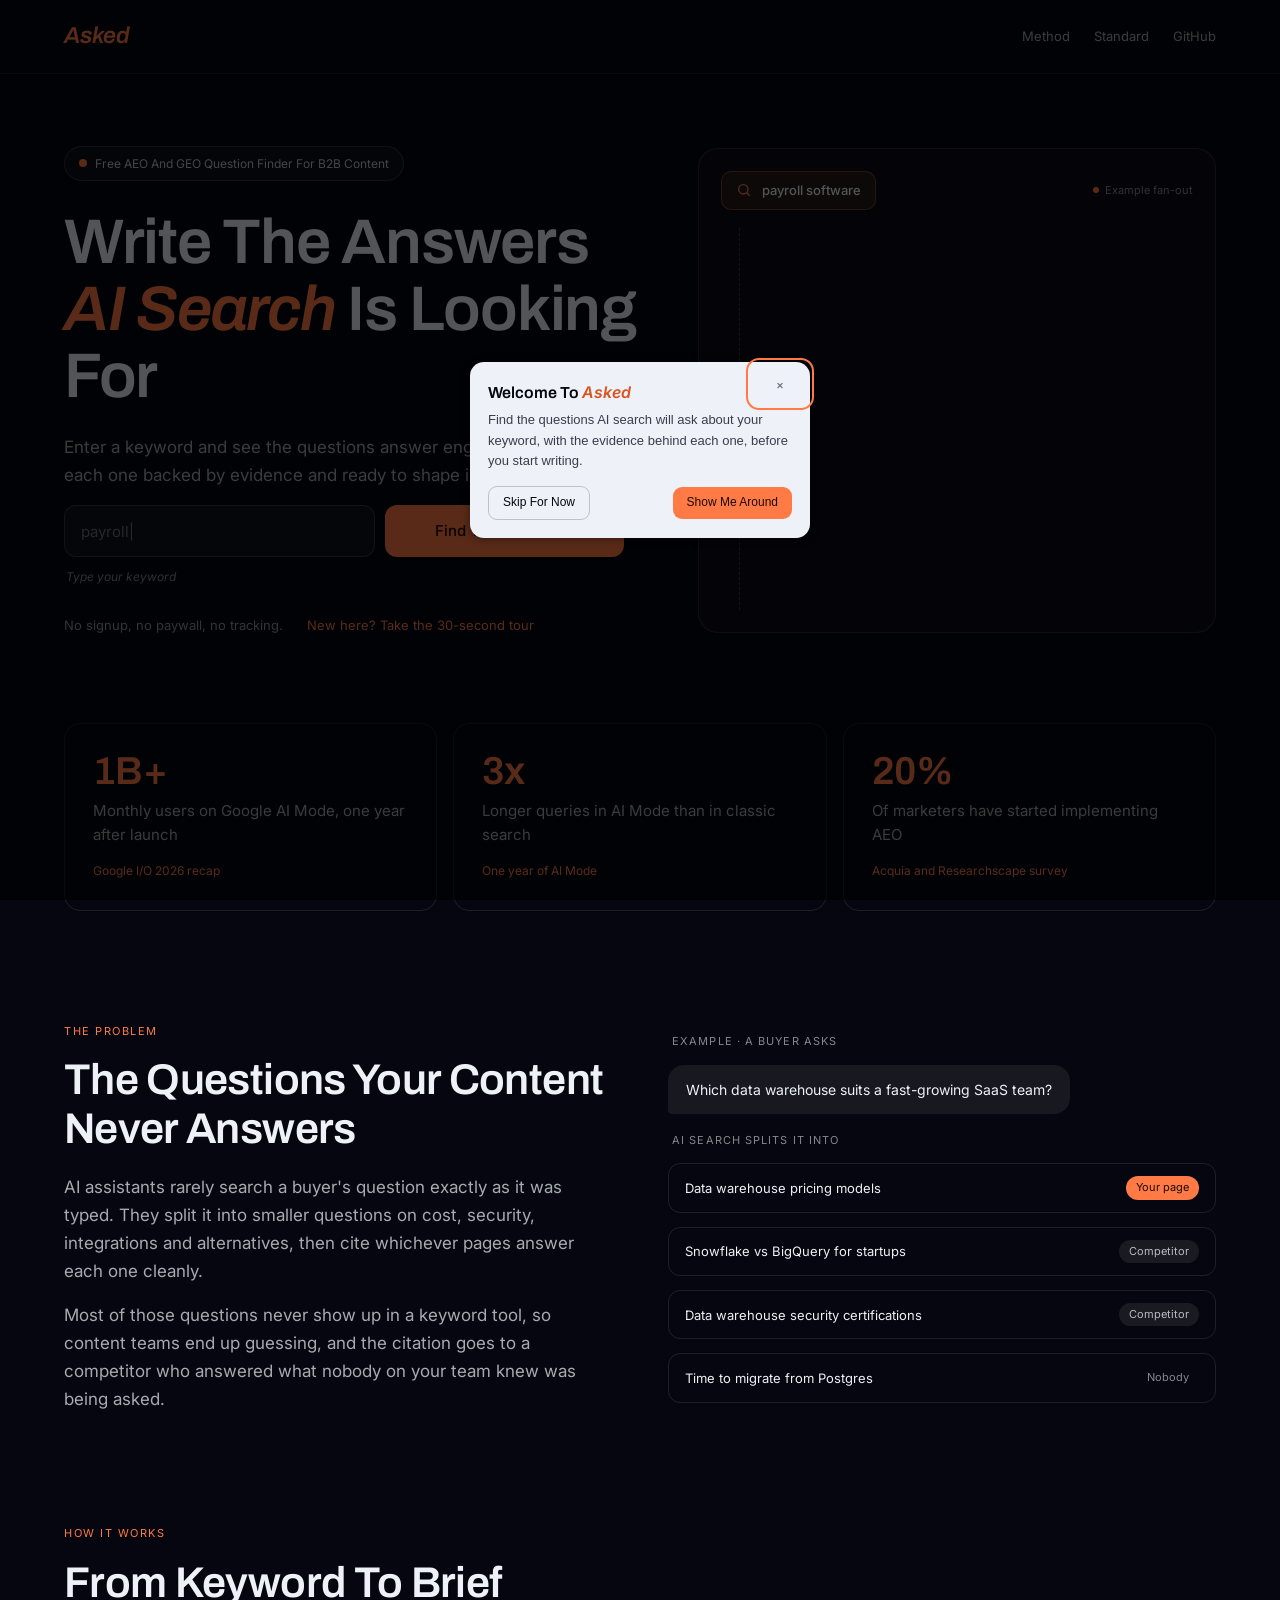
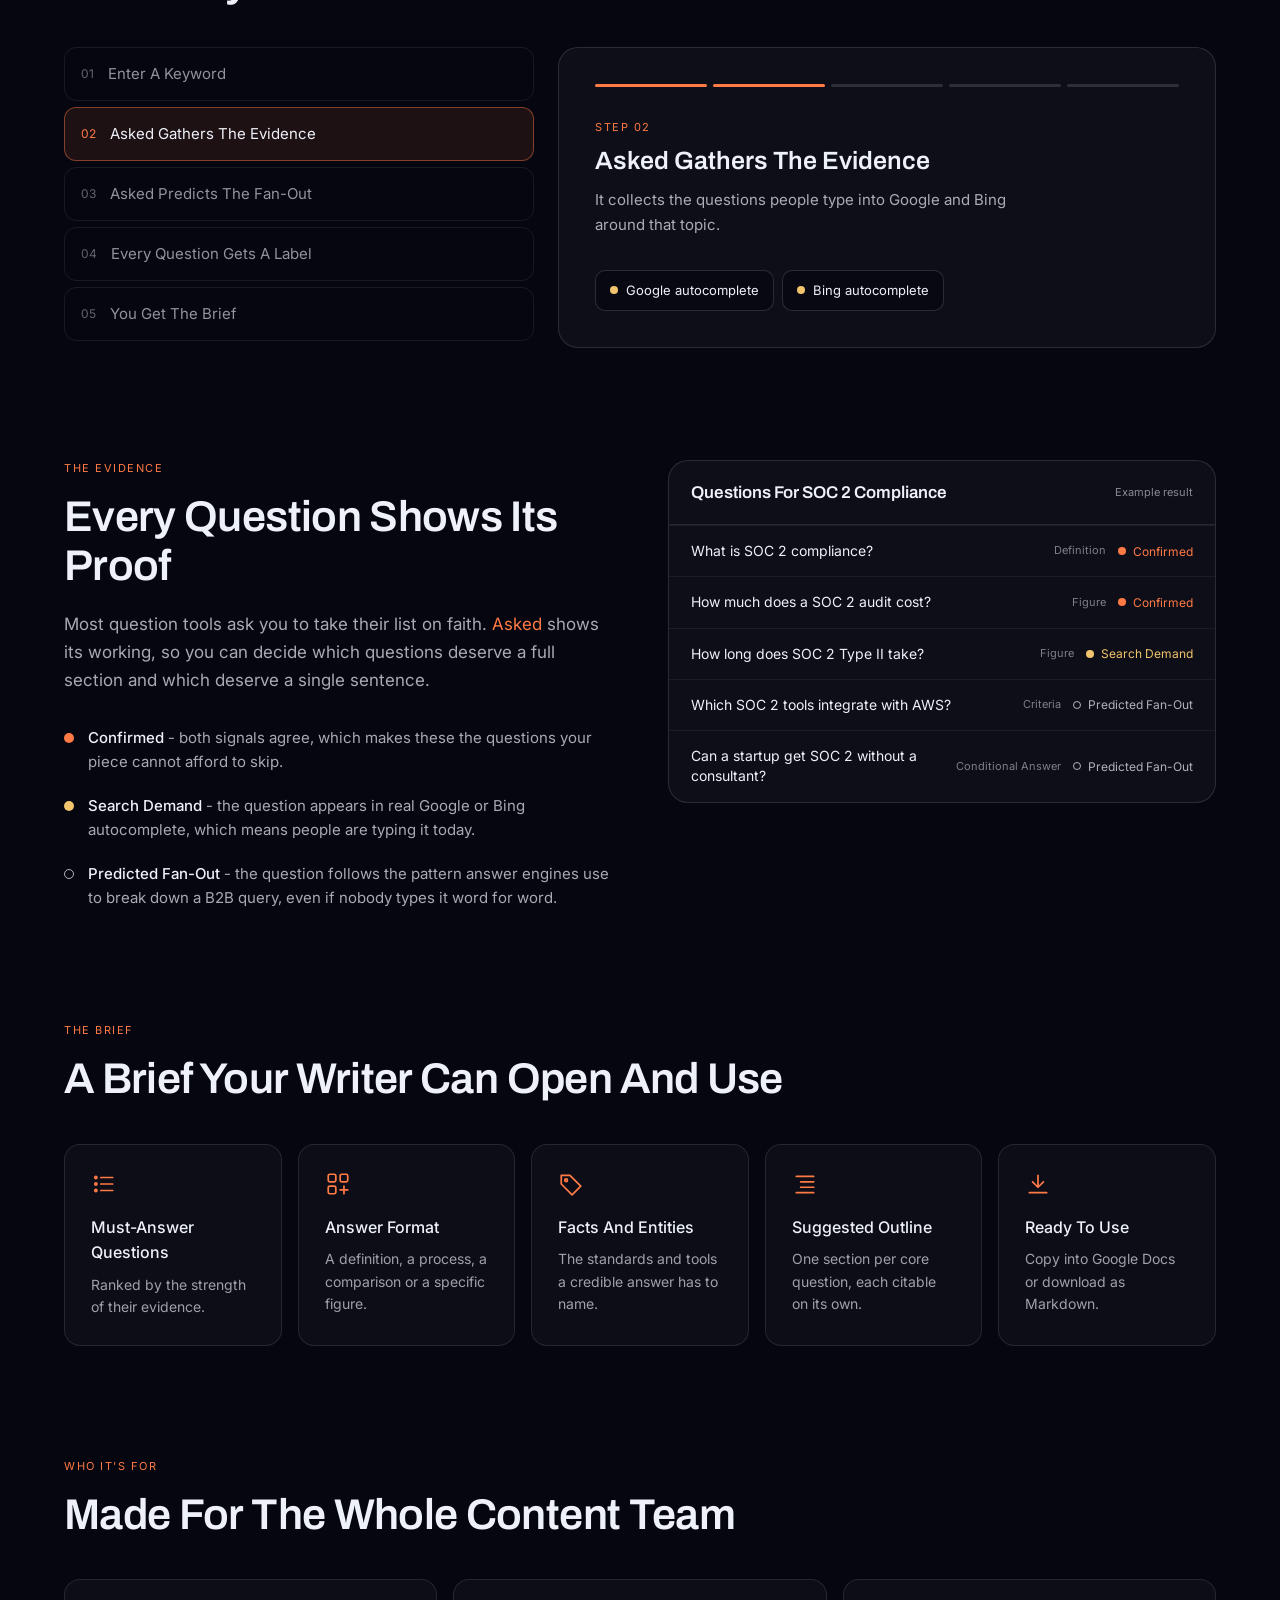
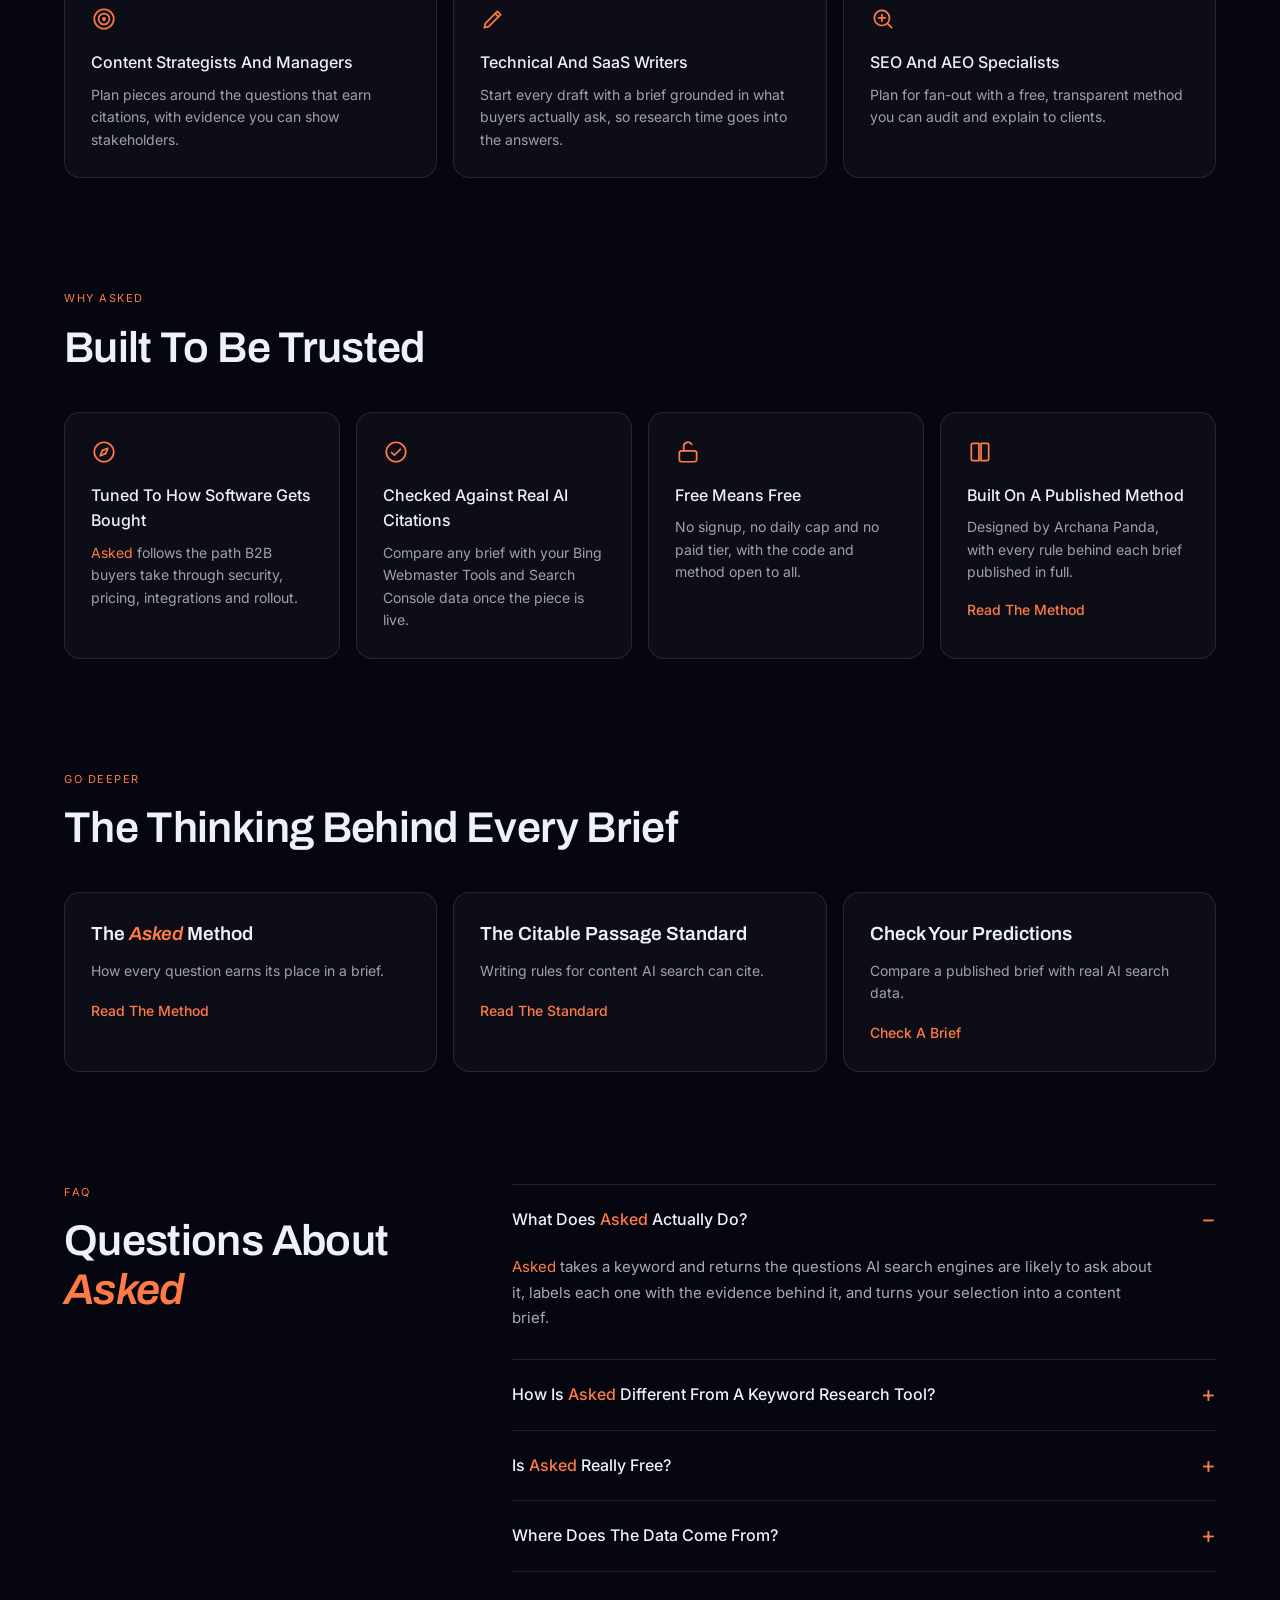
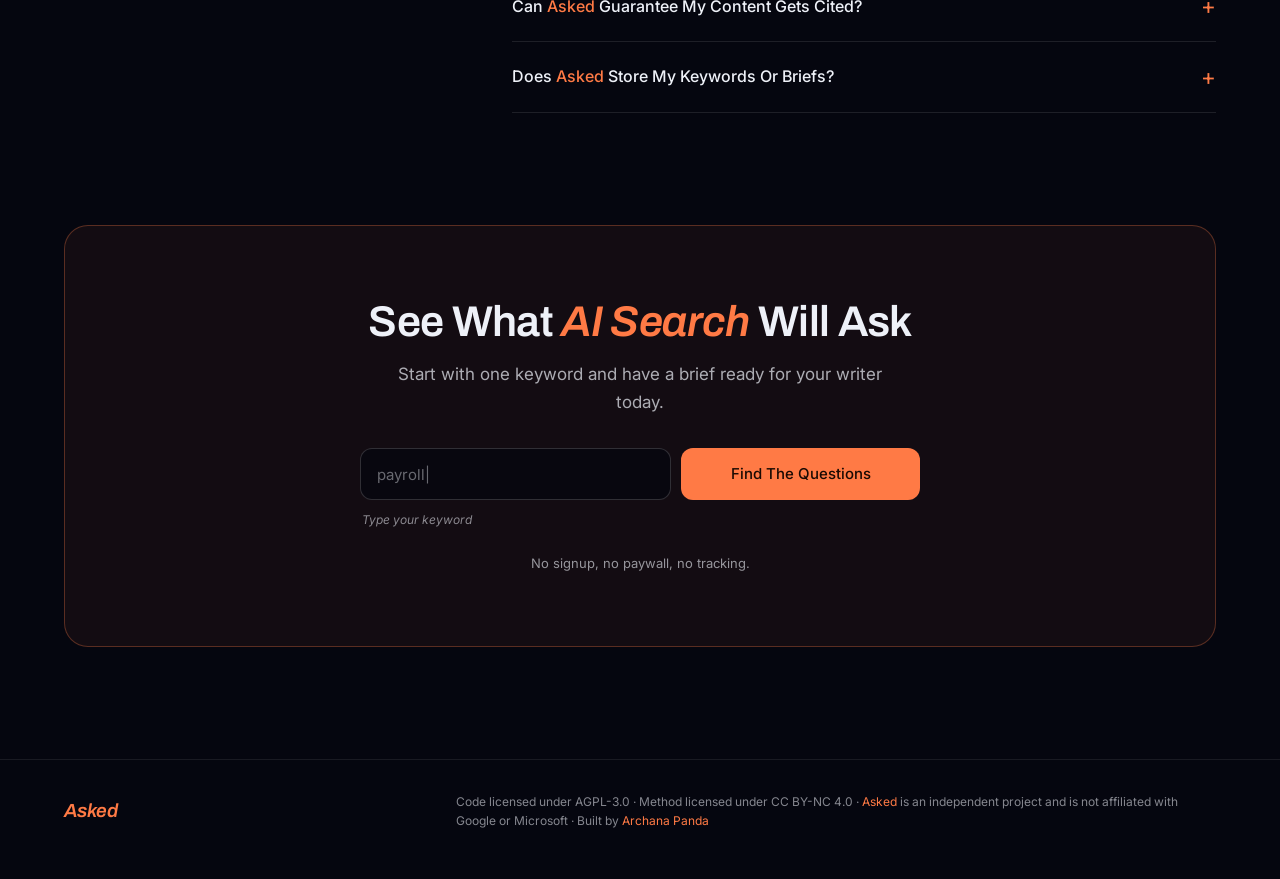
==== index.html @ 289cd9ae "Launch Asked: free AEO and GEO question finder for B2B content" ====
<!doctype html>
<html lang="en">
<head>
<meta charset="utf-8">
<meta name="viewport" content="width=device-width, initial-scale=1">
<title>Asked · Free AEO And GEO Question Finder For B2B Content</title>
<meta name="description" content="Enter a keyword and see the questions answer engines will ask about it, each one backed by evidence and ready to shape into a brief. Free, open source, built for B2B content.">
<link rel="canonical" href="https://archanacontent.github.io/asked/">
<meta property="og:type" content="website">
<meta property="og:title" content="Asked · Write The Answers AI Search Is Looking For">
<meta property="og:description" content="A free AEO and GEO question finder for B2B content, with the evidence behind every question.">
<meta property="og:url" content="https://archanacontent.github.io/asked/">
<meta name="twitter:card" content="summary">
<meta name="theme-color" content="#05060F">
<link rel="icon" href="data:image/svg+xml,%3Csvg xmlns='http://www.w3.org/2000/svg' viewBox='0 0 32 32'%3E%3Crect width='32' height='32' rx='8' fill='%2305060F'/%3E%3Ctext x='16' y='23' font-family='Georgia,serif' font-style='italic' font-weight='700' font-size='20' text-anchor='middle' fill='%23FF7A45'%3EA%3C/text%3E%3C/svg%3E">
<link rel="preconnect" href="https://fonts.googleapis.com">
<link rel="preconnect" href="https://fonts.gstatic.com" crossorigin>
<link rel="stylesheet" href="https://fonts.googleapis.com/css2?family=Archivo:ital,wght@0,500;0,600;1,600&family=Inter:ital,wght@0,400;0,500;1,400&display=swap">
<link rel="stylesheet" href="assets/vendor/driver/driver.css">
<link rel="stylesheet" href="assets/css/site.css">
<script type="application/ld+json">
{"@context":"https://schema.org","@graph":[
{"@type":"SoftwareApplication","name":"Asked","applicationCategory":"BusinessApplication","operatingSystem":"Web","url":"https://archanacontent.github.io/asked/","description":"A free AEO and GEO question finder for B2B content. Enter a keyword to see the questions AI search will ask about it, labelled with the evidence behind each one, and shaped into a content brief.","offers":{"@type":"Offer","price":"0","priceCurrency":"USD"},"license":"https://www.gnu.org/licenses/agpl-3.0.html","author":{"@type":"Person","name":"Archana Panda","url":"https://archanacontent.github.io"}},
{"@type":"FAQPage","mainEntity":[
{"@type":"Question","name":"What does Asked actually do?","acceptedAnswer":{"@type":"Answer","text":"Asked takes a keyword and returns the questions AI search engines are likely to ask about it, labels each one with the evidence behind it, and turns your selection into a content brief."}},
{"@type":"Question","name":"How is Asked different from a keyword research tool?","acceptedAnswer":{"@type":"Answer","text":"Keyword tools rank phrases by search volume, while Asked plans for the sub-questions AI search runs behind a query, many of which show no volume at all. It also shows the evidence behind every question instead of a bare list."}},
{"@type":"Question","name":"Is Asked really free?","acceptedAnswer":{"@type":"Answer","text":"Yes. There's no signup, no paid tier and no daily cap, and the code is open source under AGPL-3.0."}},
{"@type":"Question","name":"Where does the data come from?","acceptedAnswer":{"@type":"Answer","text":"Search demand comes from public Google and Bing autocomplete. Fan-out predictions come from the published B2B facet patterns built into the tool, or from Google's Gemini model if you add your own free key."}},
{"@type":"Question","name":"Can Asked guarantee my content gets cited?","acceptedAnswer":{"@type":"Answer","text":"No tool can promise citations. Asked improves the odds by making sure your content answers the questions AI search looks for, and lets you check its predictions against Bing and Search Console data after publishing."}},
{"@type":"Question","name":"Does Asked store my keywords or briefs?","acceptedAnswer":{"@type":"Answer","text":"No. Your keyword is used only to fetch autocomplete suggestions and is never stored, and your briefs stay in your browser unless you choose to share results with the open dataset."}}
]}]}
</script>
</head>
<body data-base="" data-tour="home">

<header class="site-header">
<div class="wrap">
<a class="wordmark" href="./">Asked</a>
<nav class="nav" aria-label="Main" id="tour-method">
<a href="method/">Method</a>
<a href="standard/">Standard</a>
<a href="https://github.com/archanacontent/asked">GitHub</a>
</nav>
</div>
</header>

<main>
<section class="wrap hero">
<div class="copy">
<p class="badge"><span class="dot confirmed" aria-hidden="true"></span>Free AEO And GEO Question Finder For B2B Content</p>
<h1 class="h1">Write The Answers <span class="ital brand">AI Search</span> Is Looking For</h1>
<p class="lead">Enter a keyword and see the questions answer engines will ask about it, each one backed by evidence and ready to shape into a brief.</p>
<form data-search novalidate>
<label for="kw" class="sr-only">Keyword</label>
<div class="search" id="tour-keyword">
<input id="kw" name="q" class="field" type="text" autocomplete="off" data-typing>
<button class="btn" type="submit">Find The Questions</button>
</div>
<p class="micro" style="margin:10px 0 0 2px">Type your keyword</p>
<p class="field-error" role="alert" hidden></p>
</form>
<div class="trust"><span>No signup, no paywall, no tracking.</span><a href="#" data-replay-tour="home">New here? Take the 30-second tour</a></div>
</div>

<div class="visual panel" aria-label="Example fan-out for payroll software">
<div style="display:flex;justify-content:space-between;align-items:center;margin-bottom:18px;gap:12px">
<span class="kw-chip"><svg aria-hidden="true" width="16" height="16" viewBox="0 0 24 24" fill="none" stroke="#FF7A45" stroke-width="2" stroke-linecap="round"><circle cx="11" cy="11" r="7"/><path d="M20 20l-3.5-3.5"/></svg>payroll software</span>
<span class="live"><span class="dot confirmed" aria-hidden="true"></span>Example fan-out</span>
</div>
<div class="fan">
<div class="fan-row"><div class="top"><span class="facet">COST</span><span class="lab confirmed"><span class="dot confirmed" aria-hidden="true"></span>Confirmed</span></div><p>How much does payroll software cost per employee?</p></div>
<div class="fan-row" style="animation-delay:.5s"><div class="top"><span class="facet">INTEGRATION</span><span class="lab demand"><span class="dot demand" aria-hidden="true"></span>Search Demand</span></div><p>Which payroll software integrates with QuickBooks?</p></div>
<div class="fan-row" style="animation-delay:1s"><div class="top"><span class="facet">COMPLIANCE</span><span class="lab predicted"><span class="dot predicted" aria-hidden="true"></span>Predicted</span></div><p>Does payroll software handle multi-state tax filing?</p></div>
<div class="fan-row" style="animation-delay:1.5s"><div class="top"><span class="facet">ROLLOUT</span><span class="lab predicted"><span class="dot predicted" aria-hidden="true"></span>Predicted</span></div><p>How long does it take to switch payroll providers?</p></div>
<div class="fan-row" style="animation-delay:2s"><div class="top"><span class="facet">ALTERNATIVES</span><span class="lab confirmed"><span class="dot confirmed" aria-hidden="true"></span>Confirmed</span></div><p>Which payroll software suits a remote team?</p></div>
</div>
</div>
</section>

<section class="wrap" aria-label="Why it matters now">
<div class="grid g240">
<div class="stat"><p class="n">1B+</p><p class="t">Monthly users on Google AI Mode, one year after launch</p><a href="https://www.thurrott.com/?p=336306">Google I/O 2026 recap</a></div>
<div class="stat"><p class="n">3x</p><p class="t">Longer queries in AI Mode than in classic search</p><a href="https://www.talkandroid.com/525707-one-year-of-ai-mode-longer-queries-more-voice-search-1b-users/">One year of AI Mode</a></div>
<div class="stat"><p class="n">20%</p><p class="t">Of marketers have started implementing AEO</p><a href="https://www.acquia.com/newsroom/press-releases/survey-70-say-aeo-will-reshape-digital-strategy-only-20-have-started">Acquia and Researchscape survey</a></div>
</div>
</section>

<section class="wrap section split">
<div>
<p class="eyebrow">The Problem</p>
<h2 class="h2">The Questions Your Content Never Answers</h2>
<p class="lead">AI assistants rarely search a buyer's question exactly as it was typed. They split it into smaller questions on cost, security, integrations and alternatives, then cite whichever pages answer each one cleanly.</p>
<p class="lead" style="margin:0">Most of those questions never show up in a keyword tool, so content teams end up guessing, and the citation goes to a competitor who answered what nobody on your team knew was being asked.</p>
</div>
<div style="display:flex;flex-direction:column;gap:14px">
<p class="mini-label">Example · A buyer asks</p>
<div class="bubble">Which data warehouse suits a fast-growing SaaS team?</div>
<p class="mini-label" style="margin-top:4px">AI search splits it into</p>
<div class="split-row"><span>Data warehouse pricing models</span><span class="who yours">Your page</span></div>
<div class="split-row"><span>Snowflake vs BigQuery for startups</span><span class="who">Competitor</span></div>
<div class="split-row"><span>Data warehouse security certifications</span><span class="who">Competitor</span></div>
<div class="split-row"><span>Time to migrate from Postgres</span><span class="who none">Nobody</span></div>
</div>
</section>

<section class="wrap section" data-stepper>
<script type="application/json">[
{"title":"Enter A Keyword","desc":"Any B2B topic your team plans to cover.","chips":[{"t":"cloud cost management","kind":"confirmed"}]},
{"title":"Asked Gathers The Evidence","desc":"It collects the questions people type into Google and Bing around that topic.","chips":[{"t":"Google autocomplete","kind":"demand"},{"t":"Bing autocomplete","kind":"demand"}]},
{"title":"Asked Predicts The Fan-Out","desc":"It maps the sub-questions an answer engine is likely to run, following the path a B2B buyer takes through an evaluation.","chips":[{"t":"Cost","kind":"predicted"},{"t":"Security","kind":"predicted"},{"t":"Integration","kind":"predicted"},{"t":"Alternatives","kind":"predicted"}]},
{"title":"Every Question Gets A Label","desc":"Real demand, predicted fan-out, or confirmed by both.","chips":[{"t":"Confirmed","kind":"confirmed"},{"t":"Search Demand","kind":"demand"},{"t":"Predicted Fan-Out","kind":"predicted"}]},
{"title":"You Get The Brief","desc":"Ranked questions, answer formats, facts to include and an outline, ready to export.","chips":[{"t":"Copy For Google Docs","kind":"confirmed"},{"t":"Download Markdown","kind":"confirmed"}]}
]</script>
<p class="eyebrow">How It Works</p>
<h2 class="h2 spaced">From Keyword To Brief</h2>
<div class="stepper">
<div class="step-list" role="tablist" aria-label="Steps">
<button class="step-btn" role="tab" type="button"><span class="num">01</span>Enter A Keyword</button>
<button class="step-btn" role="tab" type="button"><span class="num">02</span>Asked Gathers The Evidence</button>
<button class="step-btn" role="tab" type="button"><span class="num">03</span>Asked Predicts The Fan-Out</button>
<button class="step-btn" role="tab" type="button"><span class="num">04</span>Every Question Gets A Label</button>
<button class="step-btn" role="tab" type="button"><span class="num">05</span>You Get The Brief</button>
</div>
<div class="step-panel panel" role="tabpanel" aria-live="polite">
<div data-step-body>
<div class="bars"><span></span><span></span><span></span><span></span><span></span></div>
<p class="eyebrow" style="margin-bottom:10px" data-step-num>STEP 01</p>
<h3 data-step-title>Enter A Keyword</h3>
<p class="desc" data-step-desc>Any B2B topic your team plans to cover.</p>
</div>
<div class="chips" data-step-chips></div>
</div>
</div>
</section>

<section class="wrap section split top" id="tour-evidence">
<div>
<p class="eyebrow">The Evidence</p>
<h2 class="h2">Every Question Shows Its Proof</h2>
<p class="lead" style="margin-bottom:32px">Most question tools ask you to take their list on faith. <span class="brand">Asked</span> shows its working, so you can decide which questions deserve a full section and which deserve a single sentence.</p>
<div class="legend">
<div class="legend-row"><span class="dot confirmed" aria-hidden="true"></span><p><strong>Confirmed</strong> - both signals agree, which makes these the questions your piece cannot afford to skip.</p></div>
<div class="legend-row"><span class="dot demand" aria-hidden="true"></span><p><strong>Search Demand</strong> - the question appears in real Google or Bing autocomplete, which means people are typing it today.</p></div>
<div class="legend-row"><span class="dot predicted" aria-hidden="true"></span><p><strong>Predicted Fan-Out</strong> - the question follows the pattern answer engines use to break down a B2B query, even if nobody types it word for word.</p></div>
</div>
</div>
<div class="panel" style="overflow:hidden">
<div class="result-head"><p style="font-family:var(--f-head);font-weight:600;font-size:17px">Questions For SOC 2 Compliance</p><p style="font-size:11px;color:var(--soft)">Example result</p></div>
<div class="result-row"><p>What is SOC 2 compliance?</p><div class="meta"><span>Definition</span><span class="lab confirmed"><span class="dot confirmed" aria-hidden="true"></span>Confirmed</span></div></div>
<div class="result-row"><p>How much does a SOC 2 audit cost?</p><div class="meta"><span>Figure</span><span class="lab confirmed"><span class="dot confirmed" aria-hidden="true"></span>Confirmed</span></div></div>
<div class="result-row"><p>How long does SOC 2 Type II take?</p><div class="meta"><span>Figure</span><span class="lab demand"><span class="dot demand" aria-hidden="true"></span>Search Demand</span></div></div>
<div class="result-row"><p>Which SOC 2 tools integrate with AWS?</p><div class="meta"><span>Criteria</span><span class="lab predicted"><span class="dot predicted" aria-hidden="true"></span>Predicted Fan-Out</span></div></div>
<div class="result-row"><p>Can a startup get SOC 2 without a consultant?</p><div class="meta"><span>Conditional Answer</span><span class="lab predicted"><span class="dot predicted" aria-hidden="true"></span>Predicted Fan-Out</span></div></div>
</div>
</section>

<section class="wrap section">
<p class="eyebrow">The Brief</p>
<h2 class="h2 spaced">A Brief Your Writer Can Open And Use</h2>
<div class="grid g200">
<div class="card"><svg class="icon" viewBox="0 0 24 24" aria-hidden="true"><path d="M9 6h11M9 12h11M9 18h11"/><circle cx="4.5" cy="6" r="1"/><circle cx="4.5" cy="12" r="1"/><circle cx="4.5" cy="18" r="1"/></svg><h3>Must-Answer Questions</h3><p>Ranked by the strength of their evidence.</p></div>
<div class="card"><svg class="icon" viewBox="0 0 24 24" aria-hidden="true"><rect x="3" y="3" width="7" height="7" rx="1.5"/><rect x="14" y="3" width="7" height="7" rx="1.5"/><rect x="3" y="14" width="7" height="7" rx="1.5"/><path d="M14 17.5h7M17.5 14v7"/></svg><h3>Answer Format</h3><p>A definition, a process, a comparison or a specific figure.</p></div>
<div class="card"><svg class="icon" viewBox="0 0 24 24" aria-hidden="true"><path d="M3 12V4h8l10 10-8 8z"/><circle cx="7.5" cy="8.5" r="1.2"/></svg><h3>Facts And Entities</h3><p>The standards and tools a credible answer has to name.</p></div>
<div class="card"><svg class="icon" viewBox="0 0 24 24" aria-hidden="true"><path d="M4 5h16M8 10h12M8 15h12M4 20h16"/></svg><h3>Suggested Outline</h3><p>One section per core question, each citable on its own.</p></div>
<div class="card"><svg class="icon" viewBox="0 0 24 24" aria-hidden="true"><path d="M12 4v11M7 10l5 5 5-5M4 20h16"/></svg><h3>Ready To Use</h3><p>Copy into Google Docs or download as Markdown.</p></div>
</div>
</section>

<section class="wrap section">
<p class="eyebrow">Who It's For</p>
<h2 class="h2 spaced">Made For The Whole Content Team</h2>
<div class="grid g260">
<div class="card"><svg class="icon" viewBox="0 0 24 24" aria-hidden="true"><circle cx="12" cy="12" r="9"/><circle cx="12" cy="12" r="5"/><circle cx="12" cy="12" r="1"/></svg><h3>Content Strategists And Managers</h3><p>Plan pieces around the questions that earn citations, with evidence you can show stakeholders.</p></div>
<div class="card"><svg class="icon" viewBox="0 0 24 24" aria-hidden="true"><path d="M4 20l4-1 11-11-3-3L5 16z"/><path d="M14 7l3 3"/></svg><h3>Technical And SaaS Writers</h3><p>Start every draft with a brief grounded in what buyers actually ask, so research time goes into the answers.</p></div>
<div class="card"><svg class="icon" viewBox="0 0 24 24" aria-hidden="true"><circle cx="11" cy="11" r="7"/><path d="M20 20l-3.5-3.5M8 11h6M11 8v6"/></svg><h3>SEO And AEO Specialists</h3><p>Plan for fan-out with a free, transparent method you can audit and explain to clients.</p></div>
</div>
</section>

<section class="wrap section">
<p class="eyebrow">Why Asked</p>
<h2 class="h2 spaced">Built To Be Trusted</h2>
<div class="grid g260">
<div class="card"><svg class="icon" viewBox="0 0 24 24" aria-hidden="true"><circle cx="12" cy="12" r="9"/><path d="M15.5 8.5l-2 5-5 2 2-5z"/></svg><h3>Tuned To How Software Gets Bought</h3><p><span class="brand">Asked</span> follows the path B2B buyers take through security, pricing, integrations and rollout.</p></div>
<div class="card"><svg class="icon" viewBox="0 0 24 24" aria-hidden="true"><circle cx="12" cy="12" r="9"/><path d="M8 12.5l2.5 2.5L16 9.5"/></svg><h3>Checked Against Real AI Citations</h3><p>Compare any brief with your Bing Webmaster Tools and Search Console data once the piece is live.</p></div>
<div class="card"><svg class="icon" viewBox="0 0 24 24" aria-hidden="true"><rect x="4" y="11" width="16" height="10" rx="2"/><path d="M8 11V7a4 4 0 0 1 7.5-2"/></svg><h3>Free Means Free</h3><p>No signup, no daily cap and no paid tier, with the code and method open to all.</p></div>
<div class="card"><svg class="icon" viewBox="0 0 24 24" aria-hidden="true"><path d="M4 5.5A1.5 1.5 0 0 1 5.5 4H11v16H5.5A1.5 1.5 0 0 1 4 18.5zM20 5.5A1.5 1.5 0 0 0 18.5 4H13v16h5.5a1.5 1.5 0 0 0 1.5-1.5z"/></svg><h3>Built On A Published Method</h3><p style="margin-bottom:14px">Designed by Archana Panda, with every rule behind each brief published in full.</p><a href="method/" style="font-size:14px;font-weight:500">Read The Method</a></div>
</div>
</section>

<section class="wrap section">
<p class="eyebrow">Go Deeper</p>
<h2 class="h2 spaced">The Thinking Behind Every Brief</h2>
<div class="grid g260">
<a class="card link-card" href="method/"><span class="t">The <span class="ital brand">Asked</span> Method</span><span class="d">How every question earns its place in a brief.</span><span class="go">Read The Method</span></a>
<a class="card link-card" href="standard/"><span class="t">The Citable Passage Standard</span><span class="d">Writing rules for content AI search can cite.</span><span class="go">Read The Standard</span></a>
<a class="card link-card" href="check/"><span class="t">Check Your Predictions</span><span class="d">Compare a published brief with real AI search data.</span><span class="go">Check A Brief</span></a>
</div>
</section>

<section class="wrap section split top">
<div style="flex:1 1 300px">
<p class="eyebrow">FAQ</p>
<h2 class="h2">Questions About <span class="ital brand">Asked</span></h2>
</div>
<div class="acc" data-accordion style="flex:2 1 520px">
<div class="acc-item"><button class="acc-btn" type="button" aria-expanded="true" aria-controls="faq1"><span>What Does <span class="brand">Asked</span> Actually Do?</span><span class="sign" aria-hidden="true">&minus;</span></button><div class="acc-panel" id="faq1"><p><span class="brand">Asked</span> takes a keyword and returns the questions AI search engines are likely to ask about it, labels each one with the evidence behind it, and turns your selection into a content brief.</p></div></div>
<div class="acc-item"><button class="acc-btn" type="button" aria-expanded="false" aria-controls="faq2"><span>How Is <span class="brand">Asked</span> Different From A Keyword Research Tool?</span><span class="sign" aria-hidden="true">+</span></button><div class="acc-panel" id="faq2" hidden><p>Keyword tools rank phrases by search volume, while <span class="brand">Asked</span> plans for the sub-questions AI search runs behind a query, many of which show no volume at all. It also shows the evidence behind every question instead of a bare list.</p></div></div>
<div class="acc-item"><button class="acc-btn" type="button" aria-expanded="false" aria-controls="faq3"><span>Is <span class="brand">Asked</span> Really Free?</span><span class="sign" aria-hidden="true">+</span></button><div class="acc-panel" id="faq3" hidden><p>Yes. There's no signup, no paid tier and no daily cap, and the code is open source under AGPL-3.0.</p></div></div>
<div class="acc-item"><button class="acc-btn" type="button" aria-expanded="false" aria-controls="faq4"><span>Where Does The Data Come From?</span><span class="sign" aria-hidden="true">+</span></button><div class="acc-panel" id="faq4" hidden><p>Search demand comes from public Google and Bing autocomplete. Fan-out predictions come from the published B2B facet patterns built into the tool, or from Google's Gemini model if you add your own free key.</p></div></div>
<div class="acc-item"><button class="acc-btn" type="button" aria-expanded="false" aria-controls="faq5"><span>Can <span class="brand">Asked</span> Guarantee My Content Gets Cited?</span><span class="sign" aria-hidden="true">+</span></button><div class="acc-panel" id="faq5" hidden><p>No tool can promise citations. <span class="brand">Asked</span> improves the odds by making sure your content answers the questions AI search looks for, and lets you check its predictions against Bing and Search Console data after publishing.</p></div></div>
<div class="acc-item"><button class="acc-btn" type="button" aria-expanded="false" aria-controls="faq6"><span>Does <span class="brand">Asked</span> Store My Keywords Or Briefs?</span><span class="sign" aria-hidden="true">+</span></button><div class="acc-panel" id="faq6" hidden><p>No. Your keyword is used only to fetch autocomplete suggestions and is never stored, and your briefs stay in your browser unless you choose to share results with the open dataset.</p></div></div>
</div>
</section>

<section class="wrap section last">
<div class="band">
<h2 class="h2" style="margin-bottom:14px">See What <span class="ital brand">AI Search</span> Will Ask</h2>
<p class="lead">Start with one keyword and have a brief ready for your writer today.</p>
<form data-search novalidate>
<label for="kw2" class="sr-only">Keyword</label>
<div class="search"><input id="kw2" name="q" class="field" type="text" autocomplete="off" data-typing><button class="btn" type="submit">Find The Questions</button></div>
<p class="micro" style="margin:10px 0 0 2px">Type your keyword</p>
<p class="field-error" role="alert" hidden></p>
</form>
<p style="margin:24px 0 0;font-size:13px;color:rgba(238,241,248,.6)">No signup, no paywall, no tracking.</p>
</div>
</section>
</main>

<footer class="site-footer">
<div class="wrap">
<span class="wordmark">Asked</span>
<p>Code licensed under AGPL-3.0 · Method licensed under CC BY-NC 4.0 · <span class="brand">Asked</span> is an independent project and is not affiliated with Google or Microsoft · Built by <a href="https://archanacontent.github.io">Archana Panda</a></p>
</div>
</footer>

<script src="assets/js/common.js"></script>
<script src="assets/vendor/driver/driver.js.iife.js" defer></script>
<script src="assets/js/tour.js" defer></script>
</body>
</html>
---- assets/vendor/driver/driver.css ----
.driver-active .driver-overlay,.driver-active *{pointer-events:none}.driver-active .driver-active-element,.driver-active .driver-active-element *,.driver-popover,.driver-popover *{pointer-events:auto}@keyframes animate-fade-in{0%{opacity:0}to{opacity:1}}.driver-fade .driver-overlay{animation:animate-fade-in .2s ease-in-out}.driver-fade .driver-popover{animation:animate-fade-in .2s}.driver-popover{all:unset;box-sizing:border-box;color:#2d2d2d;margin:0;padding:15px;border-radius:5px;min-width:250px;max-width:300px;box-shadow:0 1px 10px #0006;z-index:1000000000;position:fixed;top:0;right:0;background-color:#fff}.driver-popover *{font-family:Helvetica Neue,Inter,ui-sans-serif,"Apple Color Emoji",Helvetica,Arial,sans-serif}.driver-popover-title{font:19px/normal sans-serif;font-weight:700;display:block;position:relative;line-height:1.5;zoom:1;margin:0}.driver-popover-close-btn{all:unset;position:absolute;top:0;right:0;width:32px;height:28px;cursor:pointer;font-size:18px;font-weight:500;color:#d2d2d2;z-index:1;text-align:center;transition:color;transition-duration:.2s}.driver-popover-close-btn:hover,.driver-popover-close-btn:focus{color:#2d2d2d}.driver-popover-title[style*=block]+.driver-popover-description{margin-top:5px}.driver-popover-description{margin-bottom:0;font:14px/normal sans-serif;line-height:1.5;font-weight:400;zoom:1}.driver-popover-footer{margin-top:15px;text-align:right;zoom:1;display:flex;align-items:center;justify-content:space-between}.driver-popover-progress-text{font-size:13px;font-weight:400;color:#727272;zoom:1}.driver-popover-footer button{all:unset;display:inline-block;box-sizing:border-box;padding:3px 7px;text-decoration:none;text-shadow:1px 1px 0 #fff;background-color:#fff;color:#2d2d2d;font:12px/normal sans-serif;cursor:pointer;outline:0;zoom:1;line-height:1.3;border:1px solid #ccc;border-radius:3px}.driver-popover-footer .driver-popover-btn-disabled{opacity:.5;pointer-events:none}:not(body):has(>.driver-active-element){overflow:hidden!important}.driver-no-interaction,.driver-no-interaction *{pointer-events:none!important}.driver-popover-footer button:hover,.driver-popover-footer button:focus{background-color:#f7f7f7}.driver-popover-navigation-btns{display:flex;flex-grow:1;justify-content:flex-end}.driver-popover-navigation-btns button+button{margin-left:4px}.driver-popover-arrow{content:"";position:absolute;border:5px solid #fff}.driver-popover-arrow-side-over{display:none}.driver-popover-arrow-side-left{left:100%;border-right-color:transparent;border-bottom-color:transparent;border-top-color:transparent}.driver-popover-arrow-side-right{right:100%;border-left-color:transparent;border-bottom-color:transparent;border-top-color:transparent}.driver-popover-arrow-side-top{top:100%;border-right-color:transparent;border-bottom-color:transparent;border-left-color:transparent}.driver-popover-arrow-side-bottom{bottom:100%;border-left-color:transparent;border-top-color:transparent;border-right-color:transparent}.driver-popover-arrow-side-center{display:none}.driver-popover-arrow-side-left.driver-popover-arrow-align-start,.driver-popover-arrow-side-right.driver-popover-arrow-align-start{top:15px}.driver-popover-arrow-side-top.driver-popover-arrow-align-start,.driver-popover-arrow-side-bottom.driver-popover-arrow-align-start{left:15px}.driver-popover-arrow-align-end.driver-popover-arrow-side-left,.driver-popover-arrow-align-end.driver-popover-arrow-side-right{bottom:15px}.driver-popover-arrow-side-top.driver-popover-arrow-align-end,.driver-popover-arrow-side-bottom.driver-popover-arrow-align-end{right:15px}.driver-popover-arrow-side-left.driver-popover-arrow-align-center,.driver-popover-arrow-side-right.driver-popover-arrow-align-center{top:50%;margin-top:-5px}.driver-popover-arrow-side-top.driver-popover-arrow-align-center,.driver-popover-arrow-side-bottom.driver-popover-arrow-align-center{left:50%;margin-left:-5px}.driver-popover-arrow-none{display:none}
---- assets/css/site.css ----
:root {
  --bg: #05060F;
  --panel: #0D0F1A;
  --bone: #EEF1F8;
  --mute: rgba(238, 241, 248, .7);
  --soft: rgba(238, 241, 248, .55);
  --faint: rgba(238, 241, 248, .4);
  --line: rgba(255, 255, 255, .1);
  --line-strong: rgba(255, 255, 255, .16);
  --glass: rgba(255, 255, 255, .035);
  --ember: #FF7A45;
  --ember-hover: #FF9A70;
  --ember-ink: #1A0A03;
  --ember-tint: rgba(255, 122, 69, .1);
  --ember-line: rgba(255, 122, 69, .4);
  --demand: #F2C46B;
  --predicted: rgba(238, 241, 248, .72);
  --f-head: 'Archivo', system-ui, sans-serif;
  --f-body: 'Inter', system-ui, -apple-system, sans-serif;
  --ease: cubic-bezier(.16, 1, .3, 1);
  --fs-h1: clamp(39px, 5vw, 63px);
  --fs-h1-page: clamp(37px, 4.6vw, 57px);
  --fs-h2: clamp(29px, 3.4vw, 43px);
  --fs-h3: 16px;
  --fs-lead: 17px;
  --fs-body: 15px;
  --fs-small: 14px;
  --fs-micro: 12px;
  --fs-label: 11px;
}

*, *::before, *::after { box-sizing: border-box; }
html { -webkit-text-size-adjust: 100%; scroll-behavior: smooth; }
body { margin: 0; background: var(--bg); color: var(--bone); font-family: var(--f-body); font-size: var(--fs-body); line-height: 1.6; }
a { color: var(--ember); text-decoration: none; }
a:hover { color: var(--ember-hover); }
img, svg { display: block; }
button, input, select, textarea { font: inherit; color: inherit; }
:focus-visible { outline: 2px solid var(--ember); outline-offset: 2px; }
.sr-only { position: absolute; width: 1px; height: 1px; padding: 0; margin: -1px; overflow: hidden; clip: rect(0 0 0 0); white-space: nowrap; border: 0; }
.wrap { max-width: 1200px; margin: 0 auto; padding: 0 24px; }
.brand { color: var(--ember); }
.brand-i { font-style: italic; }
.ital { font-style: italic; }

/* Header and footer */
.site-header { border-bottom: 1px solid rgba(255, 255, 255, .08); }
.site-header .wrap { display: flex; justify-content: space-between; align-items: center; gap: 16px; padding-top: 18px; padding-bottom: 18px; }
.wordmark { font-family: var(--f-head); font-style: italic; font-weight: 600; font-size: 23px; color: var(--ember); }
.nav { display: flex; gap: 24px; font-size: 13px; }
.nav a { color: var(--mute); }
.nav a[aria-current="page"] { color: var(--bone); }
.site-footer { border-top: 1px solid rgba(255, 255, 255, .08); margin-top: 0; }
.site-footer .wrap { display: flex; flex-wrap: wrap; gap: 12px 32px; justify-content: space-between; align-items: center; padding-top: 32px; padding-bottom: 48px; font-size: 12px; color: var(--soft); }
.site-footer .wordmark { font-size: 19px; }
.site-footer p { margin: 0; flex: 1 1 400px; max-width: 760px; }

/* Type */
.eyebrow { margin: 0 0 16px; font-size: var(--fs-label); letter-spacing: .14em; color: var(--ember); text-transform: uppercase; }
.h1 { margin: 0 0 24px; font-family: var(--f-head); font-weight: 600; font-size: var(--fs-h1); line-height: 1.06; letter-spacing: -.02em; }
.h1-page { margin: 0 0 16px; font-family: var(--f-head); font-weight: 600; font-size: var(--fs-h1-page); line-height: 1.06; letter-spacing: -.02em; }
.h2 { margin: 0 0 20px; font-family: var(--f-head); font-weight: 600; font-size: var(--fs-h2); line-height: 1.12; letter-spacing: -.015em; }
.h2.spaced { margin-bottom: 40px; }
.subtitle { margin: 0 0 16px; font-family: var(--f-head); font-weight: 500; font-size: 21px; color: var(--ember); }
.lead { margin: 0 0 16px; font-size: var(--fs-lead); line-height: 1.65; color: var(--mute); max-width: 62ch; }
.body-copy { font-size: var(--fs-body); line-height: 1.7; color: var(--mute); }
.micro { font-size: var(--fs-micro); font-style: italic; color: var(--soft); }
.section { padding-top: 112px; }
.section.last { padding-bottom: 112px; }
.split { display: flex; flex-wrap: wrap; gap: 56px; align-items: center; }
.split > * { flex: 1 1 420px; min-width: 0; }
.split.top { align-items: flex-start; }

/* Cards and grids */
.card { padding: 26px; border-radius: 16px; border: 1px solid var(--line); background: rgba(255, 255, 255, .03); }
.card h3 { margin: 18px 0 8px; font-size: var(--fs-h3); font-weight: 500; }
.card p { margin: 0; font-size: var(--fs-small); line-height: 1.6; color: rgba(238, 241, 248, .65); }
.panel { border-radius: 20px; border: 1px solid rgba(255, 255, 255, .12); background: var(--glass); }
.grid { display: grid; gap: 16px; }
.grid.g200 { grid-template-columns: repeat(auto-fit, minmax(200px, 1fr)); }
.grid.g240 { grid-template-columns: repeat(auto-fit, minmax(240px, 1fr)); }
.grid.g260 { grid-template-columns: repeat(auto-fit, minmax(260px, 1fr)); }
.grid.g300 { grid-template-columns: repeat(auto-fit, minmax(300px, 1fr)); }
.icon { width: 26px; height: 26px; fill: none; stroke: var(--ember); stroke-width: 1.6; stroke-linecap: round; stroke-linejoin: round; }
.link-card { display: flex; flex-direction: column; gap: 10px; color: var(--bone); }
.link-card:hover { color: var(--bone); border-color: var(--ember-line); }
.link-card .t { font-family: var(--f-head); font-weight: 600; font-size: 19px; }
.link-card .d { font-size: var(--fs-small); line-height: 1.6; color: rgba(238, 241, 248, .65); }
.link-card .go { margin-top: 8px; font-size: var(--fs-small); font-weight: 500; color: var(--ember); }

/* Buttons and fields */
.btn { display: inline-flex; align-items: center; justify-content: center; gap: 10px; height: 52px; padding: 0 24px; border-radius: 12px; border: none; cursor: pointer; font-size: 15px; font-weight: 500; background: var(--ember); color: var(--ember-ink); }
.btn:hover { background: var(--ember-hover); color: var(--ember-ink); }
.btn.ghost { background: transparent; color: var(--bone); border: 1px solid rgba(255, 255, 255, .2); font-weight: 400; }
.btn.ghost:hover { border-color: var(--ember-line); }
.btn.sm { height: 44px; padding: 0 18px; font-size: 13px; border-radius: 10px; }
.text-btn { padding: 0; background: transparent; border: none; cursor: pointer; font-size: 13px; color: rgba(238, 241, 248, .65); }
.field { width: 100%; height: 52px; padding: 0 16px; border-radius: 12px; border: 1px solid var(--line-strong); background: rgba(255, 255, 255, .05); color: var(--bone); font-size: 15px; }
.field::placeholder, textarea::placeholder { color: rgba(238, 241, 248, .42); }
.field:focus, textarea:focus, select:focus { outline: none; border-color: var(--ember); }
.search { display: flex; flex-wrap: wrap; gap: 10px; }
.search .field { flex: 1 1 260px; min-width: 0; }
.search .btn { flex: 1 0 auto; }
.field-error { margin: 8px 0 0; font-size: 13px; color: var(--demand); }

/* Labels */
.dot { display: inline-block; width: 8px; height: 8px; border-radius: 50%; flex: 0 0 auto; }
.dot.confirmed { background: var(--ember); }
.dot.demand { background: var(--demand); }
.dot.predicted { border: 1.5px solid var(--predicted); background: transparent; }
.lab { display: inline-flex; align-items: center; gap: 7px; font-size: 12px; white-space: nowrap; }
.lab.confirmed { color: var(--ember); }
.lab.demand { color: var(--demand); }
.lab.predicted { color: var(--predicted); }
.pill { display: inline-flex; align-items: center; gap: 7px; padding: 5px 11px; border-radius: 999px; font-size: 11px; color: rgba(238, 241, 248, .7); background: rgba(255, 255, 255, .06); }
.pill.lab { background: transparent; border: 1px solid currentColor; }
.pill.lab.predicted { border-color: rgba(238, 241, 248, .3); }

/* Hero */
.hero { display: flex; flex-wrap: wrap; gap: 56px; align-items: center; padding-top: 72px; padding-bottom: 88px; }
.hero > .copy { flex: 1 1 460px; min-width: 0; }
.hero > .visual { flex: 1 1 400px; min-width: 0; padding: 22px; }
.badge { display: inline-flex; align-items: center; gap: 8px; margin: 0 0 28px; padding: 7px 14px; font-size: 12px; color: rgba(238, 241, 248, .8); border: 1px solid rgba(255, 255, 255, .14); border-radius: 999px; background: rgba(255, 255, 255, .04); }
.hero form { max-width: 560px; }
.trust { display: flex; flex-wrap: wrap; gap: 8px 24px; margin-top: 28px; font-size: 13px; color: rgba(238, 241, 248, .6); }
.kw-chip { display: inline-flex; align-items: center; gap: 10px; padding: 8px 14px; border-radius: 10px; background: rgba(255, 122, 69, .12); border: 1px solid rgba(255, 122, 69, .35); font-size: 13px; font-weight: 500; }
.live { display: inline-flex; align-items: center; gap: 6px; font-size: 11px; color: var(--soft); }
.live .dot { width: 6px; height: 6px; animation: pulse 1.6s ease-in-out infinite; }
.fan { display: flex; flex-direction: column; gap: 8px; padding-left: 14px; margin-left: 18px; border-left: 1px dashed rgba(255, 255, 255, .18); }
.fan-row { padding: 12px 14px; border-radius: 12px; background: rgba(5, 6, 15, .6); border: 1px solid var(--line); animation: rise 10s var(--ease) infinite both; }
.fan-row .top { display: flex; justify-content: space-between; align-items: center; gap: 12px; margin-bottom: 6px; }
.fan-row .facet { font-size: 10px; letter-spacing: .1em; color: var(--soft); }
.fan-row p { margin: 0; font-size: 13px; line-height: 1.45; }
@keyframes rise { 0% { opacity: 0; transform: translateY(10px); } 8% { opacity: 1; transform: none; } 86% { opacity: 1; } 96%, 100% { opacity: 0; } }
@keyframes pulse { 0%, 100% { opacity: .35; } 50% { opacity: 1; } }

/* Stats */
.stat { padding: 28px; border: 1px solid var(--line); border-radius: 16px; }
.stat .n { margin: 0 0 8px; font-family: var(--f-head); font-weight: 600; font-size: 39px; line-height: 1; color: var(--ember); }
.stat .t { margin: 0 0 12px; font-size: var(--fs-body); line-height: 1.55; color: var(--mute); }
.stat a { font-size: 12px; }

/* Problem diagram */
.bubble { align-self: flex-start; max-width: 90%; padding: 14px 18px; border-radius: 16px 16px 16px 4px; background: rgba(255, 255, 255, .07); font-size: 14px; line-height: 1.5; }
.mini-label { margin: 0 0 0 4px; font-size: var(--fs-label); letter-spacing: .1em; color: var(--soft); text-transform: uppercase; }
.split-row { display: flex; justify-content: space-between; align-items: center; gap: 12px; padding: 12px 16px; border-radius: 12px; border: 1px solid var(--line); font-size: 13px; line-height: 1.4; }
.who { flex: 0 0 auto; font-size: 11px; padding: 4px 10px; border-radius: 999px; color: rgba(238, 241, 248, .75); background: rgba(255, 255, 255, .08); }
.who.yours { background: var(--ember); color: var(--ember-ink); }
.who.none { background: transparent; color: var(--soft); }

/* Stepper */
.stepper { display: flex; flex-wrap: wrap; gap: 24px; align-items: stretch; }
.step-list { flex: 1 1 300px; min-width: 0; display: flex; flex-direction: column; gap: 6px; margin: 0; padding: 0; list-style: none; }
.step-btn { display: flex; align-items: center; gap: 14px; width: 100%; text-align: left; padding: 14px 16px; border-radius: 12px; cursor: pointer; background: transparent; border: 1px solid rgba(255, 255, 255, .08); color: rgba(238, 241, 248, .6); font-size: 15px; transition: background .3s, border-color .3s, color .3s; }
.step-btn .num { font-size: 12px; color: var(--faint); }
.step-btn[aria-selected="true"] { background: var(--ember-tint); border-color: rgba(255, 122, 69, .45); color: var(--bone); }
.step-btn[aria-selected="true"] .num { color: var(--ember); }
.step-panel { flex: 1.4 1 420px; min-width: 0; padding: 36px; display: flex; flex-direction: column; justify-content: space-between; gap: 32px; }
.bars { display: flex; gap: 6px; margin-bottom: 32px; }
.bars span { flex: 1; height: 3px; border-radius: 2px; background: rgba(238, 241, 248, .14); transition: background .4s; }
.bars span.on { background: var(--ember); }
.step-panel h3 { margin: 0 0 12px; font-family: var(--f-head); font-weight: 600; font-size: 25px; line-height: 1.2; }
.step-panel .desc { margin: 0; font-size: var(--fs-body); line-height: 1.65; color: var(--mute); max-width: 48ch; }
.chips { display: flex; flex-wrap: wrap; gap: 8px; }
.chip { display: inline-flex; align-items: center; gap: 8px; padding: 9px 14px; border-radius: 10px; font-size: 13px; border: 1px solid rgba(255, 255, 255, .14); background: rgba(5, 6, 15, .6); }
.fade-in { animation: fadein .45s var(--ease) both; }
@keyframes fadein { from { opacity: 0; transform: translateY(6px); } to { opacity: 1; transform: none; } }

/* Evidence */
.legend { display: flex; flex-direction: column; gap: 20px; }
.legend-row { display: flex; gap: 14px; }
.legend-row .dot { width: 10px; height: 10px; margin-top: 7px; }
.legend-row p { margin: 0; font-size: var(--fs-body); line-height: 1.6; color: var(--mute); }
.legend-row strong { color: var(--bone); font-weight: 500; }
.result-head { display: flex; justify-content: space-between; align-items: center; gap: 12px; padding: 18px 22px; border-bottom: 1px solid var(--line); }
.result-head p { margin: 0; }
.result-row { display: flex; flex-wrap: wrap; justify-content: space-between; gap: 8px 16px; align-items: center; padding: 15px 22px; border-top: 1px solid rgba(255, 255, 255, .06); }
.result-row p { margin: 0; flex: 1 1 220px; font-size: 14px; line-height: 1.45; }
.result-row .meta { display: flex; gap: 12px; align-items: center; font-size: 11px; white-space: nowrap; color: rgba(238, 241, 248, .5); }

/* Accordion */
.acc { border-top: 1px solid var(--line); }
.acc-item { border-bottom: 1px solid var(--line); }
.acc-btn { display: flex; justify-content: space-between; align-items: center; gap: 16px; width: 100%; padding: 22px 0; background: transparent; border: none; cursor: pointer; text-align: left; font-size: 16px; font-weight: 500; color: var(--bone); }
.acc-btn.big { padding: 26px 0; font-family: var(--f-head); font-weight: 600; font-size: 21px; }
.acc-btn .sign { flex: 0 0 auto; font-family: var(--f-body); font-weight: 400; font-size: 23px; line-height: 1; color: var(--ember); }
.acc-panel { padding: 0 0 28px; }
.acc-panel[hidden] { display: none; }
.acc-panel p { margin: 0 0 14px; max-width: 72ch; font-size: var(--fs-body); line-height: 1.7; color: var(--mute); }
.acc-panel p:last-child { margin-bottom: 0; }
.acc-panel strong { color: var(--bone); font-weight: 500; }

/* Closing band */
.band { padding: clamp(36px, 6vw, 72px) 24px; border-radius: 24px; border: 1px solid rgba(255, 122, 69, .3); background: rgba(255, 122, 69, .06); text-align: center; }
.band .lead { margin: 0 auto 32px; max-width: 46ch; }
.band form { max-width: 560px; margin: 0 auto; text-align: left; }
.band .field { background: rgba(5, 6, 15, .7); }

/* Tool pages */
.tool-header { border-bottom: 1px solid rgba(255, 255, 255, .08); background: rgba(5, 6, 15, .94); position: sticky; top: 0; z-index: 20; backdrop-filter: blur(12px); -webkit-backdrop-filter: blur(12px); }
.tool-header .wrap { display: flex; flex-wrap: wrap; align-items: center; gap: 14px 20px; padding-top: 14px; padding-bottom: 14px; }
.tool-header form { flex: 1 1 420px; min-width: 0; display: flex; flex-wrap: wrap; gap: 8px; }
.tool-header .field { flex: 1 1 220px; height: 44px; font-size: 14px; border-radius: 10px; }
.select { height: 44px; padding: 0 12px; border-radius: 10px; border: 1px solid var(--line-strong); background: rgba(255, 255, 255, .05); color: var(--bone); font-size: 13px; }
.select option { background: var(--panel); }
.icon-btn { flex: 0 0 auto; width: 44px; height: 44px; display: inline-flex; align-items: center; justify-content: center; background: transparent; border: 1px solid var(--line-strong); border-radius: 10px; cursor: pointer; }
.icon-btn svg { width: 18px; height: 18px; fill: none; stroke: rgba(238, 241, 248, .8); stroke-width: 1.7; stroke-linecap: round; stroke-linejoin: round; }
.tool-main { padding-top: 48px; padding-bottom: 96px; }
.meta-line { margin: 0 0 6px; font-size: 13px; color: var(--soft); }
.filters { flex: 1 1 240px; min-width: 0; display: flex; flex-direction: column; gap: 28px; }
.filters .lbl { margin: 0 0 12px; font-size: var(--fs-label); letter-spacing: .12em; color: var(--soft); text-transform: uppercase; }
.fchip { padding: 8px 14px; border-radius: 999px; font-size: 13px; cursor: pointer; background: transparent; color: rgba(238, 241, 248, .65); border: 1px solid var(--line); }
.fchip[aria-pressed="true"] { background: rgba(255, 122, 69, .12); color: var(--bone); border-color: rgba(255, 122, 69, .5); }
.frow { text-align: left; padding: 10px 12px; border-radius: 10px; font-size: 13px; cursor: pointer; background: transparent; color: rgba(238, 241, 248, .65); border: 1px solid transparent; width: 100%; }
.frow[aria-pressed="true"] { background: rgba(255, 122, 69, .12); color: var(--bone); border-color: rgba(255, 122, 69, .5); }
.qlist { flex: 3 1 600px; min-width: 0; display: flex; flex-direction: column; gap: 12px; }
.qcard { padding: 20px 22px; border-radius: 16px; border: 1px solid rgba(255, 255, 255, .12); background: var(--glass); display: flex; justify-content: space-between; align-items: flex-start; gap: 16px; }
.qcard.off { border-color: rgba(255, 255, 255, .06); background: transparent; }
.qcard.off .qtext { color: rgba(238, 241, 248, .45); }
.qcard .tags { display: flex; flex-wrap: wrap; align-items: center; gap: 8px; margin-bottom: 10px; }
.qtext { margin: 0 0 8px; font-size: 16px; line-height: 1.45; outline: none; border-radius: 6px; }
.qtext[contenteditable="true"] { box-shadow: 0 0 0 1px var(--ember-line); padding: 4px 6px; margin-left: -6px; }
.qsrc { margin: 0; font-size: 12px; color: rgba(238, 241, 248, .5); }
.qside { flex: 0 0 auto; display: flex; flex-direction: column; align-items: flex-end; gap: 10px; }
.switch { width: 46px; height: 26px; padding: 3px; border-radius: 999px; border: none; cursor: pointer; display: flex; justify-content: flex-start; background: rgba(255, 255, 255, .14); }
.switch span { width: 20px; height: 20px; border-radius: 50%; background: rgba(238, 241, 248, .7); }
.switch[aria-checked="true"] { justify-content: flex-end; background: var(--ember); }
.switch[aria-checked="true"] span { background: var(--ember-ink); }
.side-lbl { font-size: 11px; color: var(--soft); }
.edit-btn { display: inline-flex; align-items: center; gap: 6px; padding: 0; background: transparent; border: none; cursor: pointer; font-size: 11px; color: rgba(238, 241, 248, .6); }
.edit-btn svg { width: 14px; height: 14px; fill: none; stroke: currentColor; stroke-width: 1.8; stroke-linecap: round; stroke-linejoin: round; }
.dock { position: sticky; bottom: 16px; margin-top: 32px; display: flex; flex-wrap: wrap; justify-content: space-between; align-items: center; gap: 16px; padding: 18px 22px; border-radius: 16px; border: 1px solid rgba(255, 122, 69, .35); background: var(--panel); }
.dock p { margin: 0; font-size: 13px; line-height: 1.5; color: var(--mute); }
.dock strong { color: var(--bone); font-weight: 500; }
.empty { margin: 0; padding: 32px; border-radius: 16px; border: 1px dashed rgba(255, 255, 255, .18); text-align: center; font-size: 14px; color: rgba(238, 241, 248, .6); }

/* Loading */
.loading { max-width: 520px; margin: 40px auto; padding: 28px; }
.load-step { display: flex; gap: 12px; align-items: center; font-size: 14px; color: rgba(238, 241, 248, .45); margin-bottom: 14px; }
.load-step svg { width: 20px; height: 20px; fill: none; stroke-width: 2; stroke-linecap: round; stroke-linejoin: round; flex: 0 0 auto; }
.load-step.done { color: var(--bone); }
.load-step.active { color: var(--bone); font-weight: 500; }
.load-step.active svg { animation: spin 1s linear infinite; }
.progress { height: 4px; border-radius: 2px; background: rgba(255, 255, 255, .1); overflow: hidden; margin: 6px 0 20px; }
.progress span { display: block; height: 100%; width: 0; background: var(--ember); transition: width .5s var(--ease); }
@keyframes spin { to { transform: rotate(360deg); } }

/* Notice */
.notice { padding: 20px; border-radius: 16px; border: 1px solid rgba(242, 196, 107, .35); }
.notice .t { margin: 0 0 8px; font-size: 14px; font-weight: 500; color: var(--demand); }
.notice p { margin: 0 0 12px; font-size: 13px; line-height: 1.55; color: rgba(238, 241, 248, .65); }
.notice .acts { display: flex; flex-wrap: wrap; gap: 16px; font-size: 13px; }

/* Brief */
.brief-doc { flex: 3 1 620px; min-width: 0; padding: clamp(24px, 4vw, 48px); }
.brief-doc h2 { margin: 0 0 16px; font-family: var(--f-head); font-weight: 600; font-size: 21px; }
.brief-list { margin: 0 0 40px; padding: 0; list-style: none; border-top: 1px solid rgba(255, 255, 255, .08); }
.brief-list li { display: flex; flex-wrap: wrap; gap: 8px 16px; align-items: center; padding: 14px 0; border-bottom: 1px solid rgba(255, 255, 255, .08); }
.brief-list .n { flex: 0 0 28px; font-size: 12px; color: rgba(238, 241, 248, .45); }
.brief-list .q { flex: 1 1 280px; font-size: 15px; line-height: 1.45; }
.outline-row { display: flex; gap: 14px; align-items: baseline; padding: 14px 16px; border-radius: 12px; background: rgba(5, 6, 15, .55); border: 1px solid rgba(255, 255, 255, .07); margin-bottom: 10px; }
.outline-row .tag { flex: 0 0 auto; font-size: 11px; color: var(--ember); }
.outline-row .h { flex: 1 1 auto; font-size: 15px; line-height: 1.45; }
.outline-row .f { flex: 0 0 auto; font-size: 11px; color: rgba(238, 241, 248, .5); }
.entity { padding: 8px 14px; border-radius: 10px; font-size: 13px; border: 1px solid rgba(255, 255, 255, .14); }
.verify { margin: 14px 0 40px; display: flex; gap: 8px; align-items: flex-start; font-size: 12px; font-style: italic; line-height: 1.5; color: var(--demand); }
.export { flex: 1 1 280px; min-width: 0; position: sticky; top: 24px; display: flex; flex-direction: column; gap: 12px; }
.export-btn { display: flex; align-items: center; gap: 10px; width: 100%; padding: 14px 16px; border-radius: 12px; cursor: pointer; font-size: 14px; color: var(--bone); background: transparent; border: 1px solid rgba(255, 255, 255, .18); }
.export-btn.primary { background: var(--ember); color: var(--ember-ink); border: none; font-weight: 500; }
.export-btn svg { width: 18px; height: 18px; fill: none; stroke: currentColor; stroke-width: 1.8; stroke-linecap: round; stroke-linejoin: round; }
.toast { margin: 14px 0 0; display: flex; gap: 8px; align-items: center; font-size: 13px; animation: fadein .3s ease both; }

/* Check */
textarea.field { height: auto; padding: 14px; resize: vertical; font-size: 13px; line-height: 1.6; }
.field-lbl { font-size: 14px; font-weight: 500; }
.res-col { padding: 24px; border-radius: 18px; border: 1px solid rgba(255, 255, 255, .12); background: rgba(255, 255, 255, .03); }
.res-col.surfaced { border-color: rgba(255, 122, 69, .4); background: rgba(255, 122, 69, .06); }
.res-col.unexpected { border: 1px dashed rgba(242, 196, 107, .5); background: transparent; }
.res-col h3 { margin: 0 0 4px; font-family: var(--f-head); font-weight: 600; font-size: 19px; }
.res-col .d { margin: 0 0 18px; font-size: 13px; line-height: 1.5; color: rgba(238, 241, 248, .65); }
.res-item { margin: 0 0 8px; padding: 12px 14px; border-radius: 10px; background: rgba(5, 6, 15, .6); font-size: 14px; line-height: 1.45; }

/* Dialog */
dialog.sheet { width: min(520px, calc(100% - 32px)); padding: 28px; border-radius: 20px; border: 1px solid rgba(255, 255, 255, .14); background: var(--panel); color: var(--bone); }
dialog.sheet::backdrop { background: rgba(0, 0, 0, .6); }
.radio-card { display: flex; gap: 12px; align-items: flex-start; padding: 14px; border-radius: 12px; border: 1px solid rgba(255, 255, 255, .12); cursor: pointer; margin-bottom: 8px; }
.radio-card:has(input:checked) { border-color: rgba(255, 122, 69, .5); background: rgba(255, 122, 69, .08); }
.radio-card input { margin: 3px 0 0; accent-color: var(--ember); }
.radio-card .t { display: block; font-size: 14px; font-weight: 500; }
.radio-card .d { display: block; font-size: 12px; color: rgba(238, 241, 248, .6); }

/* Standard toggle */
.seg { display: inline-flex; padding: 4px; border-radius: 999px; border: 1px solid rgba(255, 255, 255, .14); background: rgba(5, 6, 15, .6); }
.seg button { padding: 9px 18px; border-radius: 999px; border: none; cursor: pointer; font-size: 13px; font-weight: 500; background: transparent; color: rgba(238, 241, 248, .7); }
.seg button[aria-pressed="true"].after { background: var(--ember); color: var(--ember-ink); }
.seg button[aria-pressed="true"].before { background: rgba(238, 241, 248, .9); color: var(--bg); }
.passage { margin: 0 0 24px; font-family: var(--f-head); font-weight: 500; font-size: clamp(19px, 2.2vw, 25px); line-height: 1.5; max-width: 52ch; }
.passage.weak { color: rgba(238, 241, 248, .55); }
.verdict { display: inline-flex; align-items: center; gap: 8px; padding: 8px 14px; border-radius: 999px; font-size: 12px; color: var(--ember); border: 1px solid rgba(255, 122, 69, .45); }
.verdict.bad { color: rgba(238, 241, 248, .7); border: 1px dashed rgba(238, 241, 248, .35); }
.verdict svg { width: 14px; height: 14px; fill: none; stroke: currentColor; stroke-width: 2.4; stroke-linecap: round; stroke-linejoin: round; }

/* Driver.js tour theme */
.driver-popover.asked-pop { background: var(--bone); color: var(--bg); border-radius: 14px; padding: 18px; font-family: var(--f-body); max-width: 340px; }
.driver-popover.asked-pop .driver-popover-title { font-family: var(--f-head); font-weight: 600; font-size: 16px; }
.driver-popover.asked-pop .driver-popover-description { font-size: 13px; line-height: 1.55; color: #3A3D4A; }
.driver-popover.asked-pop .driver-popover-progress-text { font-size: 11px; color: #6B6F7E; }
.driver-popover.asked-pop button { text-shadow: none; border-radius: 9px; padding: 8px 14px; font-size: 12px; border: 1px solid rgba(5, 6, 15, .2); background: transparent; color: var(--bg); }
.driver-popover.asked-pop .driver-popover-next-btn { background: var(--ember); border: none; color: var(--ember-ink); font-weight: 500; }
.driver-popover.asked-pop .driver-popover-close-btn { color: #6B6F7E; border: none; }

@media (prefers-reduced-motion: reduce) {
  *, *::before, *::after { animation: none !important; transition: none !important; }
  .fan-row { opacity: 1; }
}
@media (max-width: 640px) {
  .section { padding-top: 80px; }
  .hero { padding-top: 48px; }
  .step-panel { padding: 24px; }
  .nav { gap: 16px; }
  .tool-header { position: static; }
  .tool-header .wordmark { order: 1; }
  .tool-header .icon-btn { order: 2; margin-left: auto; }
  .tool-header form { order: 3; flex-basis: 100%; }
  .tool-header .select { flex: 1 1 140px; }
  .filters { gap: 18px; }
  #f-facet { flex-direction: row !important; flex-wrap: nowrap; overflow-x: auto; gap: 8px !important; padding-bottom: 4px; }
  .frow { width: auto; white-space: nowrap; border-color: var(--line); border-radius: 999px; padding: 8px 14px; }
  .qcard { padding: 18px; }
  .dock { padding: 16px; }
}
.driver-popover.asked-pop .driver-popover-close-btn:focus:not(:focus-visible) { outline: none; }
.driver-popover.asked-pop .driver-popover-footer { gap: 8px; }
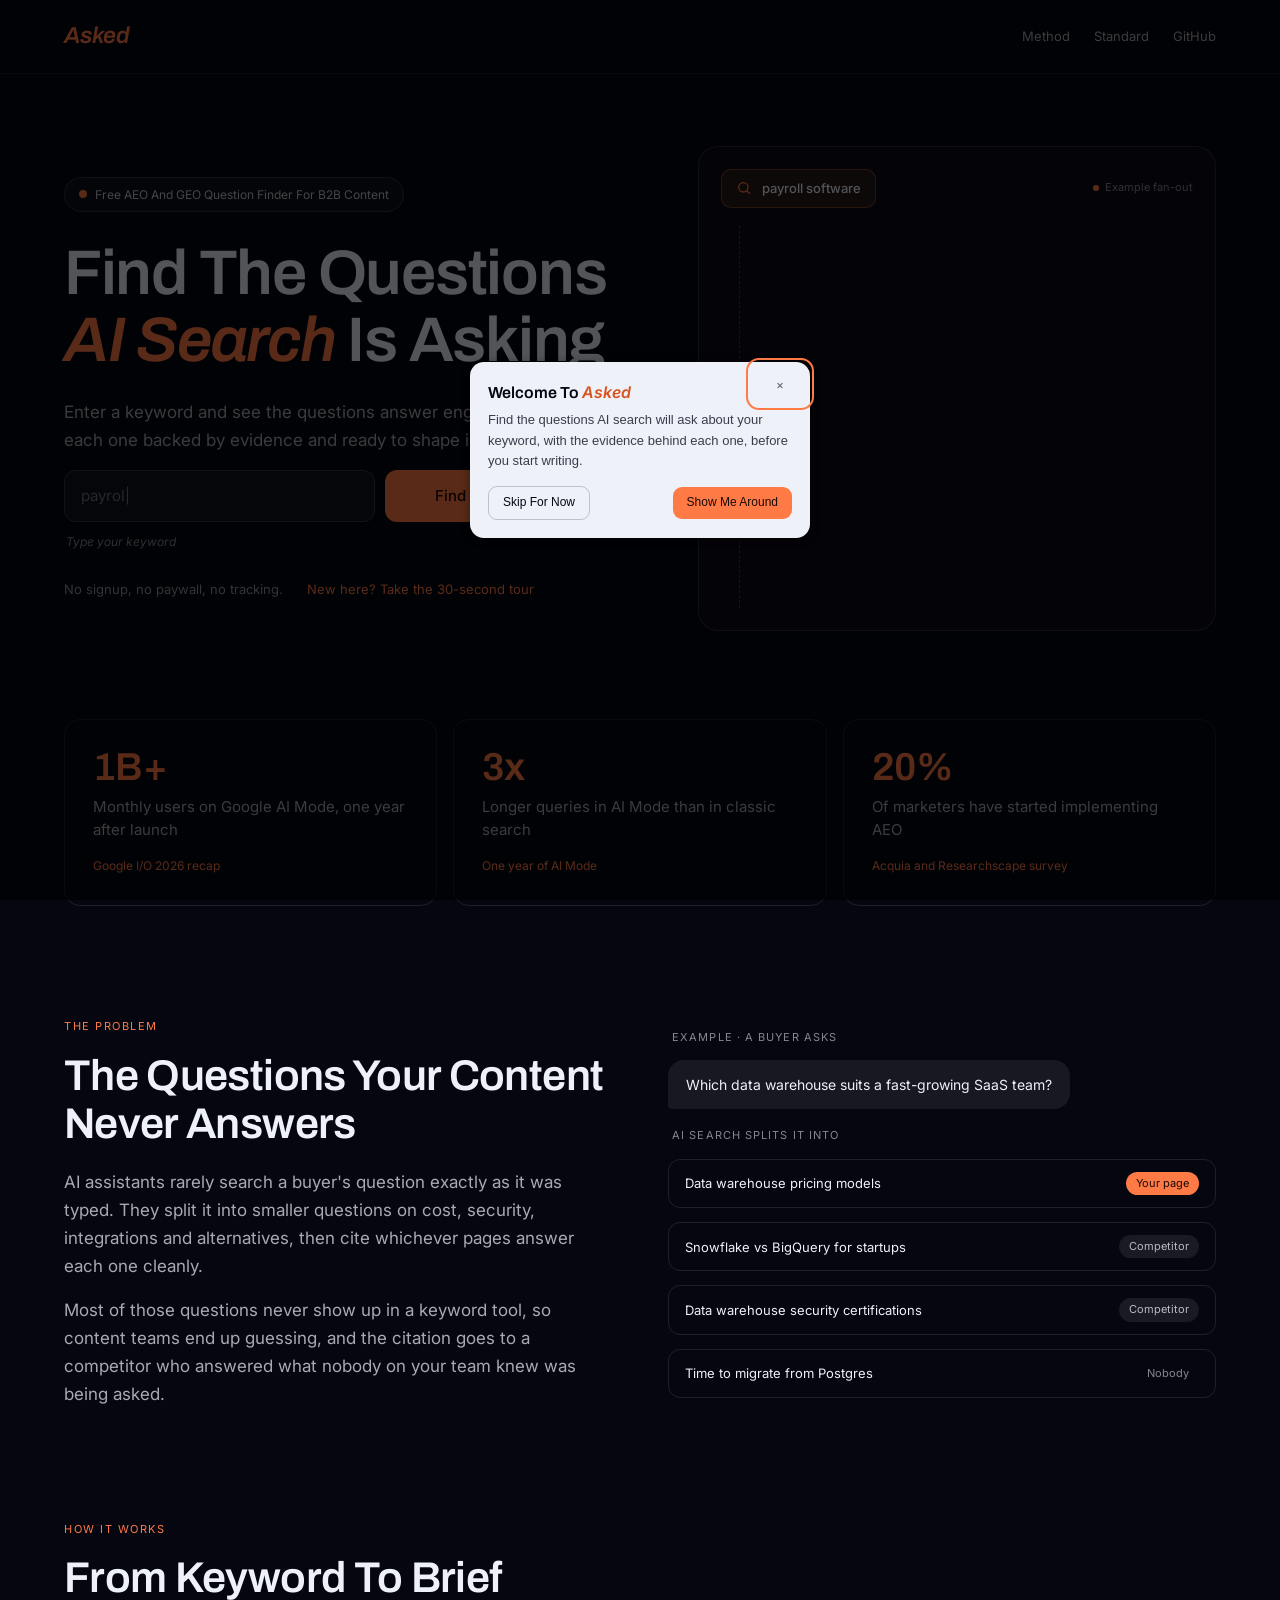
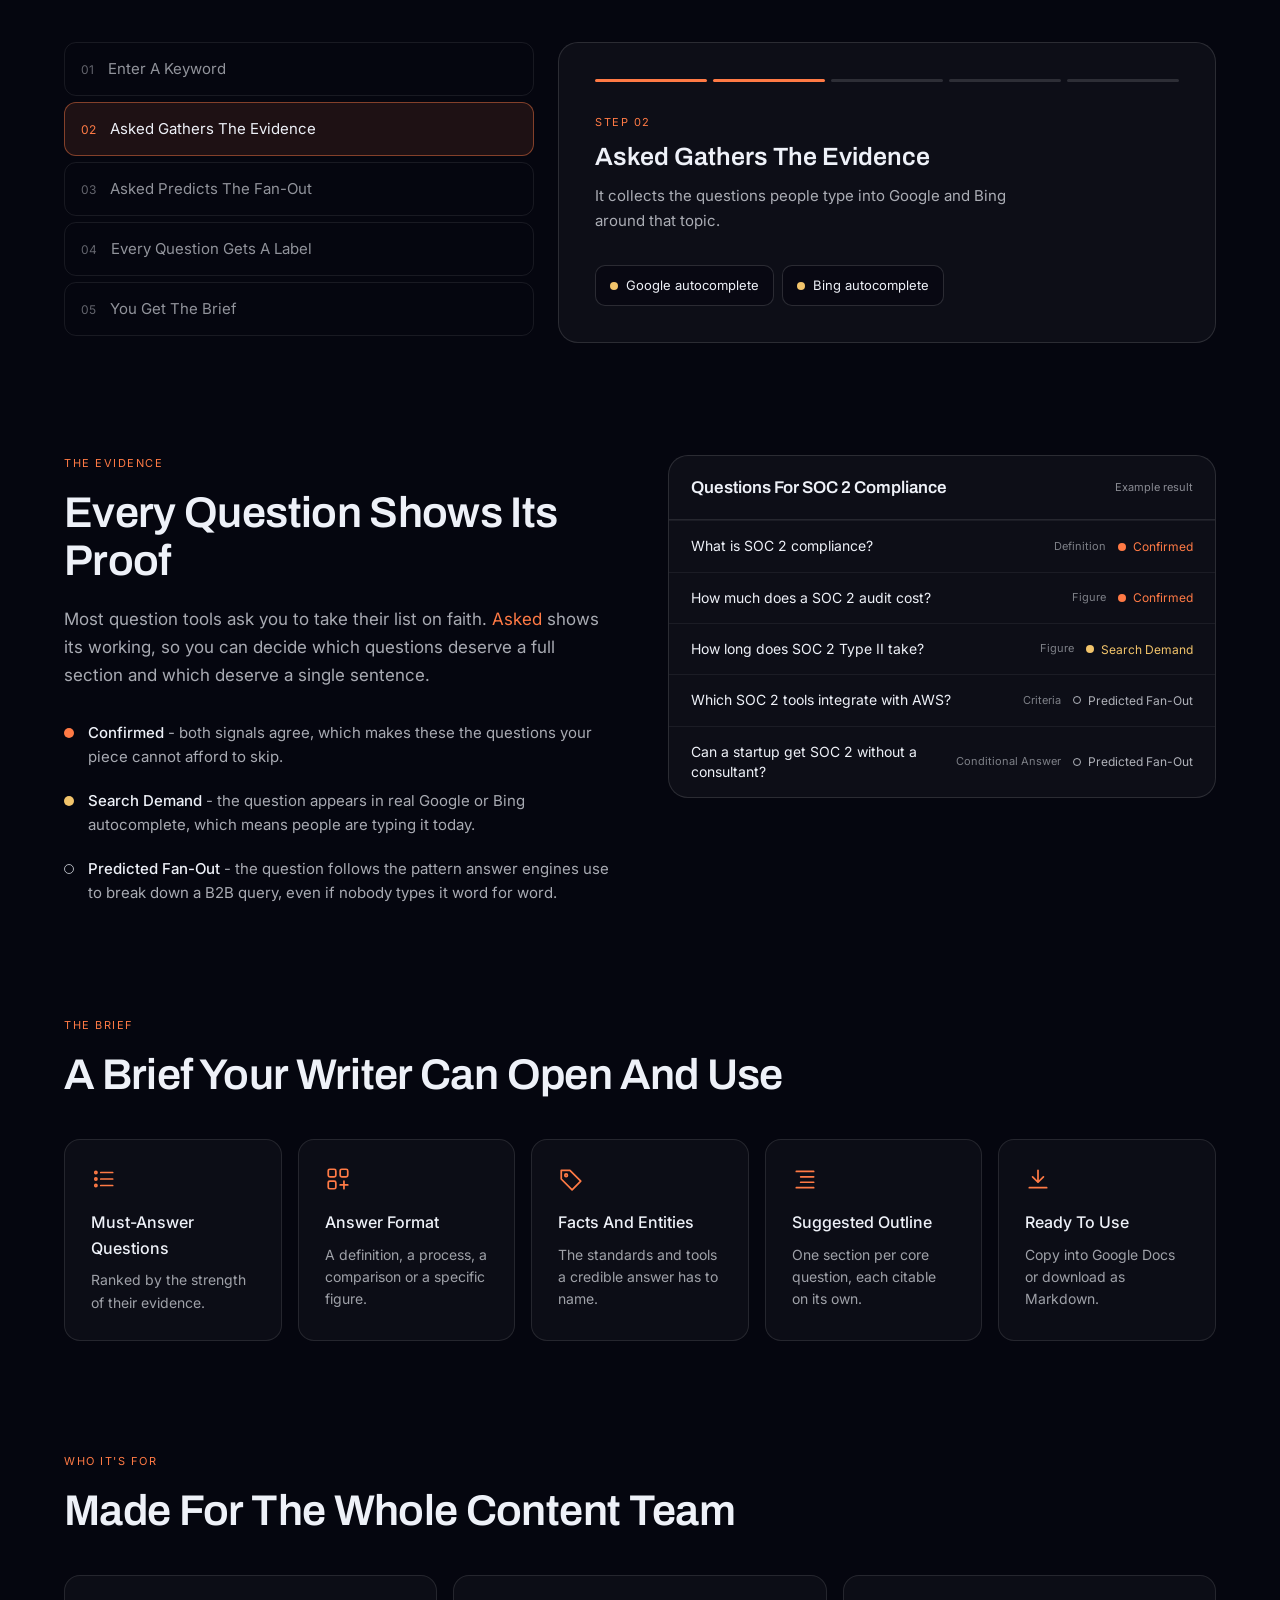
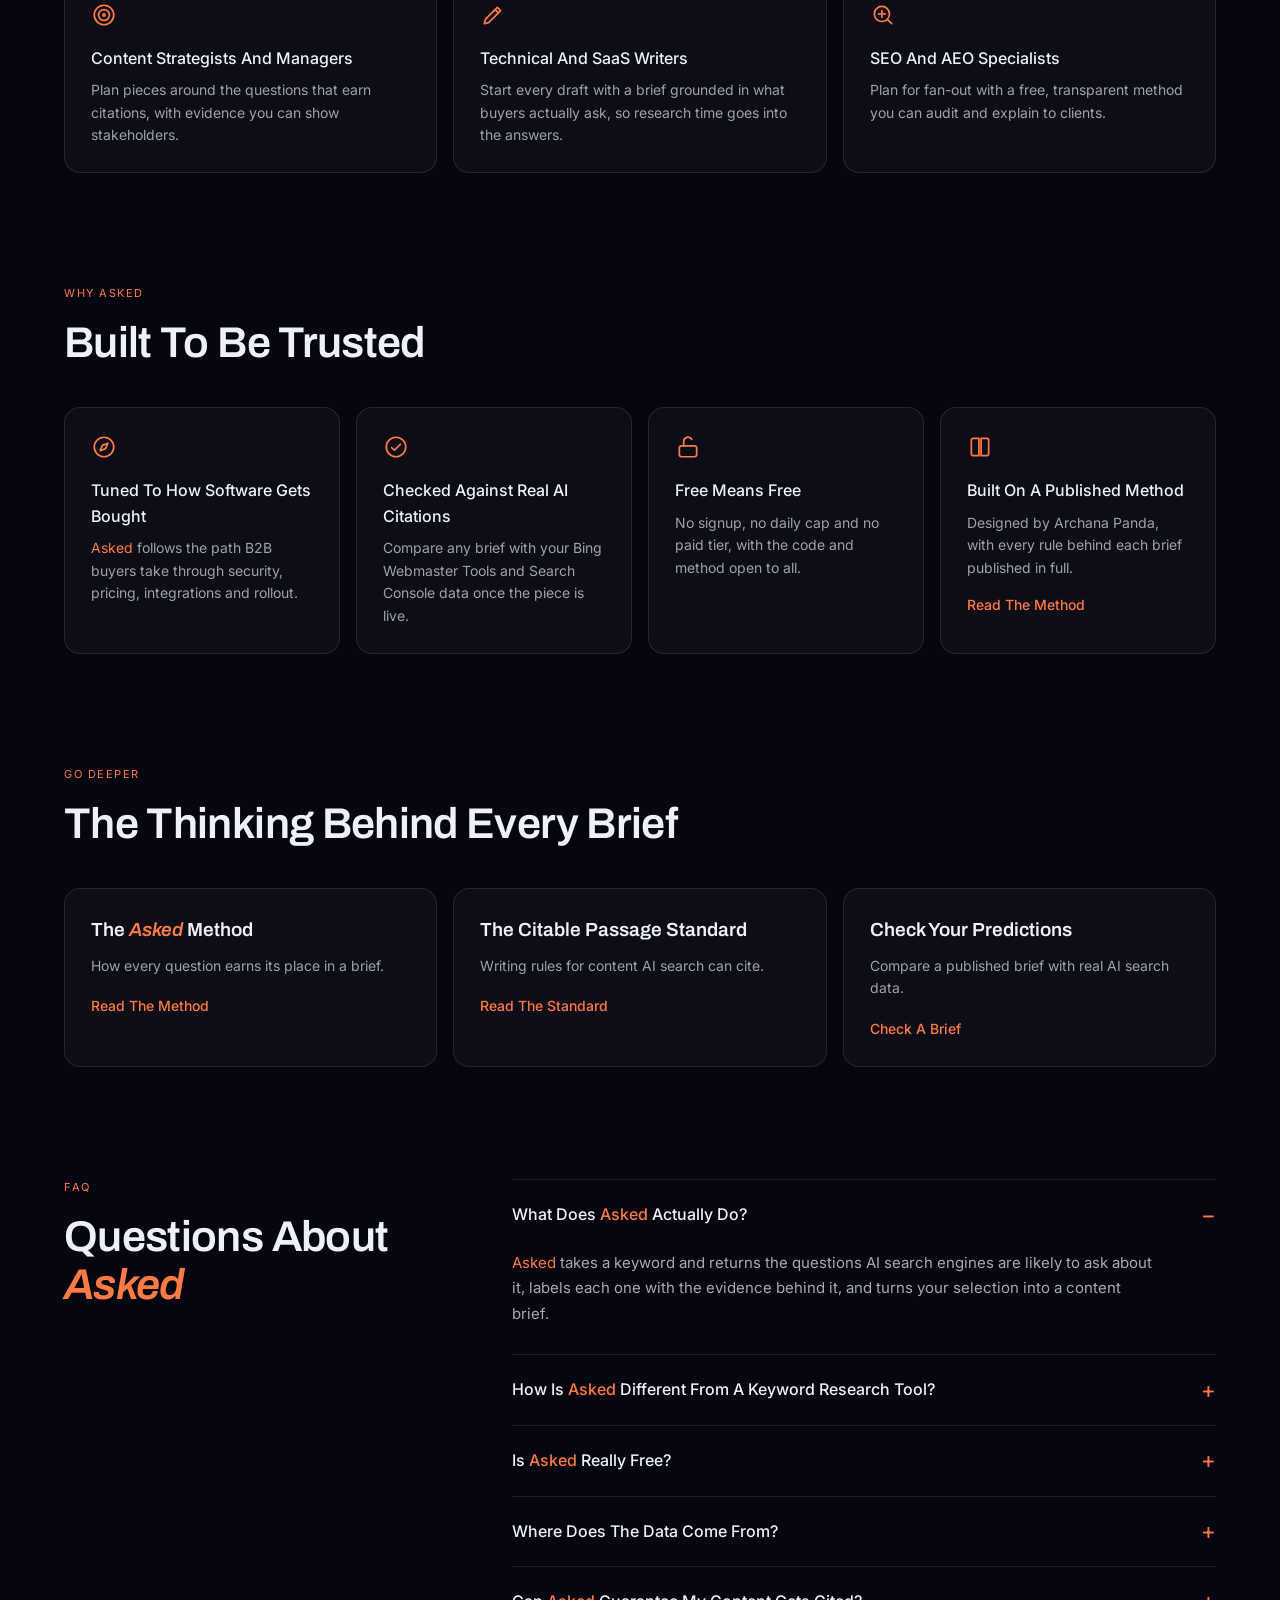
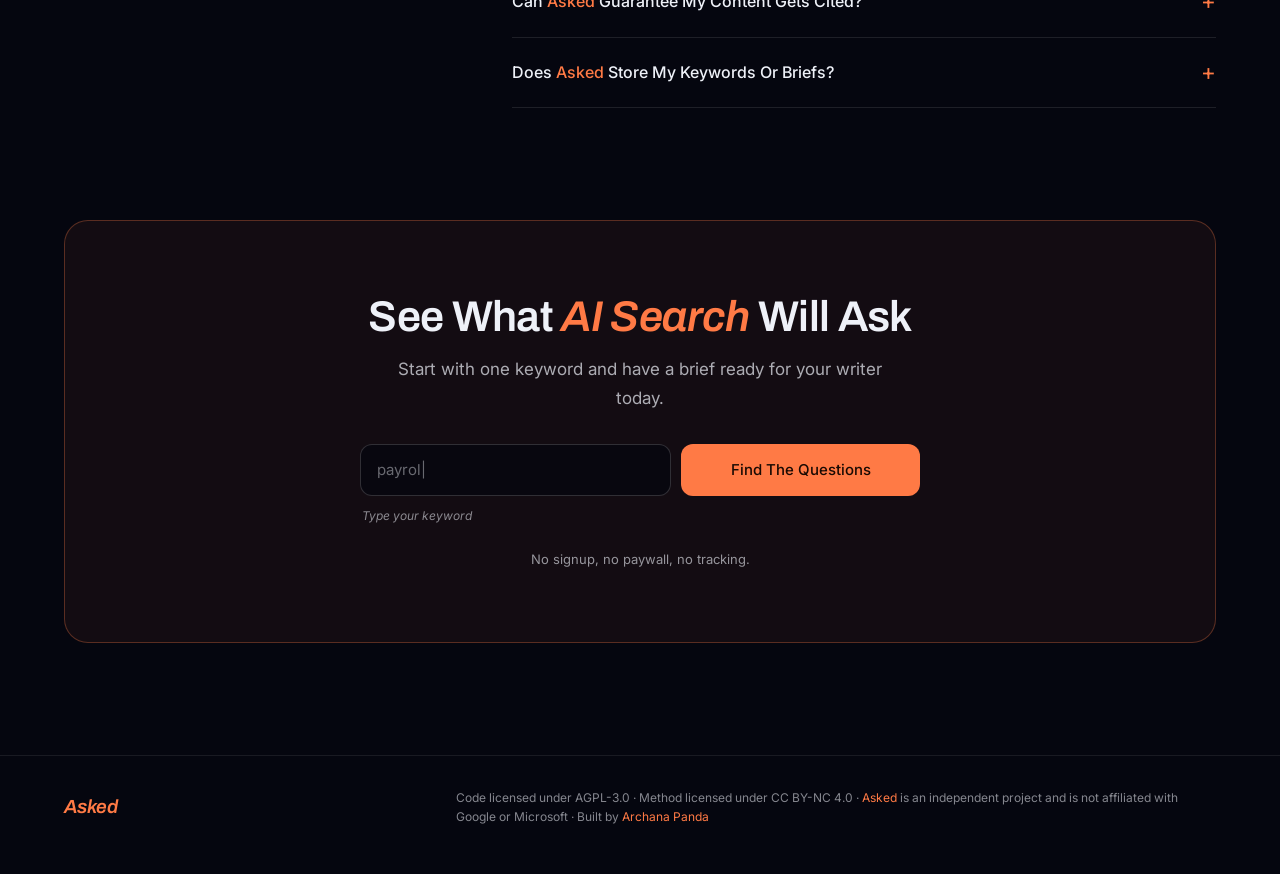
==== commit aba1171f: "Change homepage headline to Find The Questions AI Search Is Asking" ====
--- a/index.html
+++ b/index.html
@@ -7,7 +7,7 @@
 <meta name="description" content="Enter a keyword and see the questions answer engines will ask about it, each one backed by evidence and ready to shape into a brief. Free, open source, built for B2B content.">
 <link rel="canonical" href="https://archanacontent.github.io/asked/">
 <meta property="og:type" content="website">
-<meta property="og:title" content="Asked · Write The Answers AI Search Is Looking For">
+<meta property="og:title" content="Asked · Find The Questions AI Search Is Asking">
 <meta property="og:description" content="A free AEO and GEO question finder for B2B content, with the evidence behind every question.">
 <meta property="og:url" content="https://archanacontent.github.io/asked/">
 <meta name="twitter:card" content="summary">
@@ -48,7 +48,7 @@
 <section class="wrap hero">
 <div class="copy">
 <p class="badge"><span class="dot confirmed" aria-hidden="true"></span>Free AEO And GEO Question Finder For B2B Content</p>
-<h1 class="h1">Write The Answers <span class="ital brand">AI Search</span> Is Looking For</h1>
+<h1 class="h1">Find The Questions <span class="ital brand">AI Search</span> Is Asking</h1>
 <p class="lead">Enter a keyword and see the questions answer engines will ask about it, each one backed by evidence and ready to shape into a brief.</p>
 <form data-search novalidate>
 <label for="kw" class="sr-only">Keyword</label>
--- a/assets/css/site.css
+++ b/assets/css/site.css
@@ -245,6 +245,17 @@
 .progress span { display: block; height: 100%; width: 0; background: var(--ember); transition: width .5s var(--ease); }
 @keyframes spin { to { transform: rotate(360deg); } }
 
+/* Callout and label guide */
+.callout { display: flex; gap: 14px; align-items: flex-start; margin: 0 0 16px; padding: 18px 20px; border-radius: 16px; border: 1px solid rgba(255, 122, 69, .4); background: rgba(255, 122, 69, .07); }
+.callout svg { flex: 0 0 auto; width: 20px; height: 20px; margin-top: 2px; fill: none; stroke: var(--ember); stroke-width: 1.8; stroke-linecap: round; stroke-linejoin: round; }
+.callout .t { margin: 0 0 6px; font-size: 14px; font-weight: 500; color: var(--bone); }
+.callout p { margin: 0; font-size: 13px; line-height: 1.6; color: var(--mute); }
+.label-guide { margin: 0 0 24px; border-top: 0; border: 1px solid var(--line); border-radius: 16px; padding: 0 20px; }
+.label-guide .acc-item { border-bottom: 0; }
+.label-guide .acc-btn { padding: 16px 0; font-size: 14px; }
+.label-guide .acc-panel { padding-bottom: 20px; }
+.label-guide .legend-row p { font-size: 13px; }
+
 /* Notice */
 .notice { padding: 20px; border-radius: 16px; border: 1px solid rgba(242, 196, 107, .35); }
 .notice .t { margin: 0 0 8px; font-size: 14px; font-weight: 500; color: var(--demand); }
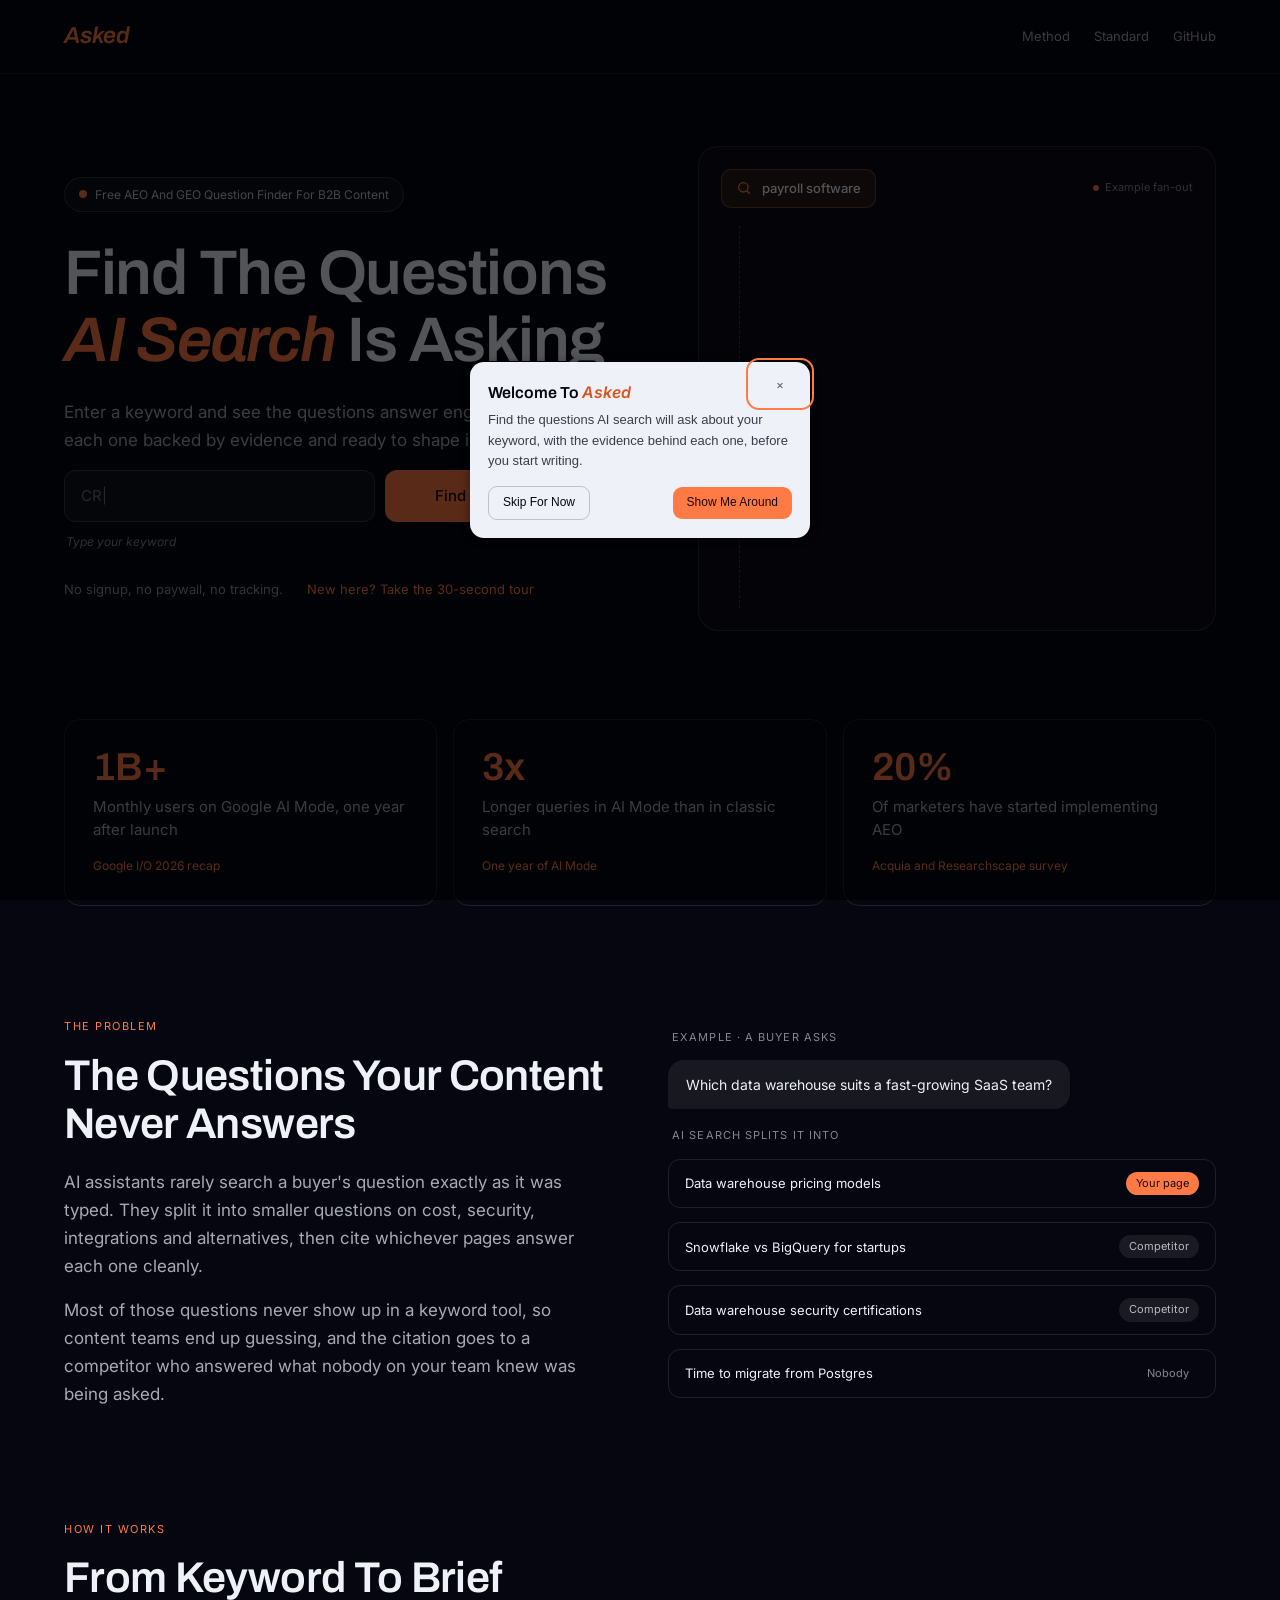
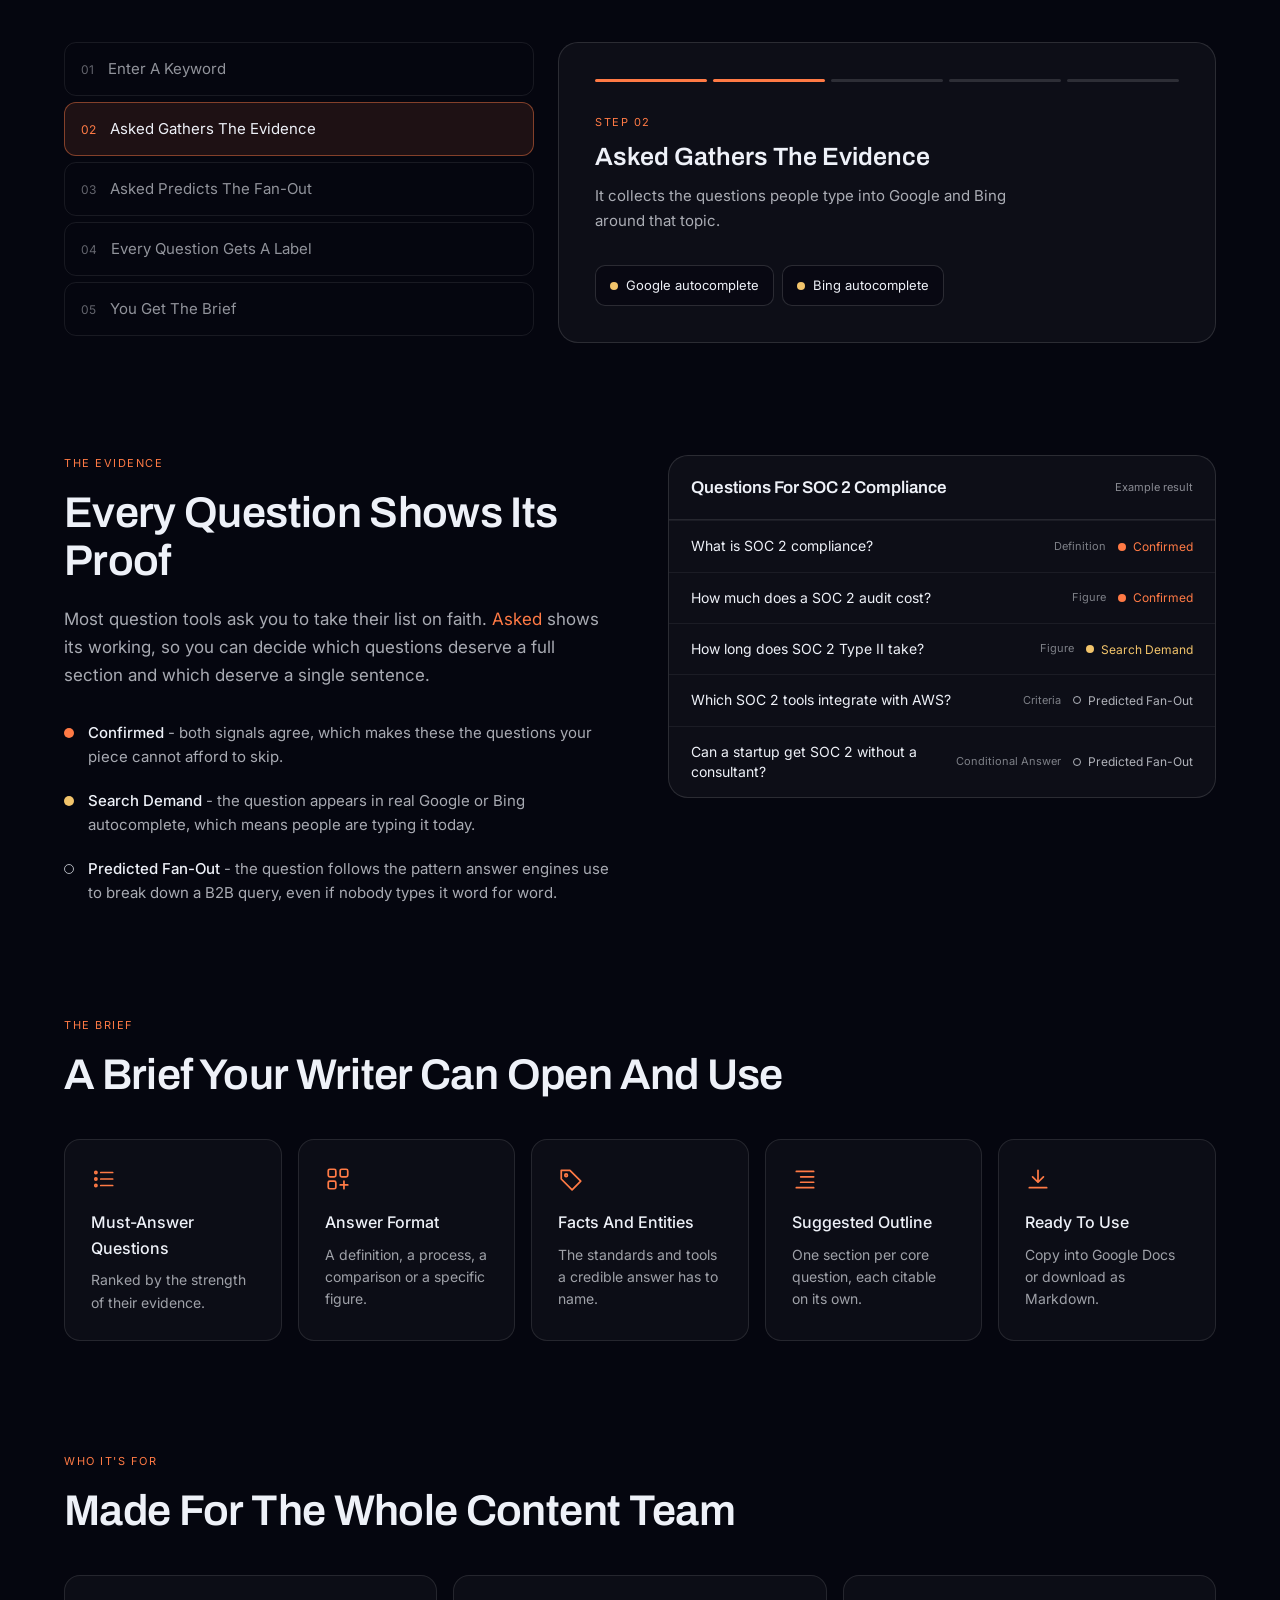
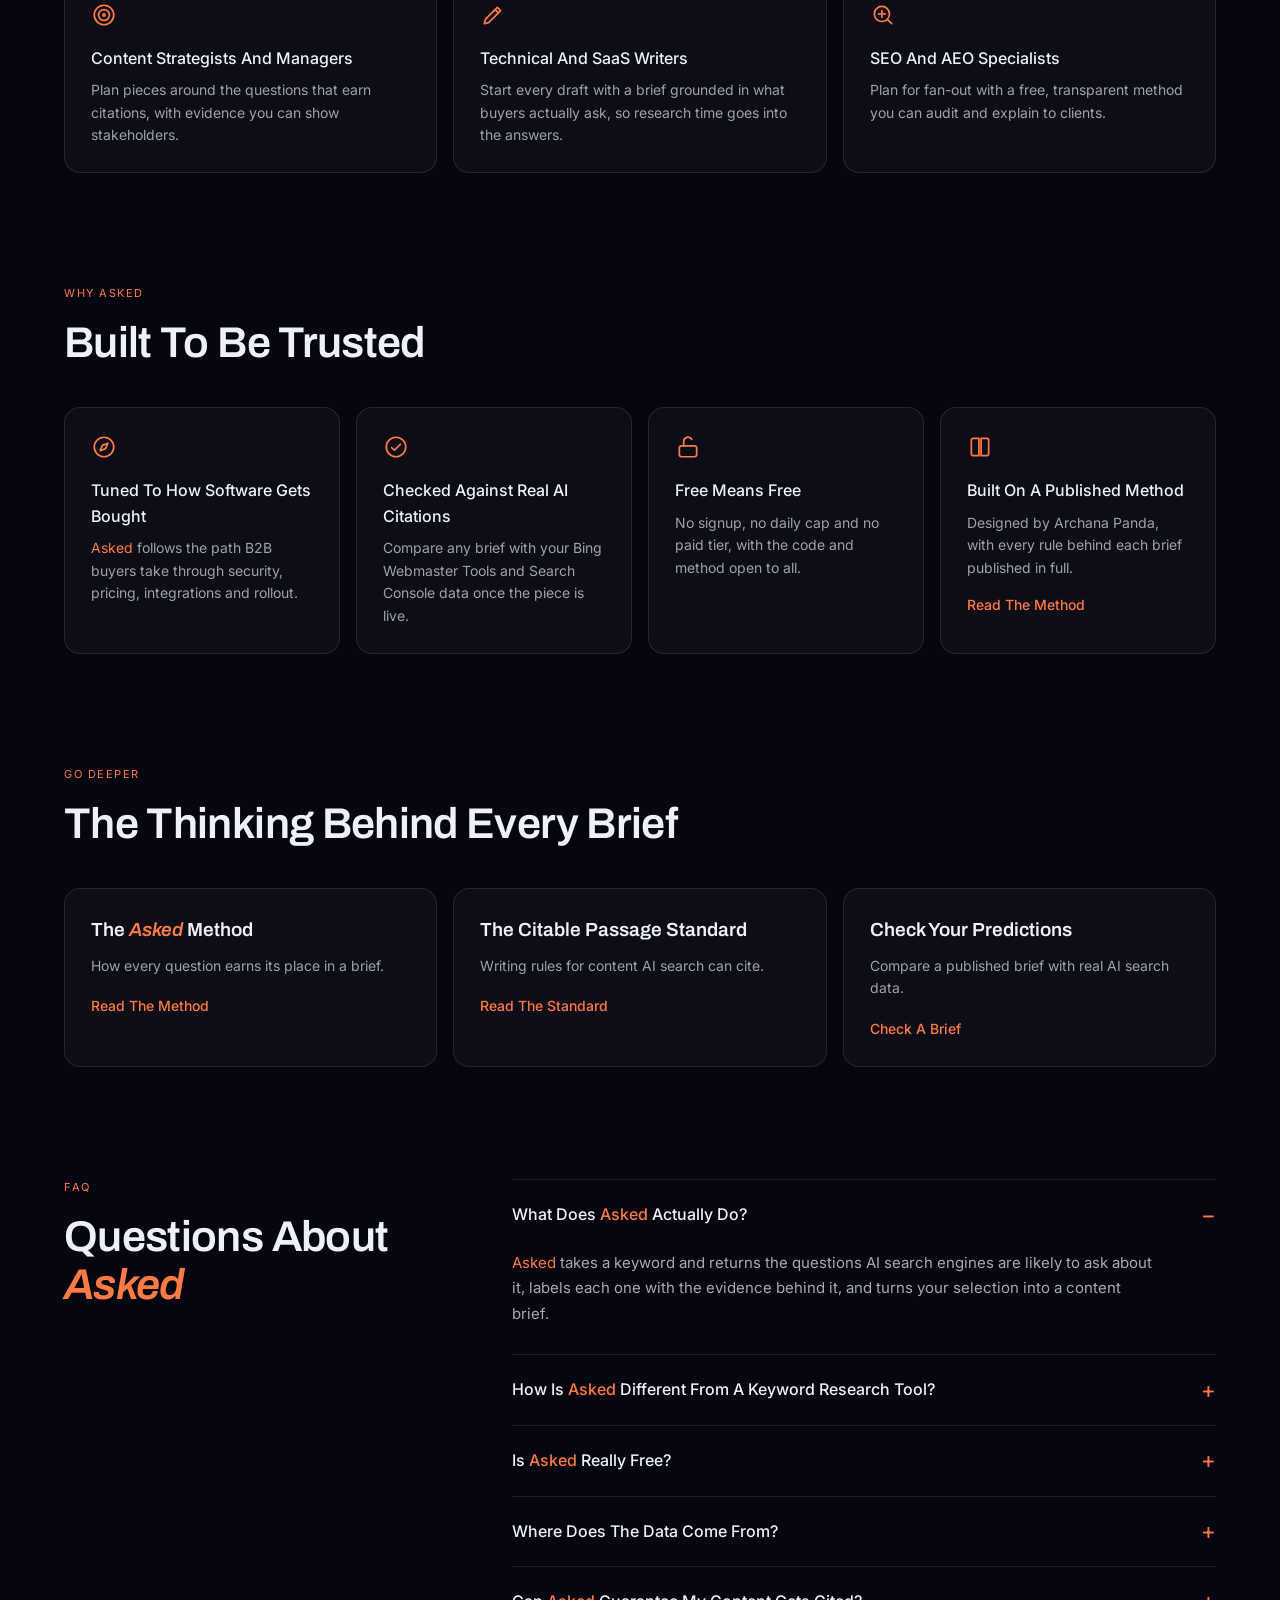
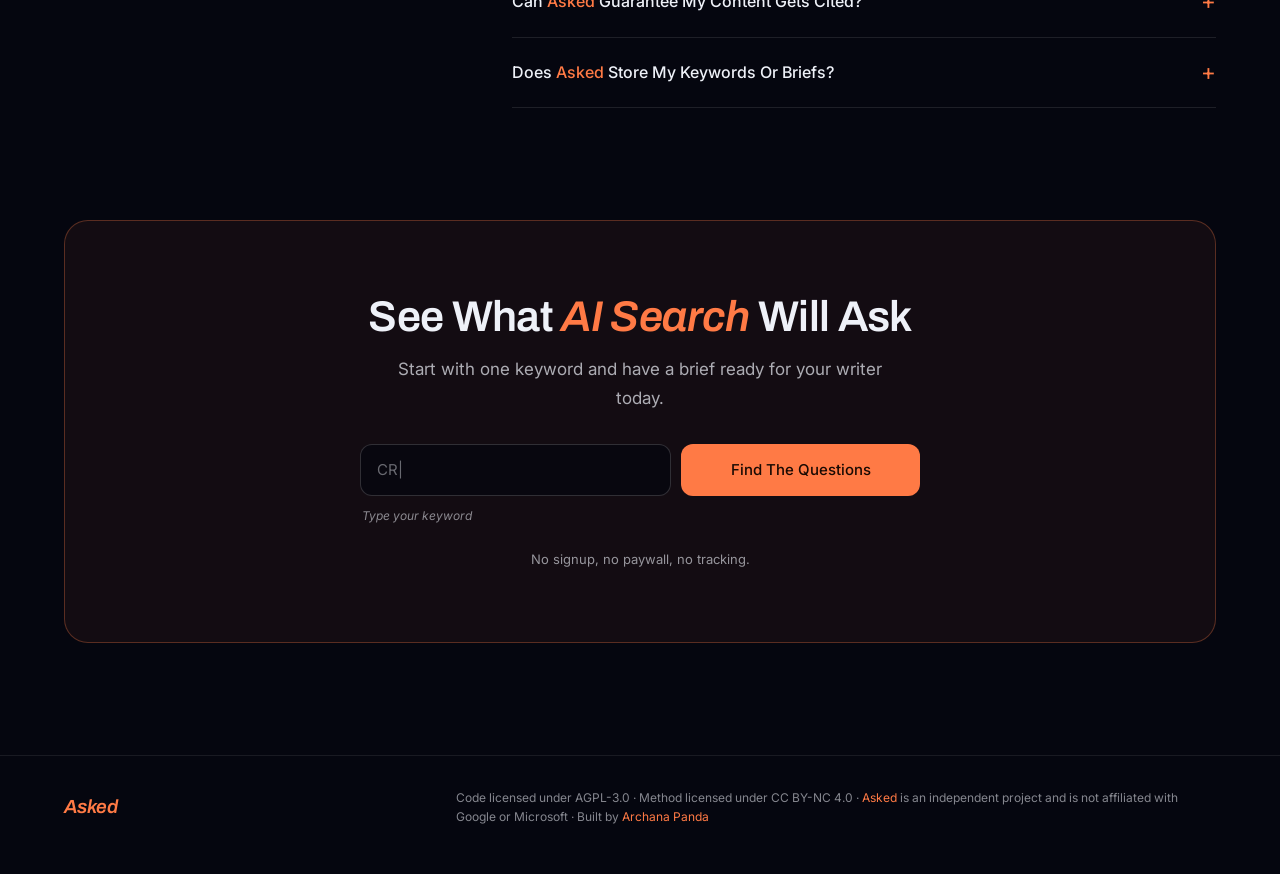
==== commit 50333ebd: "Add link preview image and share tags" ====
--- a/index.html
+++ b/index.html
@@ -10,7 +10,13 @@
 <meta property="og:title" content="Asked · Find The Questions AI Search Is Asking">
 <meta property="og:description" content="A free AEO and GEO question finder for B2B content, with the evidence behind every question.">
 <meta property="og:url" content="https://archanacontent.github.io/asked/">
-<meta name="twitter:card" content="summary">
+<meta property="og:site_name" content="Asked">
+<meta name="twitter:card" content="summary_large_image">
+<meta property="og:image" content="https://archanacontent.github.io/asked/assets/img/og.png">
+<meta property="og:image:width" content="1200">
+<meta property="og:image:height" content="630">
+<meta property="og:image:alt" content="Asked, a free AEO and GEO question finder that shows the questions AI search is asking, with evidence labels">
+<meta name="twitter:image" content="https://archanacontent.github.io/asked/assets/img/og.png">
 <meta name="theme-color" content="#05060F">
 <link rel="icon" href="data:image/svg+xml,%3Csvg xmlns='http://www.w3.org/2000/svg' viewBox='0 0 32 32'%3E%3Crect width='32' height='32' rx='8' fill='%2305060F'/%3E%3Ctext x='16' y='23' font-family='Georgia,serif' font-style='italic' font-weight='700' font-size='20' text-anchor='middle' fill='%23FF7A45'%3EA%3C/text%3E%3C/svg%3E">
 <link rel="preconnect" href="https://fonts.googleapis.com">
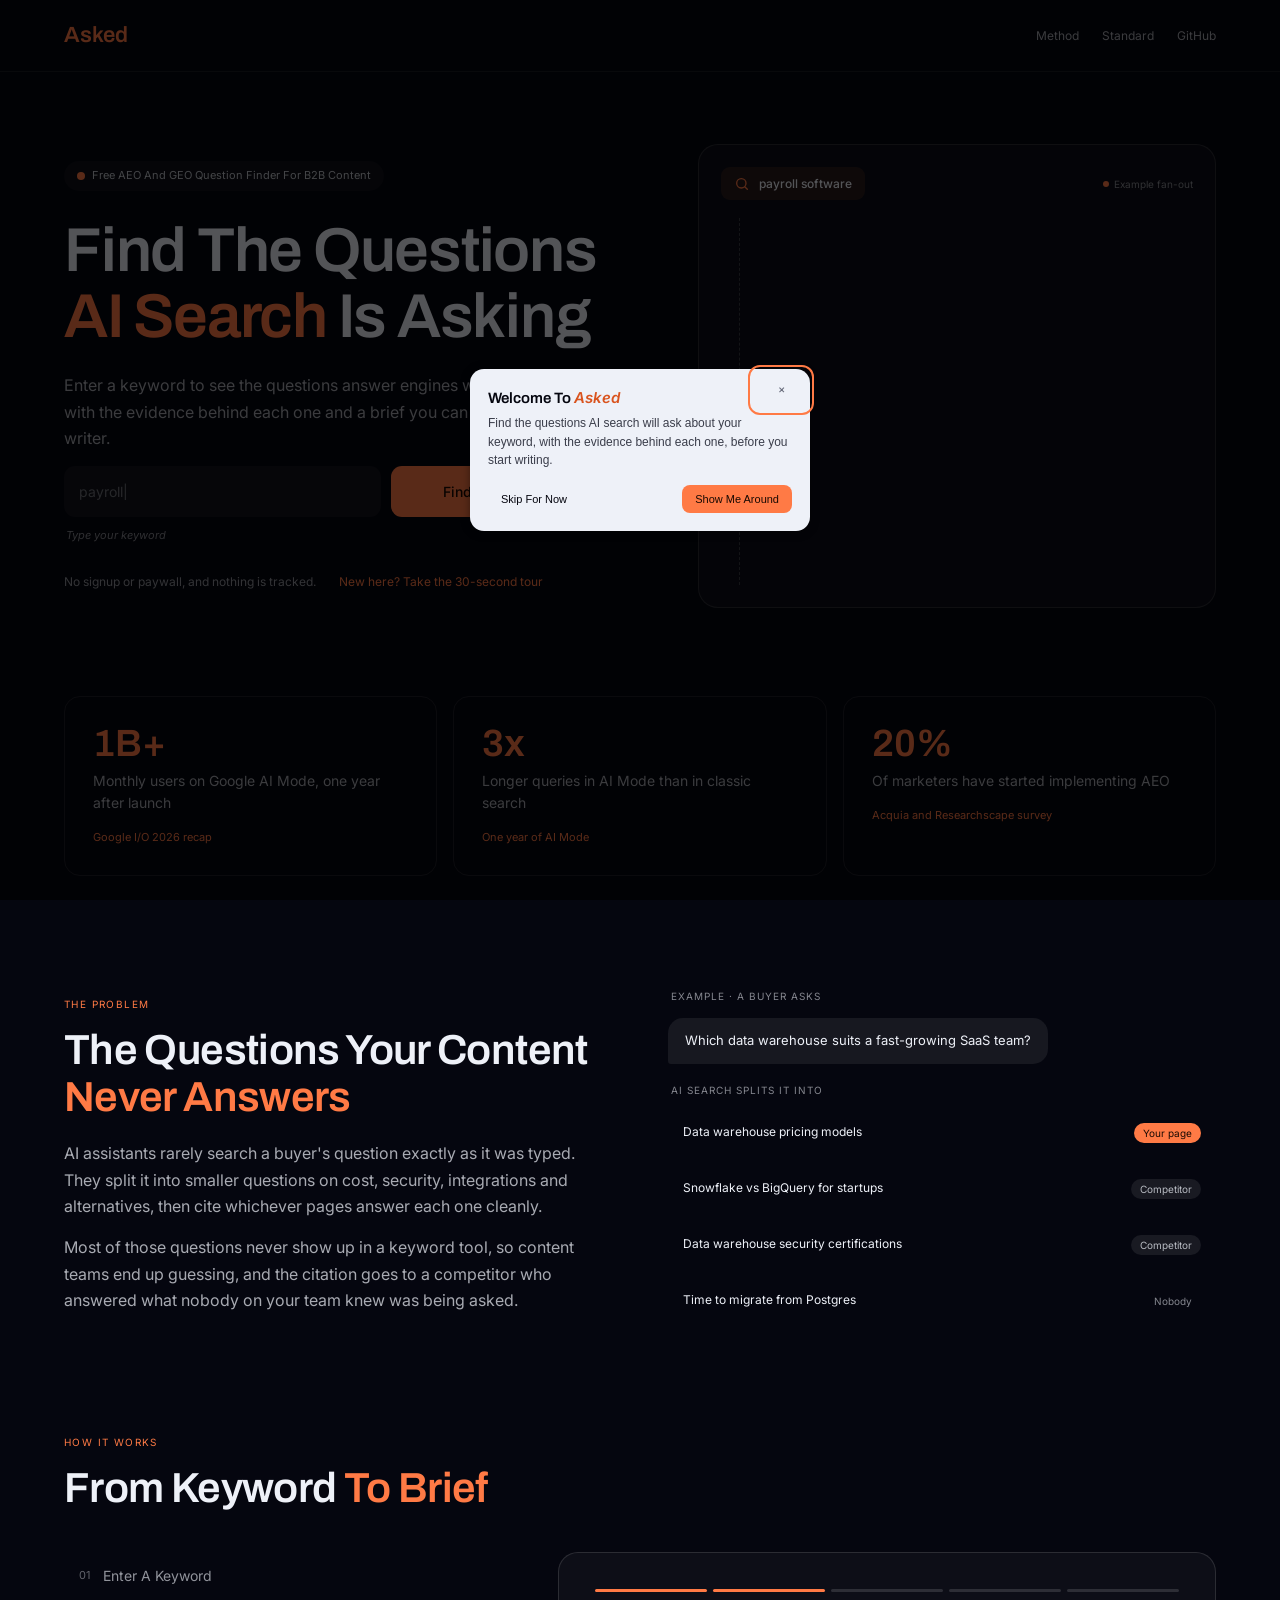
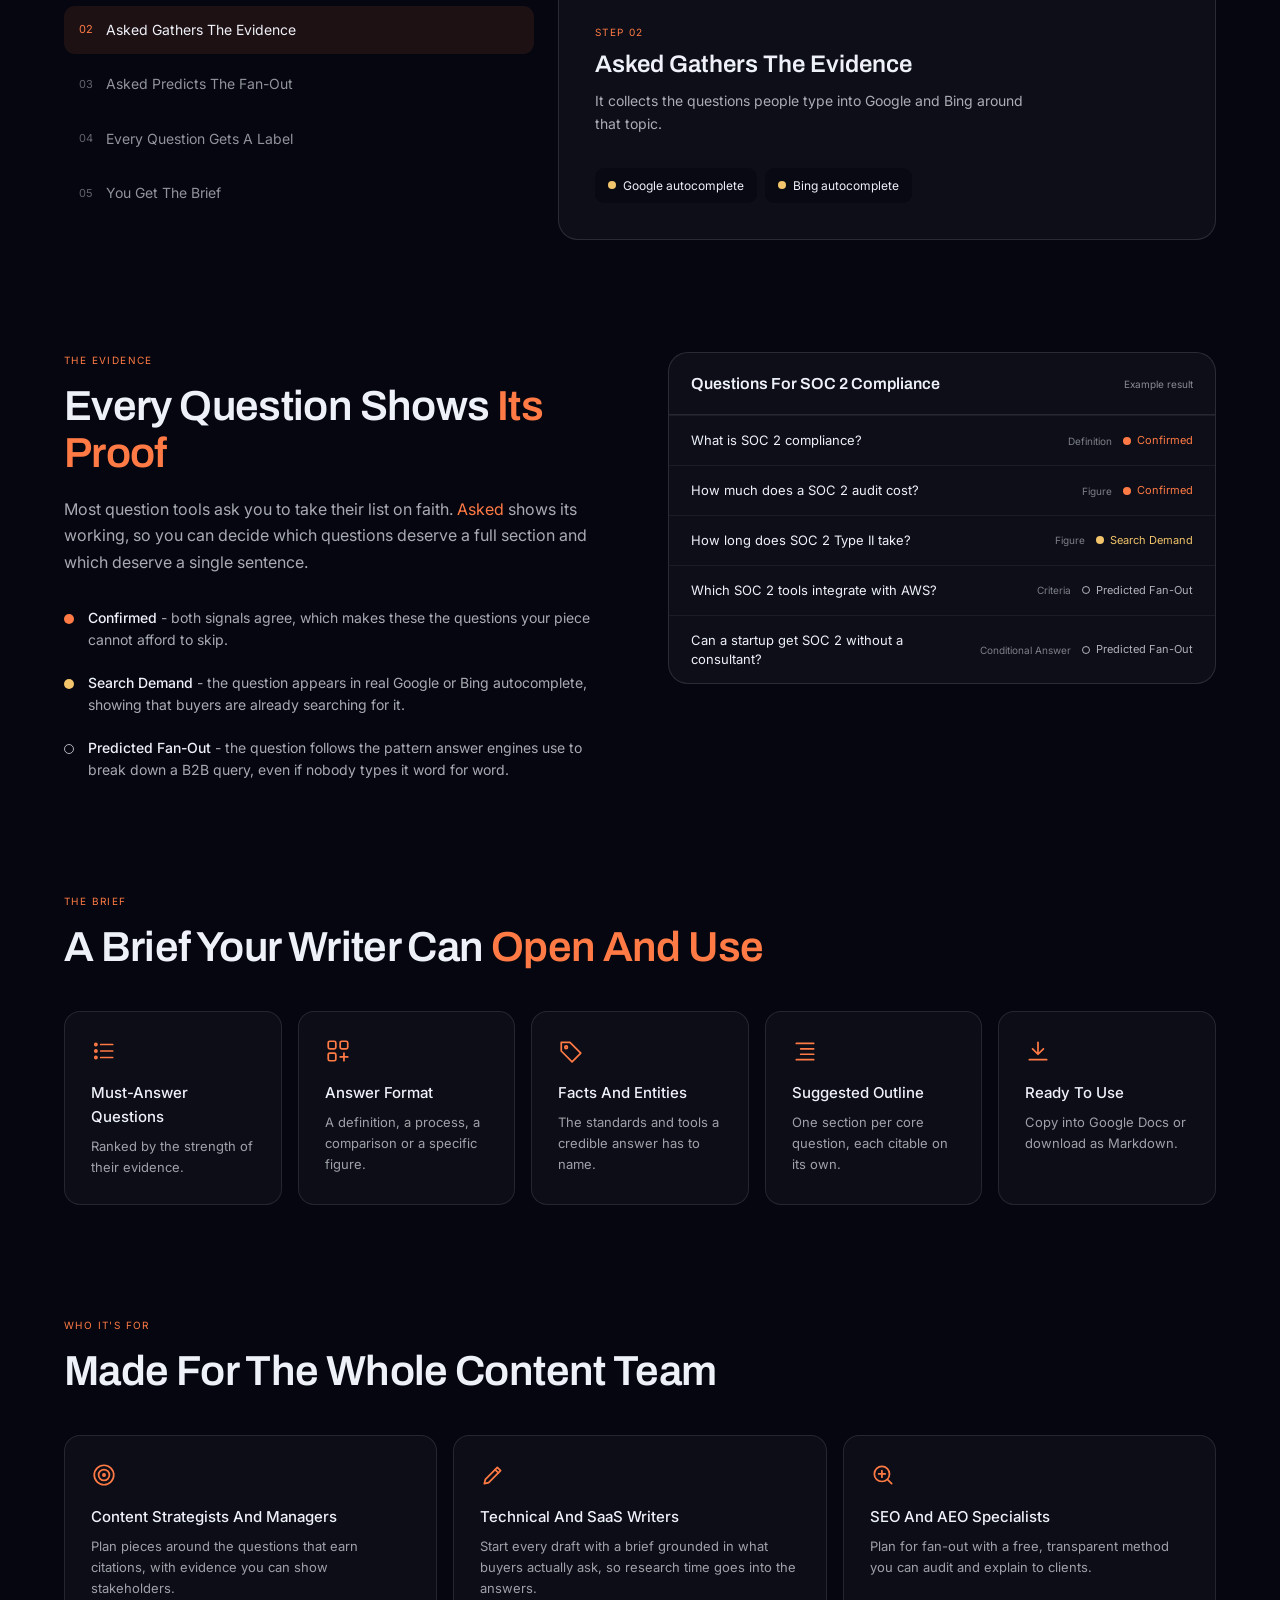
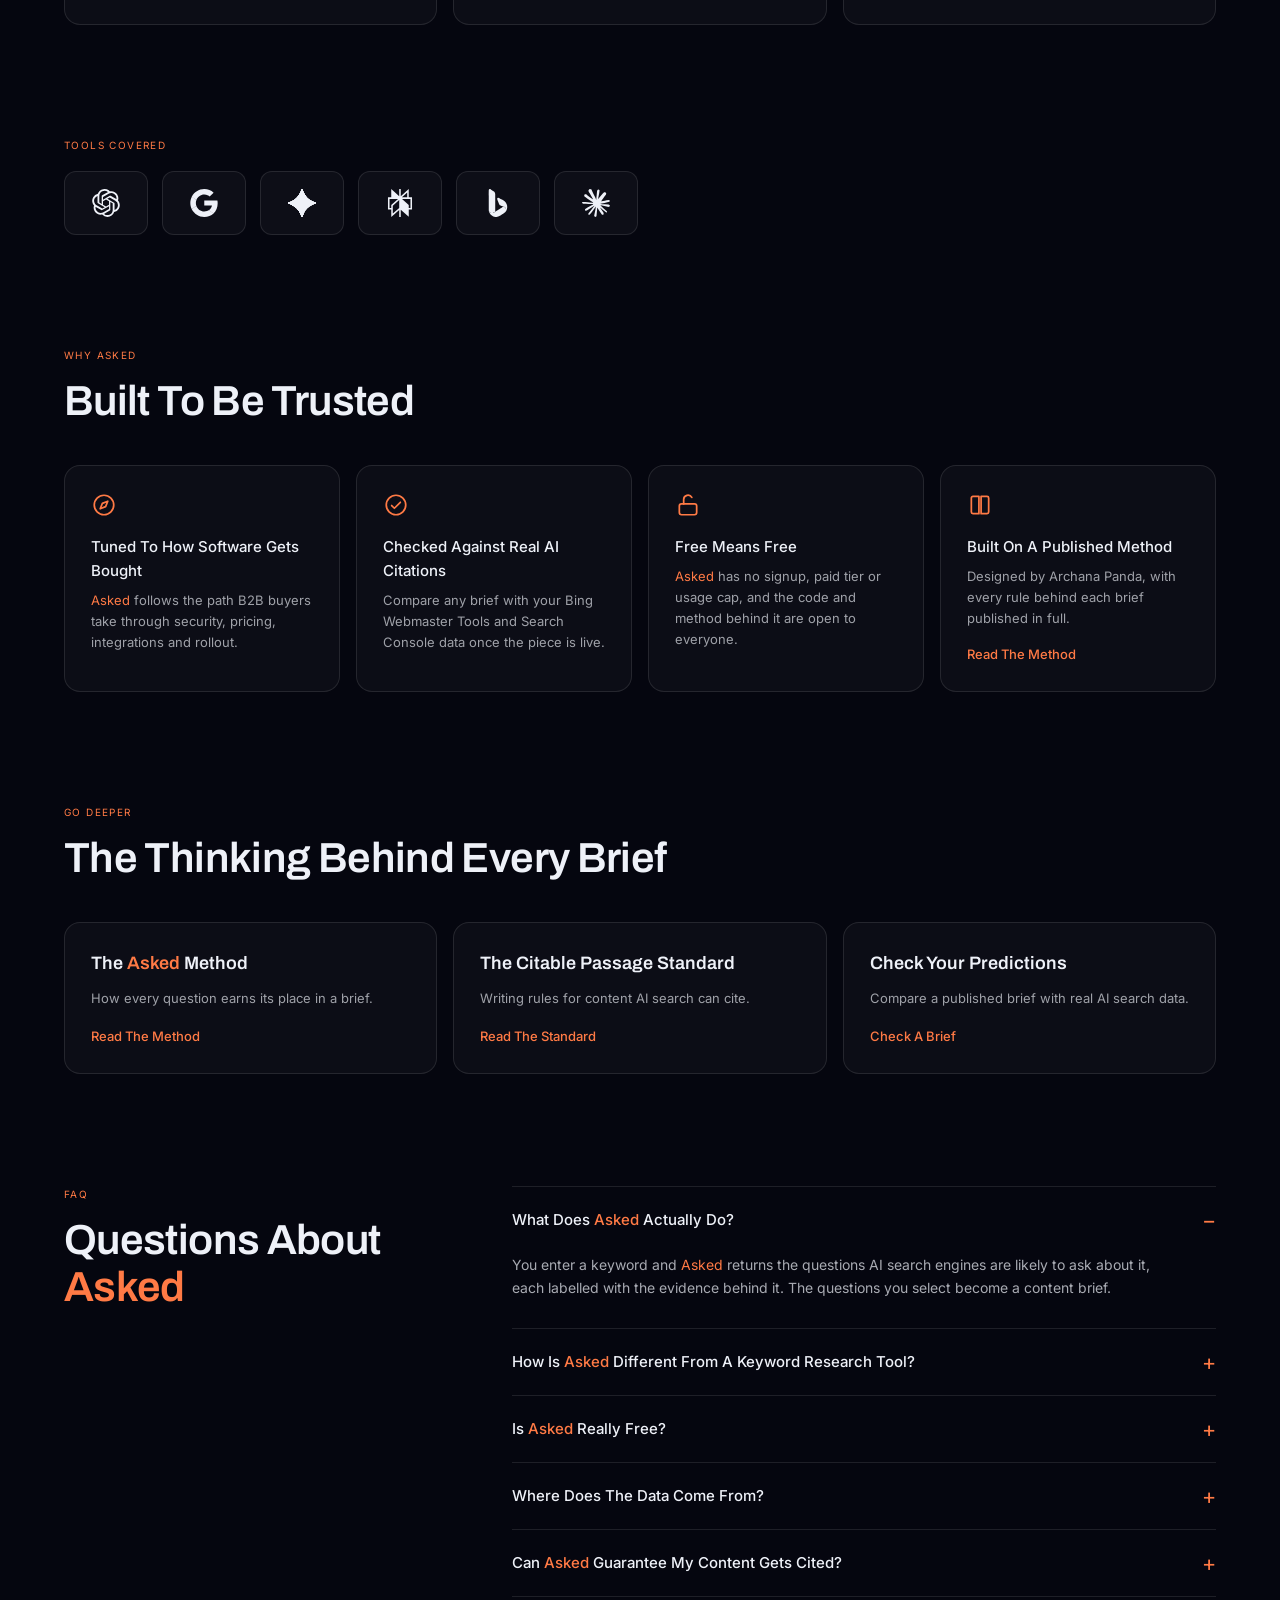
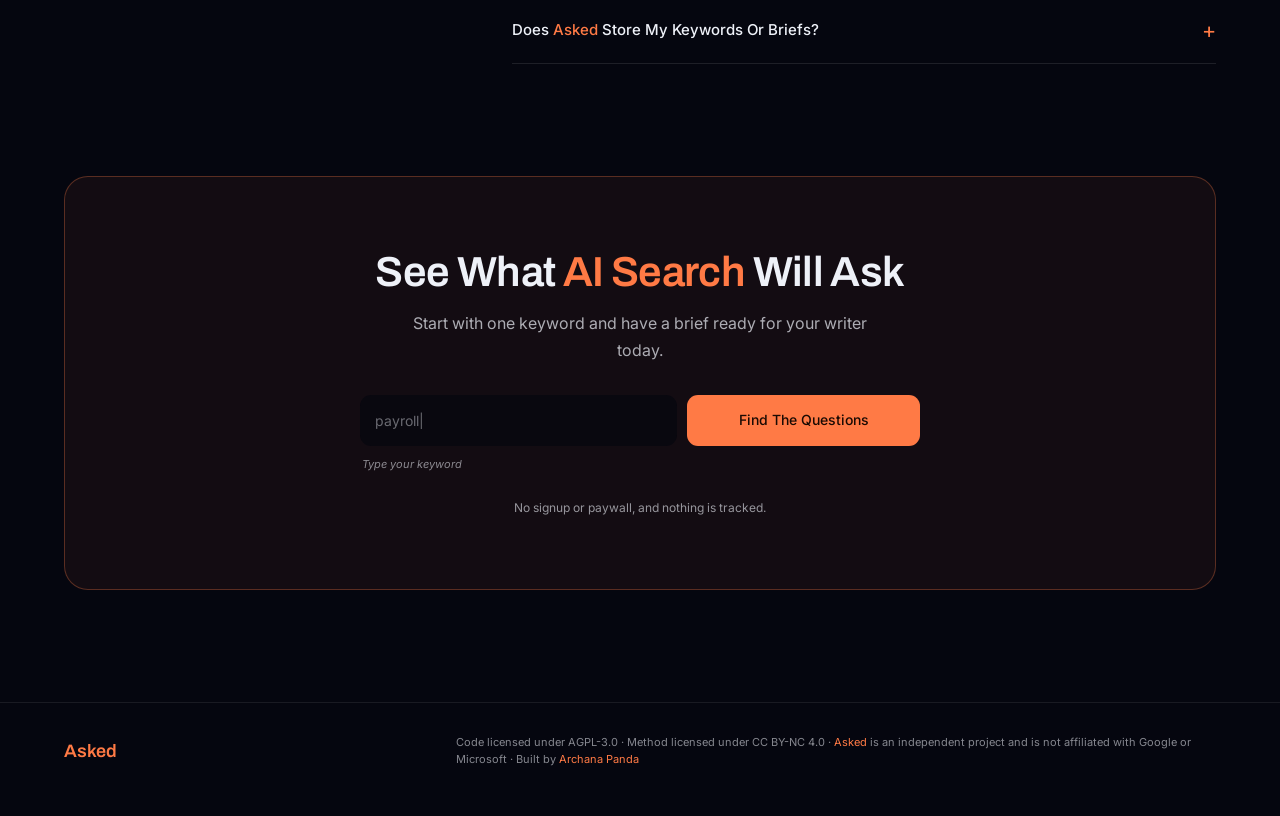
==== commit adaa63c6: "Refresh home page copy, add Tools Covered, upright orange highlights and smaller type" ====
--- a/index.html
+++ b/index.html
@@ -4,7 +4,7 @@
 <meta charset="utf-8">
 <meta name="viewport" content="width=device-width, initial-scale=1">
 <title>Asked · Free AEO And GEO Question Finder For B2B Content</title>
-<meta name="description" content="Enter a keyword and see the questions answer engines will ask about it, each one backed by evidence and ready to shape into a brief. Free, open source, built for B2B content.">
+<meta name="description" content="Enter a keyword to see the questions answer engines will ask about it, along with the evidence behind each one and a brief you can hand straight to a writer. Free, open source, built for B2B content.">
 <link rel="canonical" href="https://archanacontent.github.io/asked/">
 <meta property="og:type" content="website">
 <meta property="og:title" content="Asked · Find The Questions AI Search Is Asking">
@@ -28,9 +28,9 @@
 {"@context":"https://schema.org","@graph":[
 {"@type":"SoftwareApplication","name":"Asked","applicationCategory":"BusinessApplication","operatingSystem":"Web","url":"https://archanacontent.github.io/asked/","description":"A free AEO and GEO question finder for B2B content. Enter a keyword to see the questions AI search will ask about it, labelled with the evidence behind each one, and shaped into a content brief.","offers":{"@type":"Offer","price":"0","priceCurrency":"USD"},"license":"https://www.gnu.org/licenses/agpl-3.0.html","author":{"@type":"Person","name":"Archana Panda","url":"https://archanacontent.github.io"}},
 {"@type":"FAQPage","mainEntity":[
-{"@type":"Question","name":"What does Asked actually do?","acceptedAnswer":{"@type":"Answer","text":"Asked takes a keyword and returns the questions AI search engines are likely to ask about it, labels each one with the evidence behind it, and turns your selection into a content brief."}},
+{"@type":"Question","name":"What does Asked actually do?","acceptedAnswer":{"@type":"Answer","text":"You enter a keyword and Asked returns the questions AI search engines are likely to ask about it, each labelled with the evidence behind it. The questions you select become a content brief."}},
 {"@type":"Question","name":"How is Asked different from a keyword research tool?","acceptedAnswer":{"@type":"Answer","text":"Keyword tools rank phrases by search volume, while Asked plans for the sub-questions AI search runs behind a query, many of which show no volume at all. It also shows the evidence behind every question instead of a bare list."}},
-{"@type":"Question","name":"Is Asked really free?","acceptedAnswer":{"@type":"Answer","text":"Yes. There's no signup, no paid tier and no daily cap, and the code is open source under AGPL-3.0."}},
+{"@type":"Question","name":"Is Asked really free?","acceptedAnswer":{"@type":"Answer","text":"Yes. There's no signup, paid tier or daily cap, and the code is open source under AGPL-3.0."}},
 {"@type":"Question","name":"Where does the data come from?","acceptedAnswer":{"@type":"Answer","text":"Search demand comes from public Google and Bing autocomplete. Fan-out predictions come from the published B2B facet patterns built into the tool, or from Google's Gemini model if you add your own free key."}},
 {"@type":"Question","name":"Can Asked guarantee my content gets cited?","acceptedAnswer":{"@type":"Answer","text":"No tool can promise citations. Asked improves the odds by making sure your content answers the questions AI search looks for, and lets you check its predictions against Bing and Search Console data after publishing."}},
 {"@type":"Question","name":"Does Asked store my keywords or briefs?","acceptedAnswer":{"@type":"Answer","text":"No. Your keyword is used only to fetch autocomplete suggestions and is never stored, and your briefs stay in your browser unless you choose to share results with the open dataset."}}
@@ -55,7 +55,7 @@
 <div class="copy">
 <p class="badge"><span class="dot confirmed" aria-hidden="true"></span>Free AEO And GEO Question Finder For B2B Content</p>
 <h1 class="h1">Find The Questions <span class="ital brand">AI Search</span> Is Asking</h1>
-<p class="lead">Enter a keyword and see the questions answer engines will ask about it, each one backed by evidence and ready to shape into a brief.</p>
+<p class="lead">Enter a keyword to see the questions answer engines will ask about it, along with the evidence behind each one and a brief you can hand straight to a writer.</p>
 <form data-search novalidate>
 <label for="kw" class="sr-only">Keyword</label>
 <div class="search" id="tour-keyword">
@@ -65,7 +65,7 @@
 <p class="micro" style="margin:10px 0 0 2px">Type your keyword</p>
 <p class="field-error" role="alert" hidden></p>
 </form>
-<div class="trust"><span>No signup, no paywall, no tracking.</span><a href="#" data-replay-tour="home">New here? Take the 30-second tour</a></div>
+<div class="trust"><span>No signup or paywall, and nothing is tracked.</span><a href="#" data-replay-tour="home">New here? Take the 30-second tour</a></div>
 </div>
 
 <div class="visual panel" aria-label="Example fan-out for payroll software">
@@ -94,7 +94,7 @@
 <section class="wrap section split">
 <div>
 <p class="eyebrow">The Problem</p>
-<h2 class="h2">The Questions Your Content Never Answers</h2>
+<h2 class="h2">The Questions Your Content <span class="brand">Never Answers</span></h2>
 <p class="lead">AI assistants rarely search a buyer's question exactly as it was typed. They split it into smaller questions on cost, security, integrations and alternatives, then cite whichever pages answer each one cleanly.</p>
 <p class="lead" style="margin:0">Most of those questions never show up in a keyword tool, so content teams end up guessing, and the citation goes to a competitor who answered what nobody on your team knew was being asked.</p>
 </div>
@@ -118,7 +118,7 @@
 {"title":"You Get The Brief","desc":"Ranked questions, answer formats, facts to include and an outline, ready to export.","chips":[{"t":"Copy For Google Docs","kind":"confirmed"},{"t":"Download Markdown","kind":"confirmed"}]}
 ]</script>
 <p class="eyebrow">How It Works</p>
-<h2 class="h2 spaced">From Keyword To Brief</h2>
+<h2 class="h2 spaced">From Keyword <span class="brand">To Brief</span></h2>
 <div class="stepper">
 <div class="step-list" role="tablist" aria-label="Steps">
 <button class="step-btn" role="tab" type="button"><span class="num">01</span>Enter A Keyword</button>
@@ -142,16 +142,16 @@
 <section class="wrap section split top" id="tour-evidence">
 <div>
 <p class="eyebrow">The Evidence</p>
-<h2 class="h2">Every Question Shows Its Proof</h2>
+<h2 class="h2">Every Question Shows <span class="brand">Its Proof</span></h2>
 <p class="lead" style="margin-bottom:32px">Most question tools ask you to take their list on faith. <span class="brand">Asked</span> shows its working, so you can decide which questions deserve a full section and which deserve a single sentence.</p>
 <div class="legend">
 <div class="legend-row"><span class="dot confirmed" aria-hidden="true"></span><p><strong>Confirmed</strong> - both signals agree, which makes these the questions your piece cannot afford to skip.</p></div>
-<div class="legend-row"><span class="dot demand" aria-hidden="true"></span><p><strong>Search Demand</strong> - the question appears in real Google or Bing autocomplete, which means people are typing it today.</p></div>
+<div class="legend-row"><span class="dot demand" aria-hidden="true"></span><p><strong>Search Demand</strong> - the question appears in real Google or Bing autocomplete, showing that buyers are already searching for it.</p></div>
 <div class="legend-row"><span class="dot predicted" aria-hidden="true"></span><p><strong>Predicted Fan-Out</strong> - the question follows the pattern answer engines use to break down a B2B query, even if nobody types it word for word.</p></div>
 </div>
 </div>
 <div class="panel" style="overflow:hidden">
-<div class="result-head"><p style="font-family:var(--f-head);font-weight:600;font-size:17px">Questions For SOC 2 Compliance</p><p style="font-size:11px;color:var(--soft)">Example result</p></div>
+<div class="result-head"><p style="font-family:var(--f-head);font-weight:600;font-size:16px">Questions For SOC 2 Compliance</p><p style="font-size:10px;color:var(--soft)">Example result</p></div>
 <div class="result-row"><p>What is SOC 2 compliance?</p><div class="meta"><span>Definition</span><span class="lab confirmed"><span class="dot confirmed" aria-hidden="true"></span>Confirmed</span></div></div>
 <div class="result-row"><p>How much does a SOC 2 audit cost?</p><div class="meta"><span>Figure</span><span class="lab confirmed"><span class="dot confirmed" aria-hidden="true"></span>Confirmed</span></div></div>
 <div class="result-row"><p>How long does SOC 2 Type II take?</p><div class="meta"><span>Figure</span><span class="lab demand"><span class="dot demand" aria-hidden="true"></span>Search Demand</span></div></div>
@@ -162,7 +162,7 @@
 
 <section class="wrap section">
 <p class="eyebrow">The Brief</p>
-<h2 class="h2 spaced">A Brief Your Writer Can Open And Use</h2>
+<h2 class="h2 spaced">A Brief Your Writer Can <span class="brand">Open And Use</span></h2>
 <div class="grid g200">
 <div class="card"><svg class="icon" viewBox="0 0 24 24" aria-hidden="true"><path d="M9 6h11M9 12h11M9 18h11"/><circle cx="4.5" cy="6" r="1"/><circle cx="4.5" cy="12" r="1"/><circle cx="4.5" cy="18" r="1"/></svg><h3>Must-Answer Questions</h3><p>Ranked by the strength of their evidence.</p></div>
 <div class="card"><svg class="icon" viewBox="0 0 24 24" aria-hidden="true"><rect x="3" y="3" width="7" height="7" rx="1.5"/><rect x="14" y="3" width="7" height="7" rx="1.5"/><rect x="3" y="14" width="7" height="7" rx="1.5"/><path d="M14 17.5h7M17.5 14v7"/></svg><h3>Answer Format</h3><p>A definition, a process, a comparison or a specific figure.</p></div>
@@ -182,14 +182,20 @@
 </div>
 </section>
 
+<section class="wrap section" aria-label="Tools Covered">
+<p class="eyebrow">Tools Covered</p>
+<ul class="ai-logos"><li title="ChatGPT"><svg viewBox="0 0 256 260" role="img" aria-label="ChatGPT"><path d="M239.184 106.203a64.72 64.72 0 0 0-5.576-53.103C219.452 28.459 191 15.784 163.213 21.74A65.586 65.586 0 0 0 52.096 45.22a64.72 64.72 0 0 0-43.23 31.36c-14.31 24.602-11.061 55.634 8.033 76.74a64.67 64.67 0 0 0 5.525 53.102c14.174 24.65 42.644 37.324 70.446 31.36a64.72 64.72 0 0 0 48.754 21.744c28.481.025 53.714-18.361 62.414-45.481a64.77 64.77 0 0 0 43.229-31.36c14.137-24.558 10.875-55.423-8.083-76.483m-97.56 136.338a48.4 48.4 0 0 1-31.105-11.255l1.535-.87l51.67-29.825a8.6 8.6 0 0 0 4.247-7.367v-72.85l21.845 12.636c.218.111.37.32.409.563v60.367c-.056 26.818-21.783 48.545-48.601 48.601M37.158 197.93a48.35 48.35 0 0 1-5.781-32.589l1.534.921l51.722 29.826a8.34 8.34 0 0 0 8.441 0l63.181-36.425v25.221a.87.87 0 0 1-.358.665l-52.335 30.184c-23.257 13.398-52.97 5.431-66.404-17.803M23.549 85.38a48.5 48.5 0 0 1 25.58-21.333v61.39a8.29 8.29 0 0 0 4.195 7.316l62.874 36.272l-21.845 12.636a.82.82 0 0 1-.767 0L41.353 151.53c-23.211-13.454-31.171-43.144-17.804-66.405zm179.466 41.695l-63.08-36.63L161.73 77.86a.82.82 0 0 1 .768 0l52.233 30.184a48.6 48.6 0 0 1-7.316 87.635v-61.391a8.54 8.54 0 0 0-4.4-7.213m21.742-32.69l-1.535-.922l-51.619-30.081a8.39 8.39 0 0 0-8.492 0L99.98 99.808V74.587a.72.72 0 0 1 .307-.665l52.233-30.133a48.652 48.652 0 0 1 72.236 50.391zM88.061 139.097l-21.845-12.585a.87.87 0 0 1-.41-.614V65.685a48.652 48.652 0 0 1 79.757-37.346l-1.535.87l-51.67 29.825a8.6 8.6 0 0 0-4.246 7.367zm11.868-25.58L128.067 97.3l28.188 16.218v32.434l-28.086 16.218l-28.188-16.218z"/></svg></li><li title="Google AI Mode"><svg viewBox="0 0 256 262" role="img" aria-label="Google AI Mode"><path fill="currentColor" d="M255.878 133.451c0-10.734-.871-18.567-2.756-26.69H130.55v48.448h71.947c-1.45 12.04-9.283 30.172-26.69 42.356l-.244 1.622l38.755 30.023l2.685.268c24.659-22.774 38.875-56.282 38.875-96.027"/><path fill="currentColor" d="M130.55 261.1c35.248 0 64.839-11.605 86.453-31.622l-41.196-31.913c-11.024 7.688-25.82 13.055-45.257 13.055c-34.523 0-63.824-22.773-74.269-54.25l-1.531.13l-40.298 31.187l-.527 1.465C35.393 231.798 79.49 261.1 130.55 261.1"/><path fill="currentColor" d="M56.281 156.37c-2.756-8.123-4.351-16.827-4.351-25.82c0-8.994 1.595-17.697 4.206-25.82l-.073-1.73L15.26 71.312l-1.335.635C5.077 89.644 0 109.517 0 130.55s5.077 40.905 13.925 58.602z"/><path fill="currentColor" d="M130.55 50.479c24.514 0 41.05 10.589 50.479 19.438l36.844-35.974C195.245 12.91 165.798 0 130.55 0C79.49 0 35.393 29.301 13.925 71.947l42.211 32.783c10.59-31.477 39.891-54.251 74.414-54.251"/></svg></li><li title="Gemini"><svg viewBox="0 0 256 256" role="img" aria-label="Gemini"><path fill="currentColor" d="M228.265 114.441c-19.721-8.49-36.974-20.134-51.776-34.927c-14.792-14.789-26.436-32.056-34.93-51.779a154 154 0 0 1-7.884-23.295A5.86 5.86 0 0 0 127.999 0a5.86 5.86 0 0 0-5.674 4.44a154 154 0 0 1-7.882 23.295c-8.494 19.723-20.141 36.99-34.929 51.779c-14.794 14.793-32.058 26.437-51.779 34.927a154 154 0 0 1-23.297 7.889A5.855 5.855 0 0 0 0 127.999a5.86 5.86 0 0 0 4.438 5.678a154 154 0 0 1 23.297 7.886c19.721 8.49 36.978 20.139 51.779 34.93c14.795 14.789 26.435 32.055 34.929 51.774a154 154 0 0 1 7.882 23.297a5.854 5.854 0 0 0 5.674 4.436a5.85 5.85 0 0 0 5.676-4.436a154 154 0 0 1 7.884-23.297q12.742-29.58 34.93-51.774c14.793-14.791 32.055-26.44 51.776-34.93a154 154 0 0 1 23.297-7.886a5.86 5.86 0 0 0 4.438-5.678a5.855 5.855 0 0 0-4.438-5.669a154.4 154.4 0 0 1-23.297-7.889"/><g filter="url(#SVGqoIxVV2h)" mask="url(#SVGWpw6Gcvj)" transform="translate(-.101 -.049)scale(3.9436)"><ellipse cx="14.407" cy="16.95" fill="currentColor" rx="14.407" ry="16.95" transform="rotate(19.552 -44.576 -16.496)"/></g><g filter="url(#SVGOahAkcjC)" mask="url(#SVGWpw6Gcvj)" transform="translate(-.101 -.049)scale(3.9436)"><ellipse cx="27.433" cy="2.587" fill="currentColor" rx="18.652" ry="19.062"/></g><g filter="url(#SVGyT4fLePl)" mask="url(#SVGWpw6Gcvj)" transform="translate(-.101 -.049)scale(3.9436)"><ellipse cx="18.951" cy="57.386" fill="currentColor" rx="19.493" ry="25.253" transform="rotate(-2.799 18.951 57.386)"/></g><g filter="url(#SVGyT4fLePl)" mask="url(#SVGWpw6Gcvj)" transform="translate(-.101 -.049)scale(3.9436)"><ellipse cx="18.951" cy="57.386" fill="currentColor" rx="19.493" ry="25.253" transform="rotate(-2.799 18.951 57.386)"/></g><g filter="url(#SVGonSETbRF)" mask="url(#SVGWpw6Gcvj)" transform="translate(-.101 -.049)scale(3.9436)"><ellipse cx="20.02" cy="56.211" fill="currentColor" rx="19.107" ry="21.035" transform="rotate(-31.318 20.02 56.211)"/></g><g filter="url(#SVGSN7ofz6B)" mask="url(#SVGWpw6Gcvj)" transform="translate(-.101 -.049)scale(3.9436)"><ellipse cx="67.391" cy="25.327" fill="currentColor" rx="18.346" ry="17.667"/></g><g filter="url(#SVGHvbpPvOn)" mask="url(#SVGWpw6Gcvj)" transform="translate(-.101 -.049)scale(3.9436)"><ellipse cx="21.222" cy="22.384" fill="currentColor" rx="21.222" ry="22.384" transform="rotate(37.252 9.752 -8.009)"/></g><g filter="url(#SVG7JmfweRd)" mask="url(#SVGWpw6Gcvj)" transform="translate(-.101 -.049)scale(3.9436)"><ellipse cx="24.469" cy="22.604" fill="currentColor" rx="24.469" ry="22.604" transform="rotate(34.51 19.587 64.852)"/></g><g filter="url(#SVGgGkiybCN)" mask="url(#SVGWpw6Gcvj)" transform="translate(-.101 -.049)scale(3.9436)"><path fill="currentColor" d="M54.984-2.336c2.833 3.852-.808 11.34-8.131 16.727s-15.557 6.631-18.39 2.78c-2.833-3.853.807-11.342 8.13-16.728s15.558-6.631 18.39-2.78"/></g><g filter="url(#SVGxEY6lcrm)" mask="url(#SVGWpw6Gcvj)" transform="translate(-.101 -.049)scale(3.9436)"><ellipse cx="19.902" cy="3.356" fill="currentColor" rx="27.971" ry="17.388" transform="rotate(-42.848 19.902 3.356)"/></g><g filter="url(#SVGMZLCp0yD)" mask="url(#SVGWpw6Gcvj)" transform="translate(-.101 -.049)scale(3.9436)"><ellipse cx="13.583" cy="46.75" fill="currentColor" rx="14.989" ry="8.717" transform="rotate(35.592 13.583 46.75)"/></g><mask id="SVGWpw6Gcvj" width="65" height="65" x="0" y="0" maskUnits="userSpaceOnUse" style="mask-type:alpha"><path d="M32.447 0c.68 0 1.273.465 1.439 1.125a39 39 0 0 0 1.999 5.905q3.23 7.5 8.854 13.125q5.627 5.626 13.125 8.855a39 39 0 0 0 5.906 1.999c.66.166 1.124.758 1.124 1.438s-.464 1.273-1.125 1.439a39 39 0 0 0-5.905 1.999q-7.5 3.23-13.125 8.854q-5.625 5.627-8.854 13.125a39 39 0 0 0-2 5.906a1.485 1.485 0 0 1-1.438 1.124c-.68 0-1.272-.464-1.438-1.125a39 39 0 0 0-2-5.905q-3.227-7.5-8.854-13.125q-5.625-5.625-13.125-8.854a39 39 0 0 0-5.905-2A1.485 1.485 0 0 1 0 32.448c0-.68.465-1.272 1.125-1.438a39 39 0 0 0 5.905-2q7.5-3.228 13.125-8.854q5.626-5.624 8.855-13.125a39 39 0 0 0 1.999-5.905A1.485 1.485 0 0 1 32.447 0"/><path fill="currentColor" d="M32.447 0c.68 0 1.273.465 1.439 1.125a39 39 0 0 0 1.999 5.905q3.23 7.5 8.854 13.125q5.627 5.626 13.125 8.855a39 39 0 0 0 5.906 1.999c.66.166 1.124.758 1.124 1.438s-.464 1.273-1.125 1.439a39 39 0 0 0-5.905 1.999q-7.5 3.23-13.125 8.854q-5.625 5.627-8.854 13.125a39 39 0 0 0-2 5.906a1.485 1.485 0 0 1-1.438 1.124c-.68 0-1.272-.464-1.438-1.125a39 39 0 0 0-2-5.905q-3.227-7.5-8.854-13.125q-5.625-5.625-13.125-8.854a39 39 0 0 0-5.905-2A1.485 1.485 0 0 1 0 32.448c0-.68.465-1.272 1.125-1.438a39 39 0 0 0 5.905-2q7.5-3.228 13.125-8.854q5.626-5.624 8.855-13.125a39 39 0 0 0 1.999-5.905A1.485 1.485 0 0 1 32.447 0"/></mask></svg></li><li title="Perplexity"><svg viewBox="0 0 256 298" role="img" aria-label="Perplexity"><path fill="currentColor" d="m34.831 0l84.689 78.028V.18h16.486v78.197L221.074 0v88.964H256v128.322h-34.819v79.218l-85.175-74.833v75.692H119.52v-74.459l-84.593 74.508v-80.126H0V88.964h34.831zm72.26 105.248H16.487v95.753h18.42v-30.204zm-55.68 72.775v83.052l68.109-59.988v-84.926zm85.069 22.27v-84.212l68.128 61.865v39.34h.088v42.94zm84.701.708h18.333v-95.753h-89.93l71.597 64.87zM204.588 88.964V37.457l-55.904 51.507zm-97.368 0H51.317V37.457z"/></svg></li><li title="Microsoft Bing and Copilot"><svg viewBox="0 0 256 388" role="img" aria-label="Microsoft Bing and Copilot"><path fill="currentColor" d="M129.424 122.047c-7.133.829-12.573 6.622-13.079 13.928c-.218 3.147-.15 3.36 6.986 21.722c16.233 41.774 20.166 51.828 20.827 53.243c1.603 3.427 3.856 6.65 6.672 9.544c2.16 2.22 3.585 3.414 5.994 5.024c4.236 2.829 6.337 3.61 22.818 8.49c16.053 4.754 24.824 7.913 32.381 11.664c9.791 4.86 16.623 10.387 20.944 16.946c3.1 4.706 5.846 13.145 7.04 21.64c.468 3.321.47 10.661.006 13.663c-1.008 6.516-3.021 11.976-6.101 16.545c-1.638 2.43-1.068 2.023 1.313-.939c6.74-8.379 13.605-22.7 17.108-35.687c4.24-15.718 4.817-32.596 1.66-48.57c-6.147-31.108-25.786-57.955-53.444-73.06c-1.738-.95-8.357-4.42-17.331-9.085a1633 1633 0 0 1-4.127-2.154c-.907-.477-2.764-1.447-4.126-2.154c-1.362-.708-5.282-2.75-8.711-4.539l-8.528-4.446a6021 6021 0 0 1-8.344-4.357c-8.893-4.655-12.657-6.537-13.73-6.863c-1.125-.343-3.984-.782-4.701-.723c-.152.012-.838.088-1.527.168"/><path fill="currentColor" d="M148.81 277.994c-.493.292-1.184.714-1.537.938c-.354.225-1.137.712-1.743 1.083a8315 8315 0 0 0-13.204 8.137a2848 2848 0 0 0-8.07 4.997a388 388 0 0 1-3.576 2.198c-.454.271-2.393 1.465-4.31 2.654a2652 2652 0 0 1-7.427 4.586a3958 3958 0 0 0-8.62 5.316a3011 3011 0 0 1-7.518 4.637c-1.564.959-3.008 1.885-3.21 2.058c-.3.257-14.205 8.87-21.182 13.121c-5.3 3.228-11.43 5.387-17.705 6.235c-2.921.395-8.45.396-11.363.003c-7.9-1.067-15.176-4.013-21.409-8.666c-2.444-1.826-7.047-6.425-8.806-8.8c-4.147-5.598-6.829-11.602-8.218-18.396c-.32-1.564-.622-2.884-.672-2.935c-.13-.13.105 2.231.528 5.319c.44 3.211 1.377 7.856 2.387 11.829c7.814 30.743 30.05 55.749 60.15 67.646c8.668 3.424 17.415 5.582 26.932 6.64c3.576.4 13.699.56 17.43.276c17.117-1.296 32.02-6.334 47.308-15.996c1.362-.86 3.92-2.474 5.685-3.585a877 877 0 0 0 4.952-3.14c.958-.615 2.114-1.341 2.567-1.614a91 91 0 0 0 2.018-1.268c.656-.424 3.461-2.2 6.235-3.944l11.092-7.006l3.809-2.406l.137-.086l.42-.265l.199-.126l2.804-1.771l9.69-6.121c12.348-7.759 16.03-10.483 21.766-16.102c2.392-2.342 5.997-6.34 6.176-6.848c.037-.104.678-1.092 1.424-2.197c3.036-4.492 5.06-9.995 6.064-16.484c.465-3.002.462-10.342-.005-13.663c-.903-6.42-2.955-13.702-5.167-18.339c-3.627-7.603-11.353-14.512-22.453-20.076c-3.065-1.537-6.23-2.943-6.583-2.924c-.168.009-10.497 6.322-22.954 14.03c-12.457 7.71-23.268 14.4-24.025 14.87s-2.056 1.263-2.888 1.764z"/><path fill="currentColor" d="m.053 241.013l.054 53.689l.695 3.118c2.172 9.747 5.937 16.775 12.482 23.302c3.078 3.07 5.432 4.922 8.768 6.896c7.06 4.177 14.657 6.238 22.978 6.235c8.716-.005 16.256-2.179 24.025-6.928c1.311-.801 6.449-3.964 11.416-7.029l9.032-5.572v-127.4l-.002-58.273c-.002-37.177-.07-59.256-.188-60.988c-.74-10.885-5.293-20.892-12.948-28.461c-2.349-2.323-4.356-3.875-10.336-7.99a25160 25160 0 0 1-12.104-8.336L28.617 5.835C22.838 1.85 22.386 1.574 20.639.949C18.367.136 15.959-.163 13.67.084C6.998.804 1.657 5.622.269 12.171C.053 13.191.013 26.751.01 100.35l-.003 86.975H0z"/></svg></li><li title="Claude"><svg viewBox="0 0 256 257" role="img" aria-label="Claude"><path fill="currentColor" d="m50.228 170.321l50.357-28.257l.843-2.463l-.843-1.361h-2.462l-8.426-.518l-28.775-.778l-24.952-1.037l-24.175-1.296l-6.092-1.297L0 125.796l.583-3.759l5.12-3.434l7.324.648l16.202 1.101l24.304 1.685l17.629 1.037l26.118 2.722h4.148l.583-1.685l-1.426-1.037l-1.101-1.037l-25.147-17.045l-27.22-18.017l-14.258-10.37l-7.713-5.25l-3.888-4.925l-1.685-10.758l7-7.713l9.397.649l2.398.648l9.527 7.323l20.35 15.75L94.817 91.9l3.889 3.24l1.555-1.102l.195-.777l-1.75-2.917l-14.453-26.118l-15.425-26.572l-6.87-11.018l-1.814-6.61c-.648-2.723-1.102-4.991-1.102-7.778l7.972-10.823L71.42 0l10.63 1.426l4.472 3.888l6.61 15.101l10.694 23.786l16.591 32.34l4.861 9.592l2.592 8.879l.973 2.722h1.685v-1.556l1.36-18.211l2.528-22.36l2.463-28.776l.843-8.1l4.018-9.722l7.971-5.25l6.222 2.981l5.12 7.324l-.713 4.73l-3.046 19.768l-5.962 30.98l-3.889 20.739h2.268l2.593-2.593l10.499-13.934l17.628-22.036l7.778-8.749l9.073-9.657l5.833-4.601h11.018l8.1 12.055l-3.628 12.443l-11.342 14.388l-9.398 12.184l-13.48 18.147l-8.426 14.518l.778 1.166l2.01-.194l30.46-6.481l16.462-2.982l19.637-3.37l8.88 4.148l.971 4.213l-3.5 8.62l-20.998 5.184l-24.628 4.926l-36.682 8.685l-.454.324l.519.648l16.526 1.555l7.065.389h17.304l32.21 2.398l8.426 5.574l5.055 6.805l-.843 5.184l-12.962 6.611l-17.498-4.148l-40.83-9.721l-14-3.5h-1.944v1.167l11.666 11.406l21.387 19.314l26.767 24.887l1.36 6.157l-3.434 4.86l-3.63-.518l-23.526-17.693l-9.073-7.972l-20.545-17.304h-1.36v1.814l4.73 6.935l25.017 37.59l1.296 11.536l-1.814 3.76l-6.481 2.268l-7.13-1.297l-14.647-20.544l-15.1-23.138l-12.185-20.739l-1.49.843l-7.194 77.448l-3.37 3.953l-7.778 2.981l-6.48-4.925l-3.436-7.972l3.435-15.749l4.148-20.544l3.37-16.333l3.046-20.285l1.815-6.74l-.13-.454l-1.49.194l-15.295 20.999l-23.267 31.433l-18.406 19.702l-4.407 1.75l-7.648-3.954l.713-7.064l4.277-6.286l25.47-32.405l15.36-20.092l9.917-11.6l-.065-1.686h-.583L44.07 198.125l-12.055 1.555l-5.185-4.86l.648-7.972l2.463-2.593l20.35-13.999z"/></svg></li></ul>
+</section>
+
+
 <section class="wrap section">
 <p class="eyebrow">Why Asked</p>
 <h2 class="h2 spaced">Built To Be Trusted</h2>
 <div class="grid g260">
 <div class="card"><svg class="icon" viewBox="0 0 24 24" aria-hidden="true"><circle cx="12" cy="12" r="9"/><path d="M15.5 8.5l-2 5-5 2 2-5z"/></svg><h3>Tuned To How Software Gets Bought</h3><p><span class="brand">Asked</span> follows the path B2B buyers take through security, pricing, integrations and rollout.</p></div>
 <div class="card"><svg class="icon" viewBox="0 0 24 24" aria-hidden="true"><circle cx="12" cy="12" r="9"/><path d="M8 12.5l2.5 2.5L16 9.5"/></svg><h3>Checked Against Real AI Citations</h3><p>Compare any brief with your Bing Webmaster Tools and Search Console data once the piece is live.</p></div>
-<div class="card"><svg class="icon" viewBox="0 0 24 24" aria-hidden="true"><rect x="4" y="11" width="16" height="10" rx="2"/><path d="M8 11V7a4 4 0 0 1 7.5-2"/></svg><h3>Free Means Free</h3><p>No signup, no daily cap and no paid tier, with the code and method open to all.</p></div>
-<div class="card"><svg class="icon" viewBox="0 0 24 24" aria-hidden="true"><path d="M4 5.5A1.5 1.5 0 0 1 5.5 4H11v16H5.5A1.5 1.5 0 0 1 4 18.5zM20 5.5A1.5 1.5 0 0 0 18.5 4H13v16h5.5a1.5 1.5 0 0 0 1.5-1.5z"/></svg><h3>Built On A Published Method</h3><p style="margin-bottom:14px">Designed by Archana Panda, with every rule behind each brief published in full.</p><a href="method/" style="font-size:14px;font-weight:500">Read The Method</a></div>
+<div class="card"><svg class="icon" viewBox="0 0 24 24" aria-hidden="true"><rect x="4" y="11" width="16" height="10" rx="2"/><path d="M8 11V7a4 4 0 0 1 7.5-2"/></svg><h3>Free Means Free</h3><p><span class="brand">Asked</span> has no signup, paid tier or usage cap, and the code and method behind it are open to everyone.</p></div>
+<div class="card"><svg class="icon" viewBox="0 0 24 24" aria-hidden="true"><path d="M4 5.5A1.5 1.5 0 0 1 5.5 4H11v16H5.5A1.5 1.5 0 0 1 4 18.5zM20 5.5A1.5 1.5 0 0 0 18.5 4H13v16h5.5a1.5 1.5 0 0 0 1.5-1.5z"/></svg><h3>Built On A Published Method</h3><p style="margin-bottom:14px">Designed by Archana Panda, with every rule behind each brief published in full.</p><a href="method/" style="font-size:13px;font-weight:500">Read The Method</a></div>
 </div>
 </section>
 
@@ -209,9 +215,9 @@
 <h2 class="h2">Questions About <span class="ital brand">Asked</span></h2>
 </div>
 <div class="acc" data-accordion style="flex:2 1 520px">
-<div class="acc-item"><button class="acc-btn" type="button" aria-expanded="true" aria-controls="faq1"><span>What Does <span class="brand">Asked</span> Actually Do?</span><span class="sign" aria-hidden="true">&minus;</span></button><div class="acc-panel" id="faq1"><p><span class="brand">Asked</span> takes a keyword and returns the questions AI search engines are likely to ask about it, labels each one with the evidence behind it, and turns your selection into a content brief.</p></div></div>
+<div class="acc-item"><button class="acc-btn" type="button" aria-expanded="true" aria-controls="faq1"><span>What Does <span class="brand">Asked</span> Actually Do?</span><span class="sign" aria-hidden="true">&minus;</span></button><div class="acc-panel" id="faq1"><p>You enter a keyword and <span class="brand">Asked</span> returns the questions AI search engines are likely to ask about it, each labelled with the evidence behind it. The questions you select become a content brief.</p></div></div>
 <div class="acc-item"><button class="acc-btn" type="button" aria-expanded="false" aria-controls="faq2"><span>How Is <span class="brand">Asked</span> Different From A Keyword Research Tool?</span><span class="sign" aria-hidden="true">+</span></button><div class="acc-panel" id="faq2" hidden><p>Keyword tools rank phrases by search volume, while <span class="brand">Asked</span> plans for the sub-questions AI search runs behind a query, many of which show no volume at all. It also shows the evidence behind every question instead of a bare list.</p></div></div>
-<div class="acc-item"><button class="acc-btn" type="button" aria-expanded="false" aria-controls="faq3"><span>Is <span class="brand">Asked</span> Really Free?</span><span class="sign" aria-hidden="true">+</span></button><div class="acc-panel" id="faq3" hidden><p>Yes. There's no signup, no paid tier and no daily cap, and the code is open source under AGPL-3.0.</p></div></div>
+<div class="acc-item"><button class="acc-btn" type="button" aria-expanded="false" aria-controls="faq3"><span>Is <span class="brand">Asked</span> Really Free?</span><span class="sign" aria-hidden="true">+</span></button><div class="acc-panel" id="faq3" hidden><p>Yes. There's no signup, paid tier or daily cap, and the code is open source under AGPL-3.0.</p></div></div>
 <div class="acc-item"><button class="acc-btn" type="button" aria-expanded="false" aria-controls="faq4"><span>Where Does The Data Come From?</span><span class="sign" aria-hidden="true">+</span></button><div class="acc-panel" id="faq4" hidden><p>Search demand comes from public Google and Bing autocomplete. Fan-out predictions come from the published B2B facet patterns built into the tool, or from Google's Gemini model if you add your own free key.</p></div></div>
 <div class="acc-item"><button class="acc-btn" type="button" aria-expanded="false" aria-controls="faq5"><span>Can <span class="brand">Asked</span> Guarantee My Content Gets Cited?</span><span class="sign" aria-hidden="true">+</span></button><div class="acc-panel" id="faq5" hidden><p>No tool can promise citations. <span class="brand">Asked</span> improves the odds by making sure your content answers the questions AI search looks for, and lets you check its predictions against Bing and Search Console data after publishing.</p></div></div>
 <div class="acc-item"><button class="acc-btn" type="button" aria-expanded="false" aria-controls="faq6"><span>Does <span class="brand">Asked</span> Store My Keywords Or Briefs?</span><span class="sign" aria-hidden="true">+</span></button><div class="acc-panel" id="faq6" hidden><p>No. Your keyword is used only to fetch autocomplete suggestions and is never stored, and your briefs stay in your browser unless you choose to share results with the open dataset.</p></div></div>
@@ -228,7 +234,7 @@
 <p class="micro" style="margin:10px 0 0 2px">Type your keyword</p>
 <p class="field-error" role="alert" hidden></p>
 </form>
-<p style="margin:24px 0 0;font-size:13px;color:rgba(238,241,248,.6)">No signup, no paywall, no tracking.</p>
+<p style="margin:24px 0 0;font-size:12px;color:rgba(238,241,248,.6)">No signup or paywall, and nothing is tracked.</p>
 </div>
 </section>
 </main>
--- a/assets/css/site.css
+++ b/assets/css/site.css
@@ -18,15 +18,15 @@
   --f-head: 'Archivo', system-ui, sans-serif;
   --f-body: 'Inter', system-ui, -apple-system, sans-serif;
   --ease: cubic-bezier(.16, 1, .3, 1);
-  --fs-h1: clamp(39px, 5vw, 63px);
-  --fs-h1-page: clamp(37px, 4.6vw, 57px);
-  --fs-h2: clamp(29px, 3.4vw, 43px);
-  --fs-h3: 16px;
-  --fs-lead: 17px;
-  --fs-body: 15px;
-  --fs-small: 14px;
-  --fs-micro: 12px;
-  --fs-label: 11px;
+  --fs-h1: clamp(38px, 5vw, 62px);
+  --fs-h1-page: clamp(36px, 4.6vw, 56px);
+  --fs-h2: clamp(28px, 3.4vw, 42px);
+  --fs-h3: 15px;
+  --fs-lead: 16px;
+  --fs-body: 14px;
+  --fs-small: 13px;
+  --fs-micro: 11px;
+  --fs-label: 10px;
 }
 
 *, *::before, *::after { box-sizing: border-box; }
@@ -40,29 +40,29 @@
 .sr-only { position: absolute; width: 1px; height: 1px; padding: 0; margin: -1px; overflow: hidden; clip: rect(0 0 0 0); white-space: nowrap; border: 0; }
 .wrap { max-width: 1200px; margin: 0 auto; padding: 0 24px; }
 .brand { color: var(--ember); }
-.brand-i { font-style: italic; }
-.ital { font-style: italic; }
+.brand-i { font-style: normal; color: var(--ember); }
+.ital { font-style: normal; }
 
 /* Header and footer */
 .site-header { border-bottom: 1px solid rgba(255, 255, 255, .08); }
 .site-header .wrap { display: flex; justify-content: space-between; align-items: center; gap: 16px; padding-top: 18px; padding-bottom: 18px; }
-.wordmark { font-family: var(--f-head); font-style: italic; font-weight: 600; font-size: 23px; color: var(--ember); }
-.nav { display: flex; gap: 24px; font-size: 13px; }
+.wordmark { font-family: var(--f-head); font-style: normal; font-weight: 600; font-size: 22px; color: var(--ember); }
+.nav { display: flex; gap: 23px; font-size: 12px; }
 .nav a { color: var(--mute); }
 .nav a[aria-current="page"] { color: var(--bone); }
 .site-footer { border-top: 1px solid rgba(255, 255, 255, .08); margin-top: 0; }
-.site-footer .wrap { display: flex; flex-wrap: wrap; gap: 12px 32px; justify-content: space-between; align-items: center; padding-top: 32px; padding-bottom: 48px; font-size: 12px; color: var(--soft); }
-.site-footer .wordmark { font-size: 19px; }
+.site-footer .wrap { display: flex; flex-wrap: wrap; gap: 11px 31px; justify-content: space-between; align-items: center; padding-top: 31px; padding-bottom: 47px; font-size: 11px; color: var(--soft); }
+.site-footer .wordmark { font-size: 18px; }
 .site-footer p { margin: 0; flex: 1 1 400px; max-width: 760px; }
 
 /* Type */
-.eyebrow { margin: 0 0 16px; font-size: var(--fs-label); letter-spacing: .14em; color: var(--ember); text-transform: uppercase; }
-.h1 { margin: 0 0 24px; font-family: var(--f-head); font-weight: 600; font-size: var(--fs-h1); line-height: 1.06; letter-spacing: -.02em; }
-.h1-page { margin: 0 0 16px; font-family: var(--f-head); font-weight: 600; font-size: var(--fs-h1-page); line-height: 1.06; letter-spacing: -.02em; }
-.h2 { margin: 0 0 20px; font-family: var(--f-head); font-weight: 600; font-size: var(--fs-h2); line-height: 1.12; letter-spacing: -.015em; }
+.eyebrow { margin: 0 0 15px; font-size: var(--fs-label); letter-spacing: .14em; color: var(--ember); text-transform: uppercase; }
+.h1 { margin: 0 0 23px; font-family: var(--f-head); font-weight: 600; font-size: var(--fs-h1); line-height: 1.06; letter-spacing: -.02em; }
+.h1-page { margin: 0 0 15px; font-family: var(--f-head); font-weight: 600; font-size: var(--fs-h1-page); line-height: 1.06; letter-spacing: -.02em; }
+.h2 { margin: 0 0 19px; font-family: var(--f-head); font-weight: 600; font-size: var(--fs-h2); line-height: 1.12; letter-spacing: -.015em; }
 .h2.spaced { margin-bottom: 40px; }
-.subtitle { margin: 0 0 16px; font-family: var(--f-head); font-weight: 500; font-size: 21px; color: var(--ember); }
-.lead { margin: 0 0 16px; font-size: var(--fs-lead); line-height: 1.65; color: var(--mute); max-width: 62ch; }
+.subtitle { margin: 0 0 15px; font-family: var(--f-head); font-weight: 500; font-size: 20px; color: var(--ember); }
+.lead { margin: 0 0 15px; font-size: var(--fs-lead); line-height: 1.65; color: var(--mute); max-width: 62ch; }
 .body-copy { font-size: var(--fs-body); line-height: 1.7; color: var(--mute); }
 .micro { font-size: var(--fs-micro); font-style: italic; color: var(--soft); }
 .section { padding-top: 112px; }
@@ -73,7 +73,7 @@
 
 /* Cards and grids */
 .card { padding: 26px; border-radius: 16px; border: 1px solid var(--line); background: rgba(255, 255, 255, .03); }
-.card h3 { margin: 18px 0 8px; font-size: var(--fs-h3); font-weight: 500; }
+.card h3 { margin: 17px 0 7px; font-size: var(--fs-h3); font-weight: 500; }
 .card p { margin: 0; font-size: var(--fs-small); line-height: 1.6; color: rgba(238, 241, 248, .65); }
 .panel { border-radius: 20px; border: 1px solid rgba(255, 255, 255, .12); background: var(--glass); }
 .grid { display: grid; gap: 16px; }
@@ -84,35 +84,35 @@
 .icon { width: 26px; height: 26px; fill: none; stroke: var(--ember); stroke-width: 1.6; stroke-linecap: round; stroke-linejoin: round; }
 .link-card { display: flex; flex-direction: column; gap: 10px; color: var(--bone); }
 .link-card:hover { color: var(--bone); border-color: var(--ember-line); }
-.link-card .t { font-family: var(--f-head); font-weight: 600; font-size: 19px; }
+.link-card .t { font-family: var(--f-head); font-weight: 600; font-size: 18px; }
 .link-card .d { font-size: var(--fs-small); line-height: 1.6; color: rgba(238, 241, 248, .65); }
-.link-card .go { margin-top: 8px; font-size: var(--fs-small); font-weight: 500; color: var(--ember); }
+.link-card .go { margin-top: 7px; font-size: var(--fs-small); font-weight: 500; color: var(--ember); }
 
 /* Buttons and fields */
-.btn { display: inline-flex; align-items: center; justify-content: center; gap: 10px; height: 52px; padding: 0 24px; border-radius: 12px; border: none; cursor: pointer; font-size: 15px; font-weight: 500; background: var(--ember); color: var(--ember-ink); }
+.btn { display: inline-flex; align-items: center; justify-content: center; gap: 9px; height: 51px; padding: 0 23px; border-radius: 11px; border: none; cursor: pointer; font-size: 14px; font-weight: 500; background: var(--ember); color: var(--ember-ink); }
 .btn:hover { background: var(--ember-hover); color: var(--ember-ink); }
 .btn.ghost { background: transparent; color: var(--bone); border: 1px solid rgba(255, 255, 255, .2); font-weight: 400; }
 .btn.ghost:hover { border-color: var(--ember-line); }
-.btn.sm { height: 44px; padding: 0 18px; font-size: 13px; border-radius: 10px; }
-.text-btn { padding: 0; background: transparent; border: none; cursor: pointer; font-size: 13px; color: rgba(238, 241, 248, .65); }
-.field { width: 100%; height: 52px; padding: 0 16px; border-radius: 12px; border: 1px solid var(--line-strong); background: rgba(255, 255, 255, .05); color: var(--bone); font-size: 15px; }
+.btn.sm { height: 43px; padding: 0 17px; font-size: 12px; border-radius: 9px; }
+.text-btn { padding: 0; background: transparent; border: none; cursor: pointer; font-size: 12px; color: rgba(238, 241, 248, .65); }
+.field { width: 100%; height: 51px; padding: 0 15px; border-radius: 11px; border: 0px solid var(--line-strong); background: rgba(255, 255, 255, .05); color: var(--bone); font-size: 14px; }
 .field::placeholder, textarea::placeholder { color: rgba(238, 241, 248, .42); }
 .field:focus, textarea:focus, select:focus { outline: none; border-color: var(--ember); }
 .search { display: flex; flex-wrap: wrap; gap: 10px; }
 .search .field { flex: 1 1 260px; min-width: 0; }
 .search .btn { flex: 1 0 auto; }
-.field-error { margin: 8px 0 0; font-size: 13px; color: var(--demand); }
+.field-error { margin: 7px 0 0; font-size: 12px; color: var(--demand); }
 
 /* Labels */
 .dot { display: inline-block; width: 8px; height: 8px; border-radius: 50%; flex: 0 0 auto; }
 .dot.confirmed { background: var(--ember); }
 .dot.demand { background: var(--demand); }
 .dot.predicted { border: 1.5px solid var(--predicted); background: transparent; }
-.lab { display: inline-flex; align-items: center; gap: 7px; font-size: 12px; white-space: nowrap; }
+.lab { display: inline-flex; align-items: center; gap: 6px; font-size: 11px; white-space: nowrap; }
 .lab.confirmed { color: var(--ember); }
 .lab.demand { color: var(--demand); }
 .lab.predicted { color: var(--predicted); }
-.pill { display: inline-flex; align-items: center; gap: 7px; padding: 5px 11px; border-radius: 999px; font-size: 11px; color: rgba(238, 241, 248, .7); background: rgba(255, 255, 255, .06); }
+.pill { display: inline-flex; align-items: center; gap: 6px; padding: 4px 10px; border-radius: 998px; font-size: 10px; color: rgba(238, 241, 248, .7); background: rgba(255, 255, 255, .06); }
 .pill.lab { background: transparent; border: 1px solid currentColor; }
 .pill.lab.predicted { border-color: rgba(238, 241, 248, .3); }
 
@@ -120,49 +120,49 @@
 .hero { display: flex; flex-wrap: wrap; gap: 56px; align-items: center; padding-top: 72px; padding-bottom: 88px; }
 .hero > .copy { flex: 1 1 460px; min-width: 0; }
 .hero > .visual { flex: 1 1 400px; min-width: 0; padding: 22px; }
-.badge { display: inline-flex; align-items: center; gap: 8px; margin: 0 0 28px; padding: 7px 14px; font-size: 12px; color: rgba(238, 241, 248, .8); border: 1px solid rgba(255, 255, 255, .14); border-radius: 999px; background: rgba(255, 255, 255, .04); }
+.badge { display: inline-flex; align-items: center; gap: 7px; margin: 0 0 27px; padding: 6px 13px; font-size: 11px; color: rgba(238, 241, 248, .8); border: 0px solid rgba(255, 255, 255, .14); border-radius: 998px; background: rgba(255, 255, 255, .04); }
 .hero form { max-width: 560px; }
-.trust { display: flex; flex-wrap: wrap; gap: 8px 24px; margin-top: 28px; font-size: 13px; color: rgba(238, 241, 248, .6); }
-.kw-chip { display: inline-flex; align-items: center; gap: 10px; padding: 8px 14px; border-radius: 10px; background: rgba(255, 122, 69, .12); border: 1px solid rgba(255, 122, 69, .35); font-size: 13px; font-weight: 500; }
-.live { display: inline-flex; align-items: center; gap: 6px; font-size: 11px; color: var(--soft); }
+.trust { display: flex; flex-wrap: wrap; gap: 7px 23px; margin-top: 27px; font-size: 12px; color: rgba(238, 241, 248, .6); }
+.kw-chip { display: inline-flex; align-items: center; gap: 9px; padding: 7px 13px; border-radius: 9px; background: rgba(255, 122, 69, .12); border: 0px solid rgba(255, 122, 69, .35); font-size: 12px; font-weight: 500; }
+.live { display: inline-flex; align-items: center; gap: 5px; font-size: 10px; color: var(--soft); }
 .live .dot { width: 6px; height: 6px; animation: pulse 1.6s ease-in-out infinite; }
 .fan { display: flex; flex-direction: column; gap: 8px; padding-left: 14px; margin-left: 18px; border-left: 1px dashed rgba(255, 255, 255, .18); }
 .fan-row { padding: 12px 14px; border-radius: 12px; background: rgba(5, 6, 15, .6); border: 1px solid var(--line); animation: rise 10s var(--ease) infinite both; }
 .fan-row .top { display: flex; justify-content: space-between; align-items: center; gap: 12px; margin-bottom: 6px; }
-.fan-row .facet { font-size: 10px; letter-spacing: .1em; color: var(--soft); }
-.fan-row p { margin: 0; font-size: 13px; line-height: 1.45; }
+.fan-row .facet { font-size: 9px; letter-spacing: .1em; color: var(--soft); }
+.fan-row p { margin: 0; font-size: 12px; line-height: 1.45; }
 @keyframes rise { 0% { opacity: 0; transform: translateY(10px); } 8% { opacity: 1; transform: none; } 86% { opacity: 1; } 96%, 100% { opacity: 0; } }
 @keyframes pulse { 0%, 100% { opacity: .35; } 50% { opacity: 1; } }
 
 /* Stats */
 .stat { padding: 28px; border: 1px solid var(--line); border-radius: 16px; }
-.stat .n { margin: 0 0 8px; font-family: var(--f-head); font-weight: 600; font-size: 39px; line-height: 1; color: var(--ember); }
-.stat .t { margin: 0 0 12px; font-size: var(--fs-body); line-height: 1.55; color: var(--mute); }
-.stat a { font-size: 12px; }
+.stat .n { margin: 0 0 7px; font-family: var(--f-head); font-weight: 600; font-size: 38px; line-height: 1; color: var(--ember); }
+.stat .t { margin: 0 0 11px; font-size: var(--fs-body); line-height: 1.55; color: var(--mute); }
+.stat a { font-size: 11px; }
 
 /* Problem diagram */
-.bubble { align-self: flex-start; max-width: 90%; padding: 14px 18px; border-radius: 16px 16px 16px 4px; background: rgba(255, 255, 255, .07); font-size: 14px; line-height: 1.5; }
-.mini-label { margin: 0 0 0 4px; font-size: var(--fs-label); letter-spacing: .1em; color: var(--soft); text-transform: uppercase; }
-.split-row { display: flex; justify-content: space-between; align-items: center; gap: 12px; padding: 12px 16px; border-radius: 12px; border: 1px solid var(--line); font-size: 13px; line-height: 1.4; }
-.who { flex: 0 0 auto; font-size: 11px; padding: 4px 10px; border-radius: 999px; color: rgba(238, 241, 248, .75); background: rgba(255, 255, 255, .08); }
+.bubble { align-self: flex-start; max-width: 90%; padding: 13px 17px; border-radius: 15px 15px 15px 3px; background: rgba(255, 255, 255, .07); font-size: 13px; line-height: 1.5; }
+.mini-label { margin: 0 0 0 3px; font-size: var(--fs-label); letter-spacing: .1em; color: var(--soft); text-transform: uppercase; }
+.split-row { display: flex; justify-content: space-between; align-items: center; gap: 11px; padding: 11px 15px; border-radius: 11px; border: 0px solid var(--line); font-size: 12px; line-height: 1.4; }
+.who { flex: 0 0 auto; font-size: 10px; padding: 3px 9px; border-radius: 998px; color: rgba(238, 241, 248, .75); background: rgba(255, 255, 255, .08); }
 .who.yours { background: var(--ember); color: var(--ember-ink); }
 .who.none { background: transparent; color: var(--soft); }
 
 /* Stepper */
 .stepper { display: flex; flex-wrap: wrap; gap: 24px; align-items: stretch; }
 .step-list { flex: 1 1 300px; min-width: 0; display: flex; flex-direction: column; gap: 6px; margin: 0; padding: 0; list-style: none; }
-.step-btn { display: flex; align-items: center; gap: 14px; width: 100%; text-align: left; padding: 14px 16px; border-radius: 12px; cursor: pointer; background: transparent; border: 1px solid rgba(255, 255, 255, .08); color: rgba(238, 241, 248, .6); font-size: 15px; transition: background .3s, border-color .3s, color .3s; }
-.step-btn .num { font-size: 12px; color: var(--faint); }
+.step-btn { display: flex; align-items: center; gap: 13px; width: 100%; text-align: left; padding: 13px 15px; border-radius: 11px; cursor: pointer; background: transparent; border: 0px solid rgba(255, 255, 255, .08); color: rgba(238, 241, 248, .6); font-size: 14px; transition: background .3s, border-color .3s, color .3s; }
+.step-btn .num { font-size: 11px; color: var(--faint); }
 .step-btn[aria-selected="true"] { background: var(--ember-tint); border-color: rgba(255, 122, 69, .45); color: var(--bone); }
 .step-btn[aria-selected="true"] .num { color: var(--ember); }
 .step-panel { flex: 1.4 1 420px; min-width: 0; padding: 36px; display: flex; flex-direction: column; justify-content: space-between; gap: 32px; }
 .bars { display: flex; gap: 6px; margin-bottom: 32px; }
 .bars span { flex: 1; height: 3px; border-radius: 2px; background: rgba(238, 241, 248, .14); transition: background .4s; }
 .bars span.on { background: var(--ember); }
-.step-panel h3 { margin: 0 0 12px; font-family: var(--f-head); font-weight: 600; font-size: 25px; line-height: 1.2; }
+.step-panel h3 { margin: 0 0 11px; font-family: var(--f-head); font-weight: 600; font-size: 24px; line-height: 1.2; }
 .step-panel .desc { margin: 0; font-size: var(--fs-body); line-height: 1.65; color: var(--mute); max-width: 48ch; }
 .chips { display: flex; flex-wrap: wrap; gap: 8px; }
-.chip { display: inline-flex; align-items: center; gap: 8px; padding: 9px 14px; border-radius: 10px; font-size: 13px; border: 1px solid rgba(255, 255, 255, .14); background: rgba(5, 6, 15, .6); }
+.chip { display: inline-flex; align-items: center; gap: 7px; padding: 8px 13px; border-radius: 9px; font-size: 12px; border: 0px solid rgba(255, 255, 255, .14); background: rgba(5, 6, 15, .6); }
 .fade-in { animation: fadein .45s var(--ease) both; }
 @keyframes fadein { from { opacity: 0; transform: translateY(6px); } to { opacity: 1; transform: none; } }
 
@@ -175,18 +175,18 @@
 .result-head { display: flex; justify-content: space-between; align-items: center; gap: 12px; padding: 18px 22px; border-bottom: 1px solid var(--line); }
 .result-head p { margin: 0; }
 .result-row { display: flex; flex-wrap: wrap; justify-content: space-between; gap: 8px 16px; align-items: center; padding: 15px 22px; border-top: 1px solid rgba(255, 255, 255, .06); }
-.result-row p { margin: 0; flex: 1 1 220px; font-size: 14px; line-height: 1.45; }
-.result-row .meta { display: flex; gap: 12px; align-items: center; font-size: 11px; white-space: nowrap; color: rgba(238, 241, 248, .5); }
+.result-row p { margin: 0; flex: 1 1 219px; font-size: 13px; line-height: 1.45; }
+.result-row .meta { display: flex; gap: 11px; align-items: center; font-size: 10px; white-space: nowrap; color: rgba(238, 241, 248, .5); }
 
 /* Accordion */
 .acc { border-top: 1px solid var(--line); }
 .acc-item { border-bottom: 1px solid var(--line); }
-.acc-btn { display: flex; justify-content: space-between; align-items: center; gap: 16px; width: 100%; padding: 22px 0; background: transparent; border: none; cursor: pointer; text-align: left; font-size: 16px; font-weight: 500; color: var(--bone); }
-.acc-btn.big { padding: 26px 0; font-family: var(--f-head); font-weight: 600; font-size: 21px; }
-.acc-btn .sign { flex: 0 0 auto; font-family: var(--f-body); font-weight: 400; font-size: 23px; line-height: 1; color: var(--ember); }
+.acc-btn { display: flex; justify-content: space-between; align-items: center; gap: 15px; width: 100%; padding: 21px 0; background: transparent; border: none; cursor: pointer; text-align: left; font-size: 15px; font-weight: 500; color: var(--bone); }
+.acc-btn.big { padding: 25px 0; font-family: var(--f-head); font-weight: 600; font-size: 20px; }
+.acc-btn .sign { flex: 0 0 auto; font-family: var(--f-body); font-weight: 400; font-size: 22px; line-height: 1; color: var(--ember); }
 .acc-panel { padding: 0 0 28px; }
 .acc-panel[hidden] { display: none; }
-.acc-panel p { margin: 0 0 14px; max-width: 72ch; font-size: var(--fs-body); line-height: 1.7; color: var(--mute); }
+.acc-panel p { margin: 0 0 13px; max-width: 72ch; font-size: var(--fs-body); line-height: 1.7; color: var(--mute); }
 .acc-panel p:last-child { margin-bottom: 0; }
 .acc-panel strong { color: var(--bone); font-weight: 500; }
 
@@ -200,43 +200,43 @@
 .tool-header { border-bottom: 1px solid rgba(255, 255, 255, .08); background: rgba(5, 6, 15, .94); position: sticky; top: 0; z-index: 20; backdrop-filter: blur(12px); -webkit-backdrop-filter: blur(12px); }
 .tool-header .wrap { display: flex; flex-wrap: wrap; align-items: center; gap: 14px 20px; padding-top: 14px; padding-bottom: 14px; }
 .tool-header form { flex: 1 1 420px; min-width: 0; display: flex; flex-wrap: wrap; gap: 8px; }
-.tool-header .field { flex: 1 1 220px; height: 44px; font-size: 14px; border-radius: 10px; }
-.select { height: 44px; padding: 0 12px; border-radius: 10px; border: 1px solid var(--line-strong); background: rgba(255, 255, 255, .05); color: var(--bone); font-size: 13px; }
+.tool-header .field { flex: 1 1 219px; height: 43px; font-size: 13px; border-radius: 9px; }
+.select { height: 43px; padding: 0 11px; border-radius: 9px; border: 0px solid var(--line-strong); background: rgba(255, 255, 255, .05); color: var(--bone); font-size: 12px; }
 .select option { background: var(--panel); }
 .icon-btn { flex: 0 0 auto; width: 44px; height: 44px; display: inline-flex; align-items: center; justify-content: center; background: transparent; border: 1px solid var(--line-strong); border-radius: 10px; cursor: pointer; }
 .icon-btn svg { width: 18px; height: 18px; fill: none; stroke: rgba(238, 241, 248, .8); stroke-width: 1.7; stroke-linecap: round; stroke-linejoin: round; }
 .tool-main { padding-top: 48px; padding-bottom: 96px; }
-.meta-line { margin: 0 0 6px; font-size: 13px; color: var(--soft); }
+.meta-line { margin: 0 0 5px; font-size: 12px; color: var(--soft); }
 .filters { flex: 1 1 240px; min-width: 0; display: flex; flex-direction: column; gap: 28px; }
-.filters .lbl { margin: 0 0 12px; font-size: var(--fs-label); letter-spacing: .12em; color: var(--soft); text-transform: uppercase; }
-.fchip { padding: 8px 14px; border-radius: 999px; font-size: 13px; cursor: pointer; background: transparent; color: rgba(238, 241, 248, .65); border: 1px solid var(--line); }
+.filters .lbl { margin: 0 0 11px; font-size: var(--fs-label); letter-spacing: .12em; color: var(--soft); text-transform: uppercase; }
+.fchip { padding: 7px 13px; border-radius: 998px; font-size: 12px; cursor: pointer; background: transparent; color: rgba(238, 241, 248, .65); border: 0px solid var(--line); }
 .fchip[aria-pressed="true"] { background: rgba(255, 122, 69, .12); color: var(--bone); border-color: rgba(255, 122, 69, .5); }
-.frow { text-align: left; padding: 10px 12px; border-radius: 10px; font-size: 13px; cursor: pointer; background: transparent; color: rgba(238, 241, 248, .65); border: 1px solid transparent; width: 100%; }
+.frow { text-align: left; padding: 9px 11px; border-radius: 9px; font-size: 12px; cursor: pointer; background: transparent; color: rgba(238, 241, 248, .65); border: 0px solid transparent; width: 100%; }
 .frow[aria-pressed="true"] { background: rgba(255, 122, 69, .12); color: var(--bone); border-color: rgba(255, 122, 69, .5); }
 .qlist { flex: 3 1 600px; min-width: 0; display: flex; flex-direction: column; gap: 12px; }
 .qcard { padding: 20px 22px; border-radius: 16px; border: 1px solid rgba(255, 255, 255, .12); background: var(--glass); display: flex; justify-content: space-between; align-items: flex-start; gap: 16px; }
 .qcard.off { border-color: rgba(255, 255, 255, .06); background: transparent; }
 .qcard.off .qtext { color: rgba(238, 241, 248, .45); }
 .qcard .tags { display: flex; flex-wrap: wrap; align-items: center; gap: 8px; margin-bottom: 10px; }
-.qtext { margin: 0 0 8px; font-size: 16px; line-height: 1.45; outline: none; border-radius: 6px; }
+.qtext { margin: 0 0 7px; font-size: 15px; line-height: 1.45; outline: none; border-radius: 5px; }
 .qtext[contenteditable="true"] { box-shadow: 0 0 0 1px var(--ember-line); padding: 4px 6px; margin-left: -6px; }
-.qsrc { margin: 0; font-size: 12px; color: rgba(238, 241, 248, .5); }
+.qsrc { margin: 0; font-size: 11px; color: rgba(238, 241, 248, .5); }
 .qside { flex: 0 0 auto; display: flex; flex-direction: column; align-items: flex-end; gap: 10px; }
 .switch { width: 46px; height: 26px; padding: 3px; border-radius: 999px; border: none; cursor: pointer; display: flex; justify-content: flex-start; background: rgba(255, 255, 255, .14); }
 .switch span { width: 20px; height: 20px; border-radius: 50%; background: rgba(238, 241, 248, .7); }
 .switch[aria-checked="true"] { justify-content: flex-end; background: var(--ember); }
 .switch[aria-checked="true"] span { background: var(--ember-ink); }
-.side-lbl { font-size: 11px; color: var(--soft); }
-.edit-btn { display: inline-flex; align-items: center; gap: 6px; padding: 0; background: transparent; border: none; cursor: pointer; font-size: 11px; color: rgba(238, 241, 248, .6); }
+.side-lbl { font-size: 10px; color: var(--soft); }
+.edit-btn { display: inline-flex; align-items: center; gap: 5px; padding: 0; background: transparent; border: none; cursor: pointer; font-size: 10px; color: rgba(238, 241, 248, .6); }
 .edit-btn svg { width: 14px; height: 14px; fill: none; stroke: currentColor; stroke-width: 1.8; stroke-linecap: round; stroke-linejoin: round; }
 .dock { position: sticky; bottom: 16px; margin-top: 32px; display: flex; flex-wrap: wrap; justify-content: space-between; align-items: center; gap: 16px; padding: 18px 22px; border-radius: 16px; border: 1px solid rgba(255, 122, 69, .35); background: var(--panel); }
-.dock p { margin: 0; font-size: 13px; line-height: 1.5; color: var(--mute); }
+.dock p { margin: 0; font-size: 12px; line-height: 1.5; color: var(--mute); }
 .dock strong { color: var(--bone); font-weight: 500; }
-.empty { margin: 0; padding: 32px; border-radius: 16px; border: 1px dashed rgba(255, 255, 255, .18); text-align: center; font-size: 14px; color: rgba(238, 241, 248, .6); }
+.empty { margin: 0; padding: 31px; border-radius: 15px; border: 0px dashed rgba(255, 255, 255, .18); text-align: center; font-size: 13px; color: rgba(238, 241, 248, .6); }
 
 /* Loading */
 .loading { max-width: 520px; margin: 40px auto; padding: 28px; }
-.load-step { display: flex; gap: 12px; align-items: center; font-size: 14px; color: rgba(238, 241, 248, .45); margin-bottom: 14px; }
+.load-step { display: flex; gap: 11px; align-items: center; font-size: 13px; color: rgba(238, 241, 248, .45); margin-bottom: 13px; }
 .load-step svg { width: 20px; height: 20px; fill: none; stroke-width: 2; stroke-linecap: round; stroke-linejoin: round; flex: 0 0 auto; }
 .load-step.done { color: var(--bone); }
 .load-step.active { color: var(--bone); font-weight: 500; }
@@ -248,48 +248,48 @@
 /* Callout and label guide */
 .callout { display: flex; gap: 14px; align-items: flex-start; margin: 0 0 16px; padding: 18px 20px; border-radius: 16px; border: 1px solid rgba(255, 122, 69, .4); background: rgba(255, 122, 69, .07); }
 .callout svg { flex: 0 0 auto; width: 20px; height: 20px; margin-top: 2px; fill: none; stroke: var(--ember); stroke-width: 1.8; stroke-linecap: round; stroke-linejoin: round; }
-.callout .t { margin: 0 0 6px; font-size: 14px; font-weight: 500; color: var(--bone); }
-.callout p { margin: 0; font-size: 13px; line-height: 1.6; color: var(--mute); }
+.callout .t { margin: 0 0 5px; font-size: 13px; font-weight: 500; color: var(--bone); }
+.callout p { margin: 0; font-size: 12px; line-height: 1.6; color: var(--mute); }
 .label-guide { margin: 0 0 24px; border-top: 0; border: 1px solid var(--line); border-radius: 16px; padding: 0 20px; }
 .label-guide .acc-item { border-bottom: 0; }
-.label-guide .acc-btn { padding: 16px 0; font-size: 14px; }
+.label-guide .acc-btn { padding: 15px 0; font-size: 13px; }
 .label-guide .acc-panel { padding-bottom: 20px; }
-.label-guide .legend-row p { font-size: 13px; }
+.label-guide .legend-row p { font-size: 12px; }
 
 /* Notice */
 .notice { padding: 20px; border-radius: 16px; border: 1px solid rgba(242, 196, 107, .35); }
-.notice .t { margin: 0 0 8px; font-size: 14px; font-weight: 500; color: var(--demand); }
-.notice p { margin: 0 0 12px; font-size: 13px; line-height: 1.55; color: rgba(238, 241, 248, .65); }
-.notice .acts { display: flex; flex-wrap: wrap; gap: 16px; font-size: 13px; }
+.notice .t { margin: 0 0 7px; font-size: 13px; font-weight: 500; color: var(--demand); }
+.notice p { margin: 0 0 11px; font-size: 12px; line-height: 1.55; color: rgba(238, 241, 248, .65); }
+.notice .acts { display: flex; flex-wrap: wrap; gap: 15px; font-size: 12px; }
 
 /* Brief */
 .brief-doc { flex: 3 1 620px; min-width: 0; padding: clamp(24px, 4vw, 48px); }
-.brief-doc h2 { margin: 0 0 16px; font-family: var(--f-head); font-weight: 600; font-size: 21px; }
+.brief-doc h2 { margin: 0 0 15px; font-family: var(--f-head); font-weight: 600; font-size: 20px; }
 .brief-list { margin: 0 0 40px; padding: 0; list-style: none; border-top: 1px solid rgba(255, 255, 255, .08); }
 .brief-list li { display: flex; flex-wrap: wrap; gap: 8px 16px; align-items: center; padding: 14px 0; border-bottom: 1px solid rgba(255, 255, 255, .08); }
-.brief-list .n { flex: 0 0 28px; font-size: 12px; color: rgba(238, 241, 248, .45); }
-.brief-list .q { flex: 1 1 280px; font-size: 15px; line-height: 1.45; }
+.brief-list .n { flex: 0 0 27px; font-size: 11px; color: rgba(238, 241, 248, .45); }
+.brief-list .q { flex: 1 1 279px; font-size: 14px; line-height: 1.45; }
 .outline-row { display: flex; gap: 14px; align-items: baseline; padding: 14px 16px; border-radius: 12px; background: rgba(5, 6, 15, .55); border: 1px solid rgba(255, 255, 255, .07); margin-bottom: 10px; }
-.outline-row .tag { flex: 0 0 auto; font-size: 11px; color: var(--ember); }
-.outline-row .h { flex: 1 1 auto; font-size: 15px; line-height: 1.45; }
-.outline-row .f { flex: 0 0 auto; font-size: 11px; color: rgba(238, 241, 248, .5); }
-.entity { padding: 8px 14px; border-radius: 10px; font-size: 13px; border: 1px solid rgba(255, 255, 255, .14); }
-.verify { margin: 14px 0 40px; display: flex; gap: 8px; align-items: flex-start; font-size: 12px; font-style: italic; line-height: 1.5; color: var(--demand); }
+.outline-row .tag { flex: 0 0 auto; font-size: 10px; color: var(--ember); }
+.outline-row .h { flex: 1 1 auto; font-size: 14px; line-height: 1.45; }
+.outline-row .f { flex: 0 0 auto; font-size: 10px; color: rgba(238, 241, 248, .5); }
+.entity { padding: 7px 13px; border-radius: 9px; font-size: 12px; border: 0px solid rgba(255, 255, 255, .14); }
+.verify { margin: 13px 0 39px; display: flex; gap: 7px; align-items: flex-start; font-size: 11px; font-style: italic; line-height: 1.5; color: var(--demand); }
 .export { flex: 1 1 280px; min-width: 0; position: sticky; top: 24px; display: flex; flex-direction: column; gap: 12px; }
-.export-btn { display: flex; align-items: center; gap: 10px; width: 100%; padding: 14px 16px; border-radius: 12px; cursor: pointer; font-size: 14px; color: var(--bone); background: transparent; border: 1px solid rgba(255, 255, 255, .18); }
+.export-btn { display: flex; align-items: center; gap: 9px; width: 100%; padding: 13px 15px; border-radius: 11px; cursor: pointer; font-size: 13px; color: var(--bone); background: transparent; border: 0px solid rgba(255, 255, 255, .18); }
 .export-btn.primary { background: var(--ember); color: var(--ember-ink); border: none; font-weight: 500; }
 .export-btn svg { width: 18px; height: 18px; fill: none; stroke: currentColor; stroke-width: 1.8; stroke-linecap: round; stroke-linejoin: round; }
-.toast { margin: 14px 0 0; display: flex; gap: 8px; align-items: center; font-size: 13px; animation: fadein .3s ease both; }
+.toast { margin: 13px 0 0; display: flex; gap: 7px; align-items: center; font-size: 12px; animation: fadein .3s ease both; }
 
 /* Check */
-textarea.field { height: auto; padding: 14px; resize: vertical; font-size: 13px; line-height: 1.6; }
-.field-lbl { font-size: 14px; font-weight: 500; }
+textarea.field { height: auto; padding: 13px; resize: vertical; font-size: 12px; line-height: 1.6; }
+.field-lbl { font-size: 13px; font-weight: 500; }
 .res-col { padding: 24px; border-radius: 18px; border: 1px solid rgba(255, 255, 255, .12); background: rgba(255, 255, 255, .03); }
 .res-col.surfaced { border-color: rgba(255, 122, 69, .4); background: rgba(255, 122, 69, .06); }
 .res-col.unexpected { border: 1px dashed rgba(242, 196, 107, .5); background: transparent; }
-.res-col h3 { margin: 0 0 4px; font-family: var(--f-head); font-weight: 600; font-size: 19px; }
-.res-col .d { margin: 0 0 18px; font-size: 13px; line-height: 1.5; color: rgba(238, 241, 248, .65); }
-.res-item { margin: 0 0 8px; padding: 12px 14px; border-radius: 10px; background: rgba(5, 6, 15, .6); font-size: 14px; line-height: 1.45; }
+.res-col h3 { margin: 0 0 3px; font-family: var(--f-head); font-weight: 600; font-size: 18px; }
+.res-col .d { margin: 0 0 17px; font-size: 12px; line-height: 1.5; color: rgba(238, 241, 248, .65); }
+.res-item { margin: 0 0 7px; padding: 11px 13px; border-radius: 9px; background: rgba(5, 6, 15, .6); font-size: 13px; line-height: 1.45; }
 
 /* Dialog */
 dialog.sheet { width: min(520px, calc(100% - 32px)); padding: 28px; border-radius: 20px; border: 1px solid rgba(255, 255, 255, .14); background: var(--panel); color: var(--bone); }
@@ -297,26 +297,26 @@
 .radio-card { display: flex; gap: 12px; align-items: flex-start; padding: 14px; border-radius: 12px; border: 1px solid rgba(255, 255, 255, .12); cursor: pointer; margin-bottom: 8px; }
 .radio-card:has(input:checked) { border-color: rgba(255, 122, 69, .5); background: rgba(255, 122, 69, .08); }
 .radio-card input { margin: 3px 0 0; accent-color: var(--ember); }
-.radio-card .t { display: block; font-size: 14px; font-weight: 500; }
-.radio-card .d { display: block; font-size: 12px; color: rgba(238, 241, 248, .6); }
+.radio-card .t { display: block; font-size: 13px; font-weight: 500; }
+.radio-card .d { display: block; font-size: 11px; color: rgba(238, 241, 248, .6); }
 
 /* Standard toggle */
 .seg { display: inline-flex; padding: 4px; border-radius: 999px; border: 1px solid rgba(255, 255, 255, .14); background: rgba(5, 6, 15, .6); }
-.seg button { padding: 9px 18px; border-radius: 999px; border: none; cursor: pointer; font-size: 13px; font-weight: 500; background: transparent; color: rgba(238, 241, 248, .7); }
+.seg button { padding: 8px 17px; border-radius: 998px; border: none; cursor: pointer; font-size: 12px; font-weight: 500; background: transparent; color: rgba(238, 241, 248, .7); }
 .seg button[aria-pressed="true"].after { background: var(--ember); color: var(--ember-ink); }
 .seg button[aria-pressed="true"].before { background: rgba(238, 241, 248, .9); color: var(--bg); }
-.passage { margin: 0 0 24px; font-family: var(--f-head); font-weight: 500; font-size: clamp(19px, 2.2vw, 25px); line-height: 1.5; max-width: 52ch; }
+.passage { margin: 0 0 23px; font-family: var(--f-head); font-weight: 500; font-size: clamp(18px, 2.2vw, 24px); line-height: 1.5; max-width: 52ch; }
 .passage.weak { color: rgba(238, 241, 248, .55); }
-.verdict { display: inline-flex; align-items: center; gap: 8px; padding: 8px 14px; border-radius: 999px; font-size: 12px; color: var(--ember); border: 1px solid rgba(255, 122, 69, .45); }
+.verdict { display: inline-flex; align-items: center; gap: 7px; padding: 7px 13px; border-radius: 998px; font-size: 11px; color: var(--ember); border: 0px solid rgba(255, 122, 69, .45); }
 .verdict.bad { color: rgba(238, 241, 248, .7); border: 1px dashed rgba(238, 241, 248, .35); }
 .verdict svg { width: 14px; height: 14px; fill: none; stroke: currentColor; stroke-width: 2.4; stroke-linecap: round; stroke-linejoin: round; }
 
 /* Driver.js tour theme */
 .driver-popover.asked-pop { background: var(--bone); color: var(--bg); border-radius: 14px; padding: 18px; font-family: var(--f-body); max-width: 340px; }
-.driver-popover.asked-pop .driver-popover-title { font-family: var(--f-head); font-weight: 600; font-size: 16px; }
-.driver-popover.asked-pop .driver-popover-description { font-size: 13px; line-height: 1.55; color: #3A3D4A; }
-.driver-popover.asked-pop .driver-popover-progress-text { font-size: 11px; color: #6B6F7E; }
-.driver-popover.asked-pop button { text-shadow: none; border-radius: 9px; padding: 8px 14px; font-size: 12px; border: 1px solid rgba(5, 6, 15, .2); background: transparent; color: var(--bg); }
+.driver-popover.asked-pop .driver-popover-title { font-family: var(--f-head); font-weight: 600; font-size: 15px; }
+.driver-popover.asked-pop .driver-popover-description { font-size: 12px; line-height: 1.55; color: #3A3D4A; }
+.driver-popover.asked-pop .driver-popover-progress-text { font-size: 10px; color: #6B6F7E; }
+.driver-popover.asked-pop button { text-shadow: none; border-radius: 8px; padding: 7px 13px; font-size: 11px; border: 0px solid rgba(5, 6, 15, .2); background: transparent; color: var(--bg); }
 .driver-popover.asked-pop .driver-popover-next-btn { background: var(--ember); border: none; color: var(--ember-ink); font-weight: 500; }
 .driver-popover.asked-pop .driver-popover-close-btn { color: #6B6F7E; border: none; }
 
@@ -342,3 +342,8 @@
 }
 .driver-popover.asked-pop .driver-popover-close-btn:focus:not(:focus-visible) { outline: none; }
 .driver-popover.asked-pop .driver-popover-footer { gap: 8px; }
+
+.ai-logos { list-style: none; margin: 18px 0 0; padding: 0; display: flex; flex-wrap: wrap; gap: 14px; }
+.ai-logos li { width: 84px; height: 64px; display: grid; place-items: center; border: 1px solid var(--line); border-radius: 12px; background: var(--glass); color: var(--bone); }
+.ai-logos svg { width: 28px; height: 28px; fill: currentColor; }
+@media (max-width: 600px) { .ai-logos { gap: 10px; } .ai-logos li { width: calc(33.33% - 7px); } }
